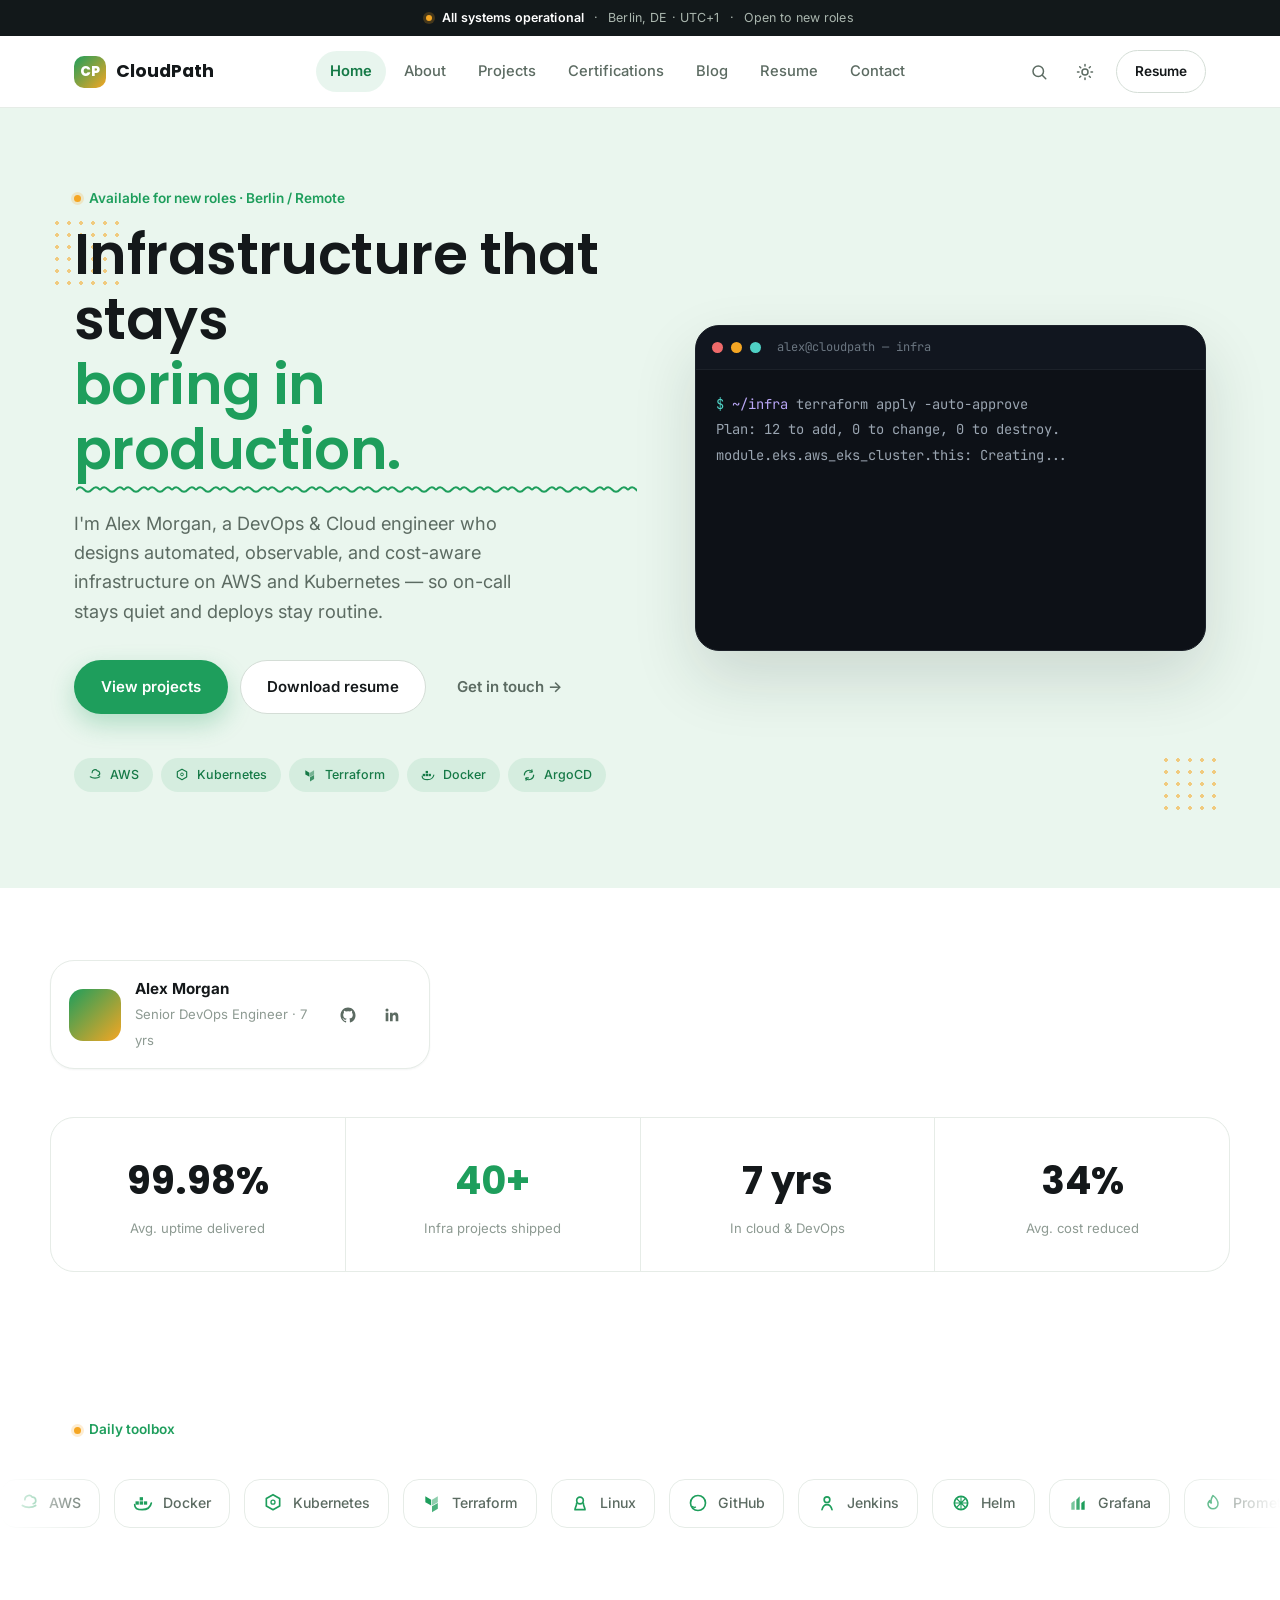
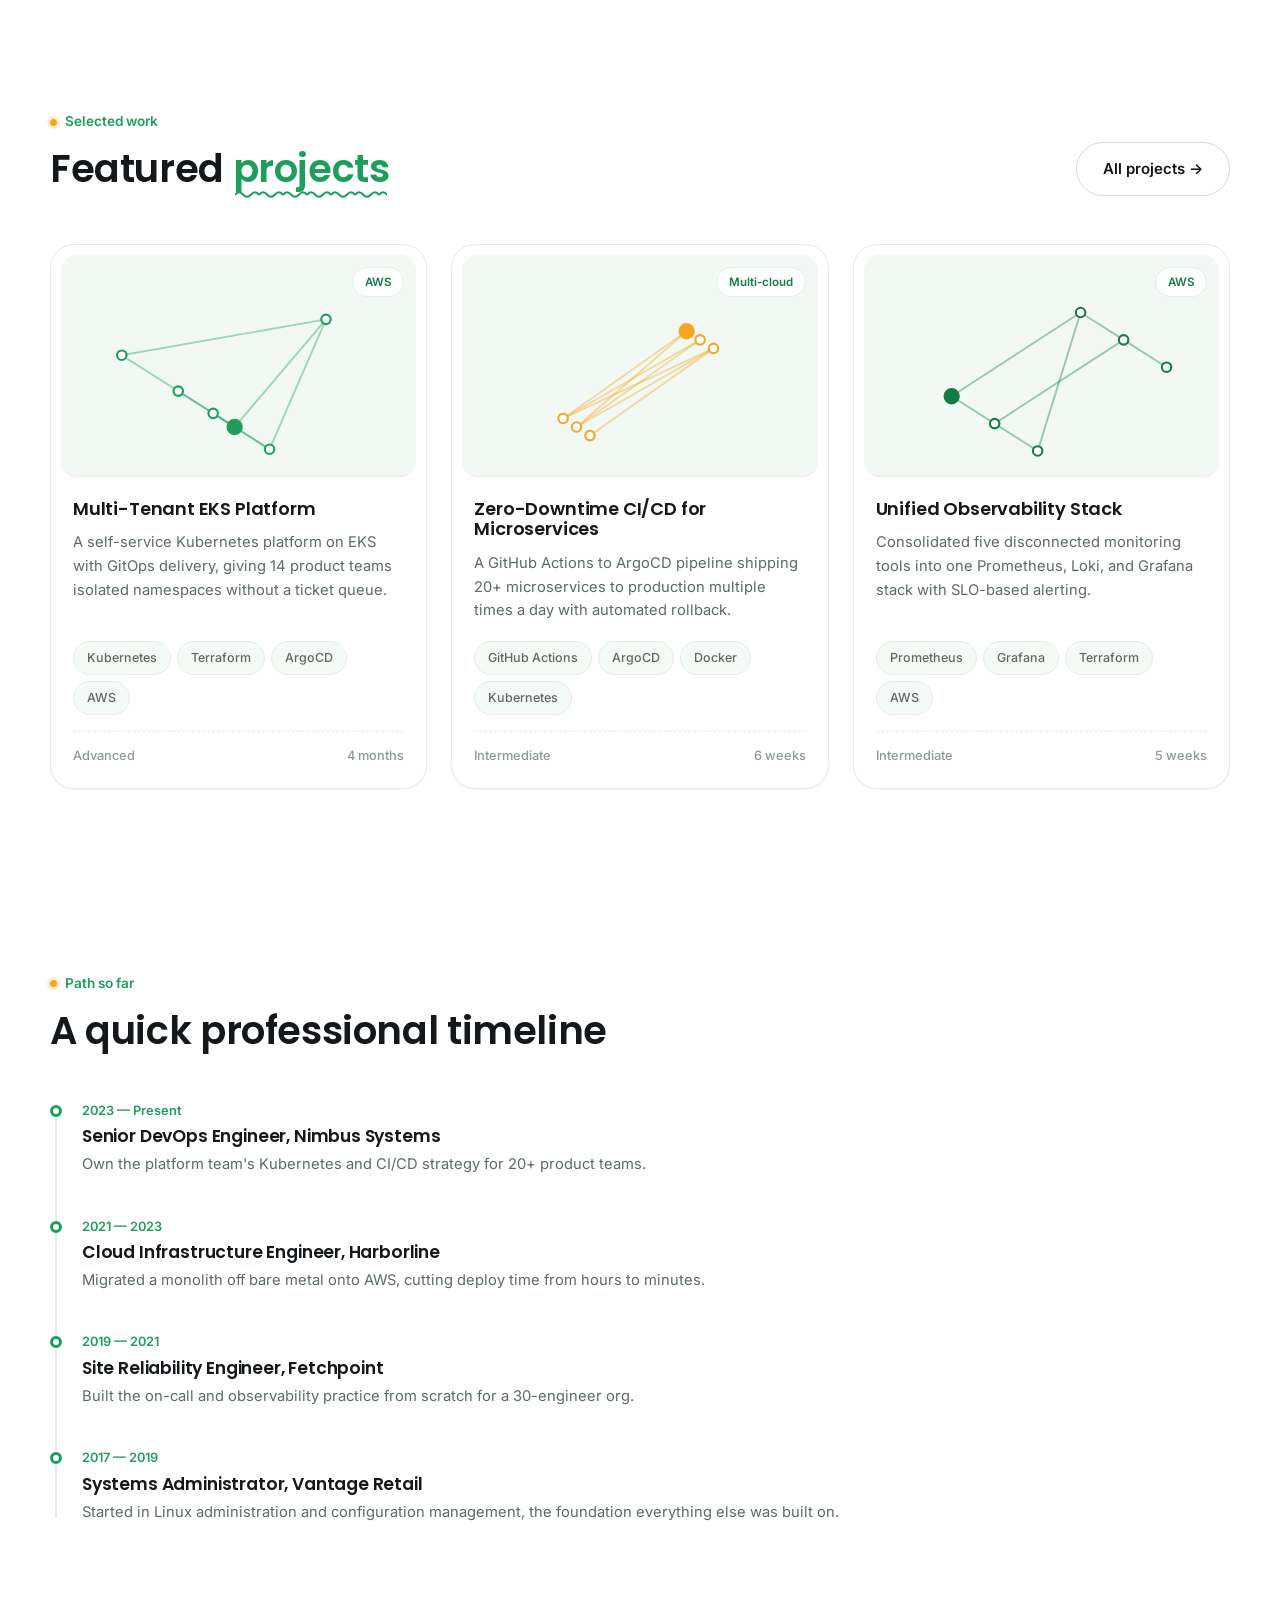
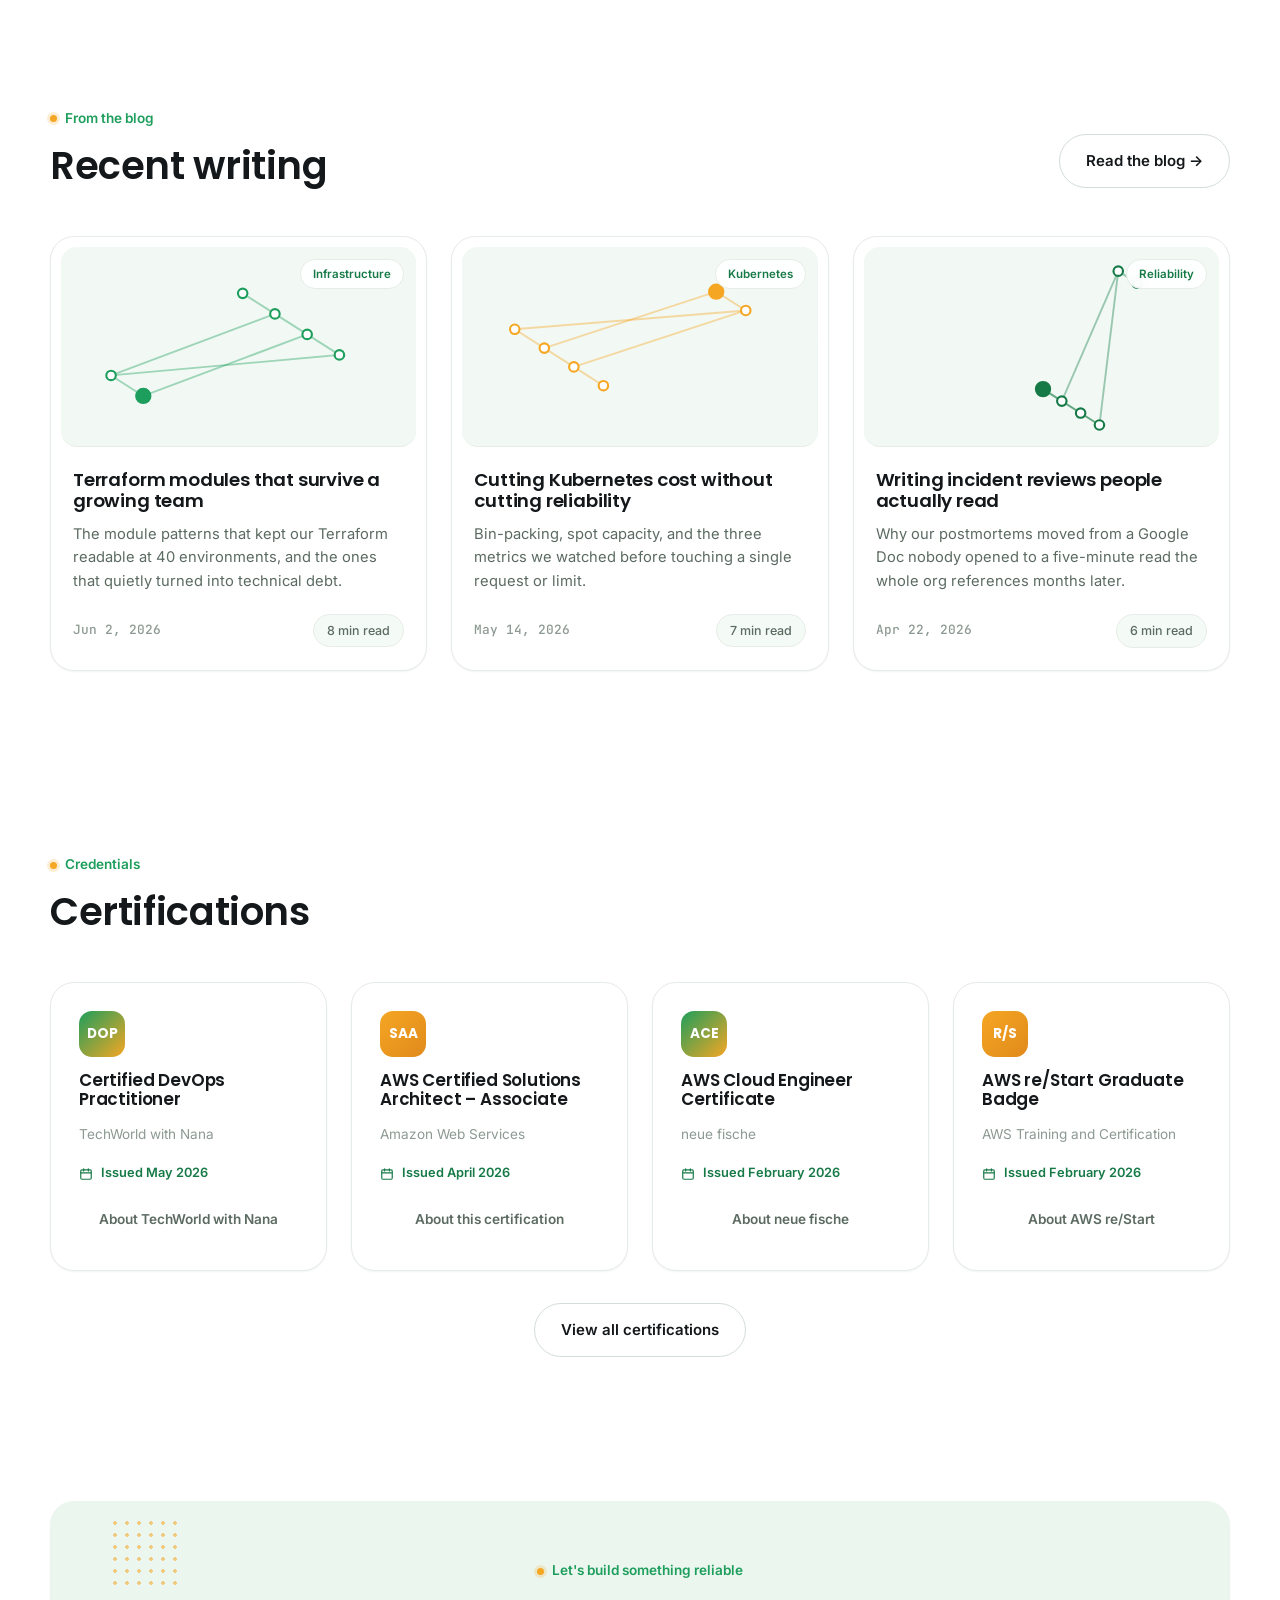
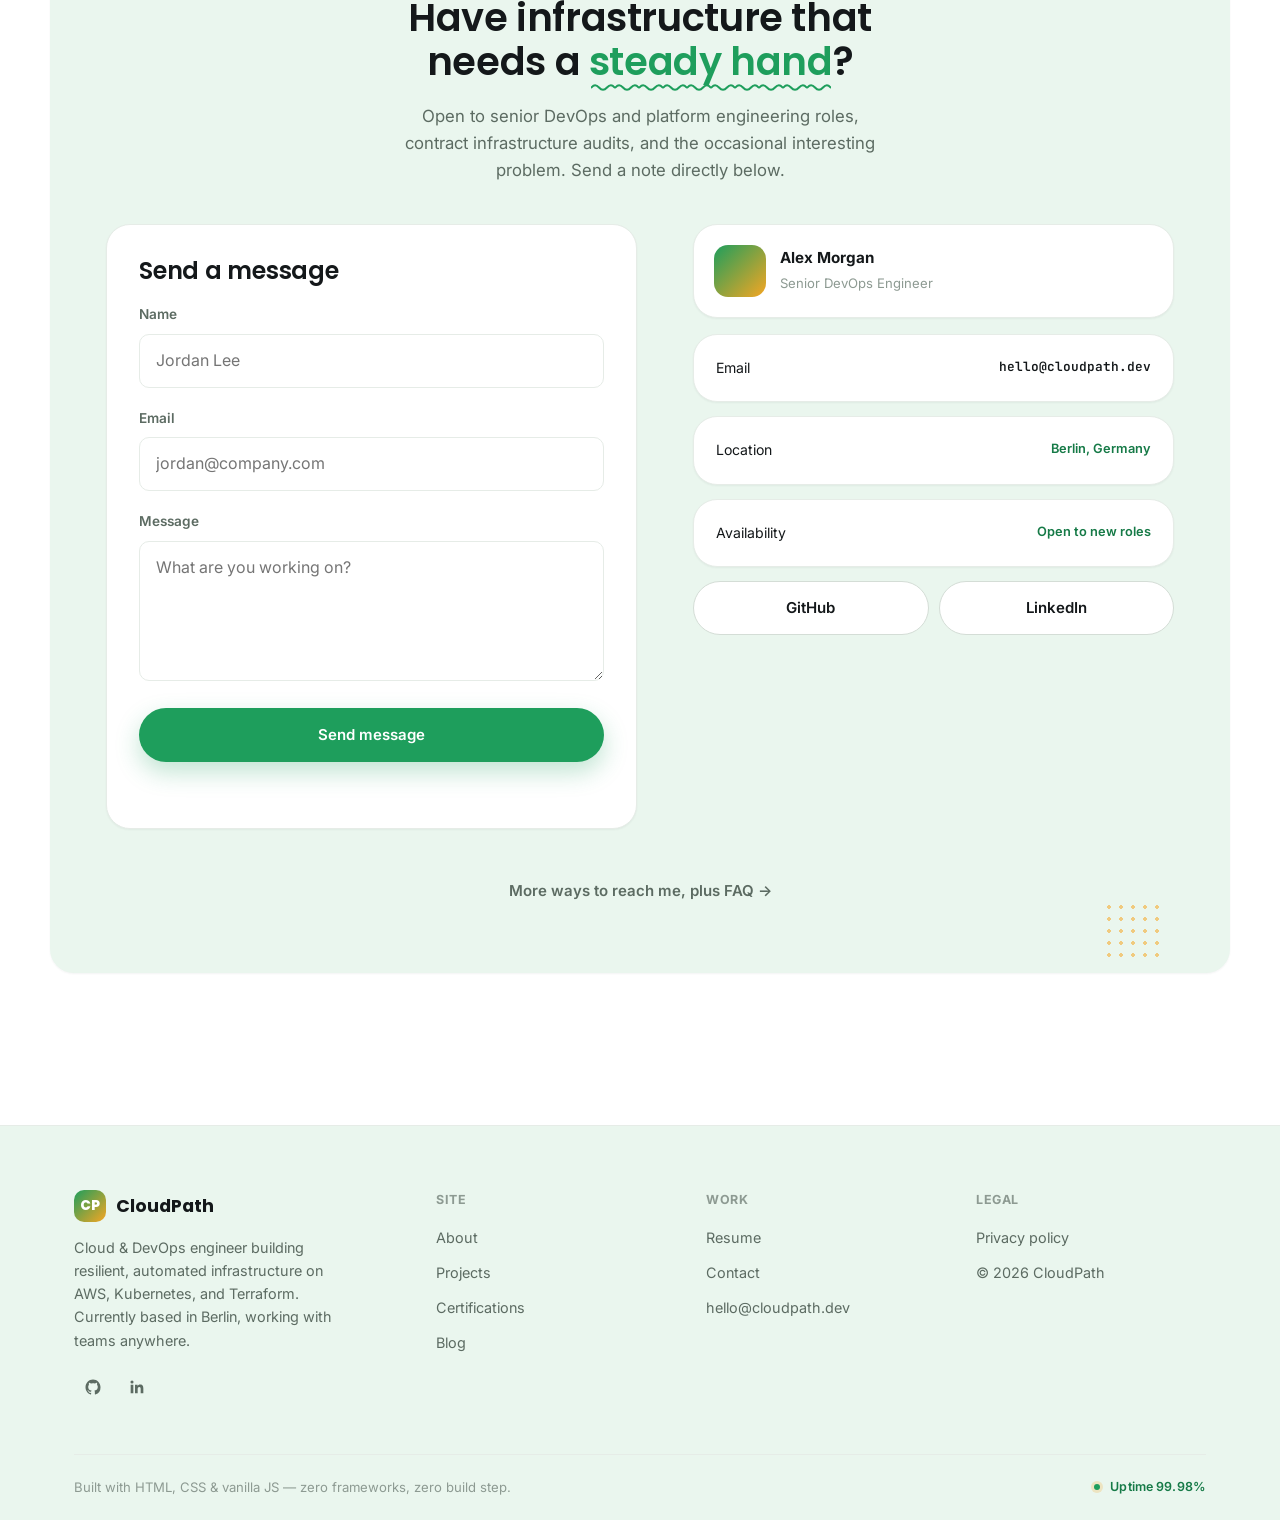
==== public/index.html @ 65059d85 "added terraform folders" ====
<!DOCTYPE html>
<html lang="en">
<head>
<meta charset="UTF-8">
<meta name="viewport" content="width=device-width, initial-scale=1.0">
<title>CloudPath — DevOps &amp; Cloud Engineer Portfolio</title>
<meta name="description" content="Cloud & DevOps engineer building resilient, automated infrastructure on AWS, Kubernetes, and Terraform. Explore projects, certifications, and writing on infrastructure as code.">
<link rel="canonical" href="https://example.com/index.html">
<meta name="robots" content="index, follow">

<meta property="og:type" content="website">
<meta property="og:title" content="CloudPath — DevOps & Cloud Engineer Portfolio">
<meta property="og:description" content="Cloud & DevOps engineer building resilient, automated infrastructure on AWS, Kubernetes, and Terraform.">
<meta property="og:image" content="assets/images/og-cover.svg">
<meta property="og:url" content="https://example.com/index.html">
<meta name="twitter:card" content="summary_large_image">
<meta name="twitter:title" content="CloudPath — DevOps & Cloud Engineer Portfolio">
<meta name="twitter:description" content="Cloud & DevOps engineer building resilient, automated infrastructure on AWS, Kubernetes, and Terraform.">
<meta name="twitter:image" content="assets/images/og-cover.svg">

<link rel="icon" type="image/svg+xml" href="assets/images/favicon.svg">
<link rel="preconnect" href="https://fonts.googleapis.com">
<link rel="preconnect" href="https://fonts.gstatic.com" crossorigin>
<link rel="stylesheet" href="https://fonts.googleapis.com/css2?family=Poppins:wght@500;600;700;800&family=Inter:wght@400;500;600;700&family=JetBrains+Mono:wght@400;500;600&display=swap">

<link rel="stylesheet" href="assets/css/style.css">
<link rel="stylesheet" href="assets/css/animations.css">
<link rel="stylesheet" href="assets/css/responsive.css">

<script>
  (function(){
    var saved = 'light';
    try { saved = localStorage.getItem('cp-theme') || 'light'; } catch(e) {}
    document.documentElement.setAttribute('data-theme', saved);
    window.__cpTheme = saved;
  })();
</script>

<script type="application/ld+json">
{
  "@context": "https://schema.org",
  "@type": "Person",
  "name": "Alex Morgan",
  "jobTitle": "DevOps & Cloud Engineer",
  "url": "https://example.com/index.html",
  "sameAs": ["https://github.com/", "https://linkedin.com/"]
}
</script>
</head>
<body data-page="home">

<div class="route-loader" id="routeLoader"><div class="loader-mark"></div></div>

<div id="site-header"></div>

<main class="page-enter">

  <!-- HERO -->
  <section class="hero band-soft">
    <div class="dot-cluster" style="top:14%; left:4%;"></div>
    <div class="dot-cluster" style="bottom:10%; right:5%; width:56px; height:56px;"></div>
    <div class="container">
    <div class="hero-grid">
      <div class="hero-copy">
        <span class="eyebrow">Available for new roles &middot; Berlin / Remote</span>
        <h1>Infrastructure that stays <span class="hl">boring in production.</span></h1>
        <p class="hero-lede">I'm Alex Morgan, a DevOps &amp; Cloud engineer who designs automated, observable, and cost-aware infrastructure on AWS and Kubernetes — so on-call stays quiet and deploys stay routine.</p>
        <div class="hero-actions">
          <a href="projects.html" class="btn btn-primary">View projects</a>
          <a href="resume.html" class="btn btn-secondary">Download resume</a>
          <a href="contact.html" class="btn btn-ghost">Get in touch &rarr;</a>
        </div>
        <div class="hero-badges" data-tech-badges="AWS, Kubernetes, Terraform, Docker, ArgoCD"></div>
      </div>

      <div class="terminal reveal-right">
        <div class="terminal-bar">
          <span class="terminal-dot r"></span><span class="terminal-dot y"></span><span class="terminal-dot g"></span>
          <span class="terminal-title">alex@cloudpath — infra</span>
        </div>
        <div class="terminal-body" id="heroTerminal"></div>
      </div>
    </div>
    </div>
  </section>

  <!-- PROFILE + STATS -->
  <section class="section-tight container">
    <div style="display:flex; flex-wrap:wrap; gap:24px; align-items:center; justify-content:space-between; margin-bottom:48px;">
      <div class="profile-card reveal-left">
        <div class="profile-avatar" aria-hidden="true"></div>
        <div class="profile-meta">
          <strong>Alex Morgan</strong>
          <span>Senior DevOps Engineer &middot; 7 yrs</span>
        </div>
        <div class="profile-social">
          <a href="https://github.com/" target="_blank" rel="noopener" class="icon-btn" aria-label="GitHub">
            <svg viewBox="0 0 24 24" fill="currentColor"><path d="M12 2C6.48 2 2 6.58 2 12.25c0 4.53 2.87 8.37 6.84 9.73.5.1.68-.22.68-.5 0-.24-.01-.87-.01-1.71-2.78.62-3.37-1.37-3.37-1.37-.46-1.2-1.11-1.52-1.11-1.52-.91-.64.07-.63.07-.63 1 .07 1.53 1.05 1.53 1.05.89 1.56 2.34 1.11 2.91.85.09-.66.35-1.11.63-1.37-2.22-.26-4.56-1.14-4.56-5.05 0-1.12.39-2.03 1.03-2.74-.1-.26-.45-1.31.1-2.73 0 0 .84-.27 2.75 1.05a9.32 9.32 0 0 1 2.5-.34c.85 0 1.7.11 2.5.34 1.9-1.32 2.75-1.05 2.75-1.05.55 1.42.2 2.47.1 2.73.64.71 1.03 1.62 1.03 2.74 0 3.92-2.35 4.78-4.58 5.04.36.32.68.94.68 1.9 0 1.37-.01 2.47-.01 2.81 0 .28.18.61.69.5A10.02 10.02 0 0 0 22 12.25C22 6.58 17.52 2 12 2z"/></svg>
          </a>
          <a href="https://linkedin.com/" target="_blank" rel="noopener" class="icon-btn" aria-label="LinkedIn">
            <svg viewBox="0 0 24 24" fill="currentColor"><path d="M20.45 20.45h-3.55v-5.57c0-1.33-.03-3.03-1.85-3.03-1.86 0-2.15 1.45-2.15 2.94v5.66H9.35V9h3.41v1.56h.05c.48-.9 1.64-1.85 3.37-1.85 3.6 0 4.27 2.37 4.27 5.45v6.29zM5.34 7.43a2.06 2.06 0 1 1 0-4.12 2.06 2.06 0 0 1 0 4.12zM7.12 20.45H3.56V9h3.56v11.45z"/></svg>
          </a>
        </div>
      </div>
    </div>

    <div class="stats-row reveal">
      <div class="stat-cell"><div class="stat-num"><span data-count="99.98" data-decimals="2" data-suffix="%">0%</span></div><div class="stat-label">Avg. uptime delivered</div></div>
      <div class="stat-cell"><div class="stat-num"><span class="accent" data-count="40" data-suffix="+">0</span></div><div class="stat-label">Infra projects shipped</div></div>
      <div class="stat-cell"><div class="stat-num"><span data-count="7" data-suffix=" yrs">0</span></div><div class="stat-label">In cloud &amp; DevOps</div></div>
      <div class="stat-cell"><div class="stat-num"><span data-count="34" data-suffix="%">0</span></div><div class="stat-label">Avg. cost reduced</div></div>
    </div>
  </section>

  <!-- TECH MARQUEE -->
  <section class="section-tight">
    <div class="container" style="margin-bottom:24px;">
      <span class="eyebrow">Daily toolbox</span>
    </div>
    <div data-tech-marquee></div>
  </section>

  <!-- FEATURED PROJECTS -->
  <section class="section container">
    <div class="section-head" style="display:flex;justify-content:space-between;align-items:flex-end;flex-wrap:wrap;gap:16px;max-width:100%;">
      <div>
        <span class="eyebrow">Selected work</span>
        <h2>Featured <span class="hl">projects</span></h2>
      </div>
      <a href="projects.html" class="btn btn-secondary">All projects &rarr;</a>
    </div>
    <div class="project-grid" id="featuredProjects"></div>
  </section>

  <!-- TIMELINE -->
  <section class="section-tight container">
    <div class="section-head">
      <span class="eyebrow">Path so far</span>
      <h2>A quick professional timeline</h2>
    </div>
    <div class="timeline">
      <div class="timeline-item reveal">
        <div class="timeline-date">2023 — Present</div>
        <h4>Senior DevOps Engineer, Nimbus Systems</h4>
        <p>Own the platform team's Kubernetes and CI/CD strategy for 20+ product teams.</p>
      </div>
      <div class="timeline-item reveal">
        <div class="timeline-date">2021 — 2023</div>
        <h4>Cloud Infrastructure Engineer, Harborline</h4>
        <p>Migrated a monolith off bare metal onto AWS, cutting deploy time from hours to minutes.</p>
      </div>
      <div class="timeline-item reveal">
        <div class="timeline-date">2019 — 2021</div>
        <h4>Site Reliability Engineer, Fetchpoint</h4>
        <p>Built the on-call and observability practice from scratch for a 30-engineer org.</p>
      </div>
      <div class="timeline-item reveal">
        <div class="timeline-date">2017 — 2019</div>
        <h4>Systems Administrator, Vantage Retail</h4>
        <p>Started in Linux administration and configuration management, the foundation everything else was built on.</p>
      </div>
    </div>
  </section>

  <!-- LATEST BLOG -->
  <section class="section container">
    <div class="section-head" style="display:flex;justify-content:space-between;align-items:flex-end;flex-wrap:wrap;gap:16px;max-width:100%;">
      <div>
        <span class="eyebrow">From the blog</span>
        <h2>Recent writing</h2>
      </div>
      <a href="blog.html" class="btn btn-secondary">Read the blog &rarr;</a>
    </div>
    <div class="project-grid" id="latestPosts"></div>
  </section>

  <!-- CERTIFICATIONS STRIP -->
  <section class="section-tight container">
    <div class="section-head">
      <span class="eyebrow">Credentials</span>
      <h2>Certifications</h2>
    </div>
    <div class="project-grid grid-cols-4">
      <div class="card cert-card reveal">
        <div class="cert-icon ">DOP</div>
        <h4>Certified DevOps Practitioner</h4>
        <span class="cert-issuer">TechWorld with Nana</span>
        <div class="cert-date-row"><svg viewBox="0 0 24 24" fill="none" stroke="currentColor" stroke-width="2" stroke-linecap="round" stroke-linejoin="round"><rect x="3" y="5" width="18" height="16" rx="2"/><path d="M16 3v4M8 3v4M3 10h18"/></svg><span>Issued May 2026</span></div>
        <a href="https://www.techworld-with-nana.com/" target="_blank" rel="noopener" class="btn btn-ghost btn-sm">About TechWorld with Nana</a>
      </div>
      <div class="card cert-card reveal">
        <div class="cert-icon amber">SAA</div>
        <h4>AWS Certified Solutions Architect – Associate</h4>
        <span class="cert-issuer">Amazon Web Services</span>
        <div class="cert-date-row"><svg viewBox="0 0 24 24" fill="none" stroke="currentColor" stroke-width="2" stroke-linecap="round" stroke-linejoin="round"><rect x="3" y="5" width="18" height="16" rx="2"/><path d="M16 3v4M8 3v4M3 10h18"/></svg><span>Issued April 2026</span></div>
        <a href="https://aws.amazon.com/certification/certified-solutions-architect-associate/" target="_blank" rel="noopener" class="btn btn-ghost btn-sm">About this certification</a>
      </div>
      <div class="card cert-card reveal">
        <div class="cert-icon ">ACE</div>
        <h4>AWS Cloud Engineer Certificate</h4>
        <span class="cert-issuer">neue fische</span>
        <div class="cert-date-row"><svg viewBox="0 0 24 24" fill="none" stroke="currentColor" stroke-width="2" stroke-linecap="round" stroke-linejoin="round"><rect x="3" y="5" width="18" height="16" rx="2"/><path d="M16 3v4M8 3v4M3 10h18"/></svg><span>Issued February 2026</span></div>
        <a href="https://www.neuefische.de/en" target="_blank" rel="noopener" class="btn btn-ghost btn-sm">About neue fische</a>
      </div>
      <div class="card cert-card reveal">
        <div class="cert-icon amber">R/S</div>
        <h4>AWS re/Start Graduate Badge</h4>
        <span class="cert-issuer">AWS Training and Certification</span>
        <div class="cert-date-row"><svg viewBox="0 0 24 24" fill="none" stroke="currentColor" stroke-width="2" stroke-linecap="round" stroke-linejoin="round"><rect x="3" y="5" width="18" height="16" rx="2"/><path d="M16 3v4M8 3v4M3 10h18"/></svg><span>Issued February 2026</span></div>
        <a href="https://aws.amazon.com/training/restart/" target="_blank" rel="noopener" class="btn btn-ghost btn-sm">About AWS re/Start</a>
      </div>
    </div>
    <div style="text-align:center;margin-top:32px;">
      <a href="certifications.html" class="btn btn-secondary">View all certifications</a>
    </div>
  </section>

  <!-- CONTACT -->
  <section class="section-tight container">
    <div class="card band-soft reveal-scale" style="padding:56px;position:relative;overflow:hidden;border:none;">
      <div class="dot-cluster" style="top:16px; left:5%;"></div>
      <div class="dot-cluster" style="bottom:16px; right:6%; width:56px; height:56px;"></div>

      <div class="section-head center" style="margin-bottom:40px;">
        <span class="eyebrow" style="justify-content:center;">Let's build something reliable</span>
        <h2 style="max-width:560px;margin:0 auto;">Have infrastructure that needs a <span class="hl">steady hand</span>?</h2>
        <p style="max-width:480px;margin:14px auto 0;">Open to senior DevOps and platform engineering roles, contract infrastructure audits, and the occasional interesting problem. Send a note directly below.</p>
      </div>

      <div class="hero-grid" style="align-items:start;">
        <div class="card reveal-left" style="padding:32px;background:var(--bg-elevated);">
          <h3 style="margin-bottom:20px;">Send a message</h3>
          <form id="contactForm" novalidate>
            <div class="form-group">
              <label for="name">Name</label>
              <input type="text" id="name" name="name" placeholder="Jordan Lee" required>
            </div>
            <div class="form-group">
              <label for="email">Email</label>
              <input type="email" id="email" name="email" placeholder="jordan@company.com" required>
            </div>
            <div class="form-group">
              <label for="message">Message</label>
              <textarea id="message" name="message" placeholder="What are you working on?" required></textarea>
            </div>
            <button type="submit" class="btn btn-primary btn-block">Send message</button>
            <p class="form-status" id="formStatus" role="status"></p>
          </form>
        </div>

        <div class="reveal-right">
          <div class="profile-card" style="max-width:100%;margin-bottom:16px;padding:20px;background:var(--bg-elevated);">
            <div class="profile-avatar" aria-hidden="true"></div>
            <div class="profile-meta">
              <strong>Alex Morgan</strong>
              <span>Senior DevOps Engineer</span>
            </div>
          </div>
          <div class="card" style="padding:22px;margin-bottom:14px;background:var(--bg-elevated);">
            <div class="skill-row-head" style="margin-bottom:0;"><span>Email</span><span class="mono" style="color:var(--text-primary);">hello@cloudpath.dev</span></div>
          </div>
          <div class="card" style="padding:22px;margin-bottom:14px;background:var(--bg-elevated);">
            <div class="skill-row-head" style="margin-bottom:0;"><span>Location</span><span>Berlin, Germany</span></div>
          </div>
          <div class="card" style="padding:22px;margin-bottom:14px;background:var(--bg-elevated);">
            <div class="skill-row-head" style="margin-bottom:0;"><span>Availability</span><span style="color:var(--accent-dim);font-weight:600;">Open to new roles</span></div>
          </div>
          <div style="display:flex;gap:10px;">
            <a href="https://github.com/" target="_blank" rel="noopener" class="btn btn-secondary btn-block">GitHub</a>
            <a href="https://linkedin.com/" target="_blank" rel="noopener" class="btn btn-secondary btn-block">LinkedIn</a>
          </div>
        </div>
      </div>

      <div style="text-align:center;margin-top:36px;">
        <a href="contact.html" class="btn btn-ghost">More ways to reach me, plus FAQ &rarr;</a>
      </div>
    </div>
  </section>

</main>

<div id="site-footer"></div>

<script src="assets/js/navigation.js"></script>
<script src="assets/js/main.js"></script>
<script src="assets/js/animations.js"></script>
<script src="assets/js/projects.js"></script>
<script src="assets/js/blog.js"></script>
<script src="assets/js/search.js"></script>
</body>
</html>
---- public/assets/css/style.css ----
/* ============================================================
   CloudPath — Design System (v2)
   Rebuilt on a light "learning-platform" system: warm white
   surfaces, soft mint section bands, forest-green primary,
   gold secondary, big rounded white cards. The dark terminal
   card is kept as a single deliberate contrast accent — the
   one place the site still "goes technical" — everywhere else
   follows the new light system.
   ============================================================ */

:root {
  /* ---- Color tokens ---- */
  --bg: #ffffff;
  --bg-elevated: #ffffff;
  --bg-soft: #eaf6ee;          /* mint section band (hero / CTA) */
  --surface: #ffffff;
  --surface-hover: #f4faf5;
  --border: #e6ece7;
  --border-strong: #d4ddd6;

  --text-primary: #14181a;
  --text-secondary: #5c6b62;
  --text-tertiary: #8d9a92;

  --accent: #1e9e5c;           /* forest green — primary */
  --accent-dim: #167a47;
  --accent-amber: #f5a623;     /* gold — secondary / decorative */
  --accent-rose: #e14f4f;
  --accent-violet: #f5a623;    /* alias kept for gradient pairs; see note above */

  --accent-rgb: 30, 158, 92;
  --amber-rgb: 245, 166, 35;

  --font-display: 'Poppins', 'Inter', sans-serif;
  --font-body: 'Inter', -apple-system, BlinkMacSystemFont, sans-serif;
  --font-mono: 'JetBrains Mono', 'SFMono-Regular', Consolas, monospace;

  --radius-sm: 10px;
  --radius-md: 16px;
  --radius-lg: 24px;
  --radius-full: 999px;

  --shadow-sm: 0 1px 2px rgba(20,40,30,0.05);
  --shadow-md: 0 12px 28px rgba(20,45,32,0.08);
  --shadow-lg: 0 28px 64px rgba(20,45,32,0.14);
  --shadow-glow: 0 0 0 1px rgba(var(--accent-rgb), 0.16), 0 10px 30px rgba(var(--accent-rgb), 0.14);

  --container: 1180px;
  --nav-h: 72px;
  --status-h: 36px;

  --ease: cubic-bezier(0.16, 1, 0.3, 1);
}

/* ---- Reset ---- */
*, *::before, *::after { box-sizing: border-box; margin: 0; padding: 0; }

html {
  scroll-behavior: smooth;
  -webkit-text-size-adjust: 100%;
}

@media (prefers-reduced-motion: reduce) {
  html { scroll-behavior: auto; }
  *, *::before, *::after {
    animation-duration: 0.01ms !important;
    animation-iteration-count: 1 !important;
    transition-duration: 0.01ms !important;
    scroll-behavior: auto !important;
  }
}

body {
  background: var(--bg);
  color: var(--text-primary);
  font-family: var(--font-body);
  font-size: 16px;
  line-height: 1.6;
  -webkit-font-smoothing: antialiased;
  overflow-x: hidden;
}

body.no-scroll { overflow: hidden; }

img, svg { display: block; max-width: 100%; }

a { color: inherit; text-decoration: none; }

ul, ol { list-style: none; }

button { font: inherit; color: inherit; background: none; border: none; cursor: pointer; }

input, textarea, select { font: inherit; color: inherit; }

:focus-visible {
  outline: 2px solid var(--accent);
  outline-offset: 3px;
  border-radius: 4px;
}

::selection { background: rgba(var(--accent-rgb), 0.22); color: var(--text-primary); }

/* ============================================================
   DECORATIVE MOTIFS
   Soft mint section bands + scattered dot clusters, in place of
   the old dark grid/glow texture. Used sparingly (hero, CTA).
   ============================================================ */
.band-soft { background: var(--bg-soft); }

.dot-cluster {
  position: absolute;
  width: 74px; height: 74px;
  background-image: radial-gradient(circle, rgba(var(--amber-rgb), 0.55) 1.6px, transparent 1.6px);
  background-size: 12px 12px;
  pointer-events: none;
  z-index: 0;
}

/* ---- Highlighted keyword + hand-drawn squiggle underline ---- */
.hl {
  color: var(--accent);
  position: relative;
  display: inline-block;
  padding-bottom: 0.12em;
}
.hl::after {
  content: "";
  position: absolute;
  left: 2px; right: 2px; bottom: -0.06em;
  height: 9px;
  background-image: url("data:image/svg+xml,%3Csvg xmlns='http://www.w3.org/2000/svg' width='24' height='9' viewBox='0 0 24 9'%3E%3Cpath d='M0.5 5.5 Q4 1 8 5.5 T16 5.5 T23.5 5.5' fill='none' stroke='%231e9e5c' stroke-width='2' stroke-linecap='round'/%3E%3C/svg%3E");
  background-repeat: repeat-x;
  background-size: 24px 9px;
}

/* ---- Typography ---- */
h1, h2, h3, h4 {
  font-family: var(--font-display);
  font-weight: 600;
  line-height: 1.15;
  letter-spacing: -0.01em;
  color: var(--text-primary);
}

h1 { font-size: clamp(2.3rem, 4.4vw, 3.9rem); }
h2 { font-size: clamp(1.85rem, 3vw, 2.5rem); }
h3 { font-size: clamp(1.25rem, 2vw, 1.5rem); }
h4 { font-size: 1.08rem; }

p { color: var(--text-secondary); }

.mono { font-family: var(--font-mono); }

.eyebrow {
  display: inline-flex;
  align-items: center;
  gap: 8px;
  font-family: var(--font-body);
  font-weight: 600;
  font-size: 0.85rem;
  color: var(--accent);
  margin-bottom: 14px;
}
.eyebrow::before {
  content: "";
  width: 7px; height: 7px;
  border-radius: 50%;
  background: var(--accent-amber);
  box-shadow: 0 0 0 3px rgba(var(--amber-rgb), 0.2);
}

.section-head { max-width: 640px; margin-bottom: 48px; }
.section-head p { margin-top: 14px; font-size: 1.05rem; }
.section-head.center { margin-left: auto; margin-right: auto; text-align: center; }

.gradient-text {
  background: linear-gradient(100deg, var(--accent) 20%, var(--accent-amber) 100%);
  -webkit-background-clip: text;
  background-clip: text;
  color: transparent;
}

/* ---- Layout helpers ---- */
.container {
  width: 100%;
  max-width: var(--container);
  margin: 0 auto;
  padding: 0 24px;
  position: relative;
}

.section { padding: 108px 0; position: relative; }
.section-tight { padding: 72px 0; }

main { display: block; }

/* ---- Buttons ---- */
.btn {
  display: inline-flex;
  align-items: center;
  justify-content: center;
  gap: 8px;
  padding: 14px 26px;
  border-radius: var(--radius-full);
  font-weight: 600;
  font-size: 0.94rem;
  white-space: nowrap;
  transition: transform 0.3s var(--ease), box-shadow 0.3s var(--ease), background 0.2s ease, border-color 0.2s ease;
  border: 1.5px solid transparent;
}
.btn svg { width: 16px; height: 16px; }

.btn-primary {
  background: var(--accent);
  color: #ffffff;
  box-shadow: 0 10px 24px rgba(var(--accent-rgb), 0.28);
}
.btn-primary:hover { transform: translateY(-2px); background: var(--accent-dim); box-shadow: 0 14px 32px rgba(var(--accent-rgb), 0.34); }

.btn-secondary {
  background: var(--surface);
  color: var(--text-primary);
  border-color: var(--border-strong);
}
.btn-secondary:hover { background: var(--surface-hover); border-color: var(--accent); color: var(--accent); transform: translateY(-2px); }

.btn-ghost {
  color: var(--text-secondary);
  padding: 13px 18px;
}
.btn-ghost:hover { color: var(--accent); }

.btn-block { width: 100%; }
.btn-sm { padding: 10px 18px; font-size: 0.85rem; }

/* ---- Badges / tags ---- */
.badge {
  display: inline-flex;
  align-items: center;
  gap: 6px;
  padding: 6px 13px;
  border-radius: var(--radius-full);
  background: var(--surface-hover);
  border: 1px solid var(--border);
  font-size: 0.78rem;
  font-family: var(--font-body);
  font-weight: 500;
  color: var(--text-secondary);
}
.badge.accent { color: var(--accent-dim); border-color: transparent; background: rgba(var(--accent-rgb), 0.1); }
.badge.amber { color: #9c6b0c; border-color: transparent; background: rgba(var(--amber-rgb), 0.14); }

/* ---- Cards ---- */
.card {
  background: var(--bg-elevated);
  border: 1px solid var(--border);
  border-radius: var(--radius-lg);
  box-shadow: var(--shadow-sm);
  transition: transform 0.4s var(--ease), border-color 0.4s var(--ease), box-shadow 0.4s var(--ease);
}
.card:hover {
  transform: translateY(-5px);
  border-color: var(--border-strong);
  box-shadow: var(--shadow-md);
}
.card.band-soft { background: var(--bg-soft); }

/* ============================================================
   NAVIGATION
   ============================================================ */
.status-strip {
  height: var(--status-h);
  display: flex;
  align-items: center;
  justify-content: center;
  background: #12181a;
  border-bottom: 1px solid #12181a;
  font-family: var(--font-body);
  font-size: 0.78rem;
  color: #aab6ae;
  letter-spacing: 0.01em;
  gap: 10px;
}
.status-strip .dot {
  width: 6px; height: 6px; border-radius: 50%;
  background: var(--accent-amber);
  box-shadow: 0 0 0 3px rgba(var(--amber-rgb), 0.22);
  animation: pulse-dot 2.4s ease-in-out infinite;
}
.status-strip strong { color: #ffffff; font-weight: 600; }

.site-nav {
  position: sticky;
  top: 0;
  z-index: 100;
  height: var(--nav-h);
  display: flex;
  align-items: center;
  background: rgba(255, 255, 255, 0.86);
  backdrop-filter: blur(14px) saturate(140%);
  -webkit-backdrop-filter: blur(14px) saturate(140%);
  border-bottom: 1px solid var(--border);
  transition: border-color 0.3s ease, background 0.3s ease, box-shadow 0.3s ease;
}
.site-nav.scrolled { background: rgba(255, 255, 255, 0.97); box-shadow: 0 4px 20px rgba(20,45,32,0.05); }

.nav-inner {
  width: 100%;
  max-width: var(--container);
  margin: 0 auto;
  padding: 0 24px;
  display: flex;
  align-items: center;
  justify-content: space-between;
  gap: 24px;
}

.nav-brand {
  display: flex;
  align-items: center;
  gap: 10px;
  font-family: var(--font-display);
  font-weight: 700;
  font-size: 1.1rem;
  color: var(--text-primary);
}
.nav-brand .brand-mark {
  width: 32px; height: 32px;
  border-radius: 10px;
  background: linear-gradient(135deg, var(--accent), var(--accent-amber));
  display: flex; align-items: center; justify-content: center;
  color: #ffffff;
  font-weight: 800;
  font-size: 0.85rem;
}

.nav-links {
  display: flex;
  align-items: center;
  gap: 4px;
}
.nav-links a {
  padding: 9px 14px;
  border-radius: var(--radius-full);
  font-size: 0.92rem;
  font-weight: 500;
  color: var(--text-secondary);
  transition: color 0.2s ease, background 0.2s ease;
}
.nav-links a:hover { color: var(--accent-dim); background: var(--surface-hover); }
.nav-links a.active { color: var(--accent-dim); background: rgba(var(--accent-rgb), 0.1); font-weight: 600; }

.nav-actions { display: flex; align-items: center; gap: 8px; }

.icon-btn {
  width: 38px; height: 38px;
  display: flex; align-items: center; justify-content: center;
  border-radius: 50%;
  color: var(--text-secondary);
  border: 1px solid transparent;
  transition: all 0.2s ease;
}
.icon-btn:hover { color: var(--accent-dim); background: var(--surface-hover); border-color: var(--border); }
.icon-btn svg { width: 18px; height: 18px; }

.nav-toggle { display: none; }

/* Hidden by default at every width; responsive.css gives it its mobile
   fixed-panel positioning and .open transition inside the breakpoint. */
.mobile-menu { display: none; }

/* ============================================================
   HERO
   ============================================================ */
.hero {
  padding: 76px 0 96px;
  position: relative;
  overflow: hidden;
}
.hero-grid {
  display: grid;
  grid-template-columns: 1.05fr 0.95fr;
  gap: 56px;
  align-items: center;
  position: relative;
  z-index: 1;
}
.hero h1 { margin-bottom: 20px; }
.hero-lede { font-size: 1.14rem; max-width: 480px; margin-bottom: 34px; }
.hero-actions { display: flex; gap: 12px; flex-wrap: wrap; margin-bottom: 44px; }

.hero-badges { display: flex; flex-wrap: wrap; gap: 8px; }

/* Terminal — the one deliberate dark accent card in an otherwise light system */
.terminal {
  background: #0d1117;
  border: 1px solid #1c2129;
  border-radius: var(--radius-lg);
  overflow: hidden;
  box-shadow: var(--shadow-lg);
}
.terminal-bar {
  display: flex;
  align-items: center;
  gap: 8px;
  padding: 12px 16px;
  background: #11161f;
  border-bottom: 1px solid #1c2129;
}
.terminal-dot { width: 11px; height: 11px; border-radius: 50%; }
.terminal-dot.r { background: #ef6a6a; }
.terminal-dot.y { background: #f5a623; }
.terminal-dot.g { background: #4fd1c5; }
.terminal-title { margin-left: 8px; font-family: var(--font-mono); font-size: 0.75rem; color: #6b7681; }
.terminal-body {
  padding: 22px 20px;
  font-family: var(--font-mono);
  font-size: 0.86rem;
  line-height: 1.85;
  min-height: 280px;
}
.terminal-body .prompt { color: #4fd1c5; }
.terminal-body .path { color: #b9a6f5; }
.terminal-line { color: #9aa5b1; white-space: pre-wrap; word-break: break-word; }
.terminal-line .ok { color: #4fd1c5; }
.terminal-line .warn { color: #f5a623; }
.terminal-cursor {
  display: inline-block;
  width: 8px; height: 16px;
  background: #4fd1c5;
  vertical-align: middle;
  animation: blink 1s steps(1) infinite;
}

/* ============================================================
   PROFILE CARD
   ============================================================ */
.profile-card {
  display: flex;
  align-items: center;
  gap: 14px;
  padding: 16px 18px;
  background: var(--bg-elevated);
  border: 1px solid var(--border);
  border-radius: var(--radius-lg);
  box-shadow: var(--shadow-sm);
  max-width: 380px;
}
.profile-avatar {
  width: 52px; height: 52px;
  border-radius: 14px;
  background: linear-gradient(135deg, var(--accent), var(--accent-amber));
  flex-shrink: 0;
}
.profile-meta { flex: 1; min-width: 0; }
.profile-meta strong { display: block; font-size: 0.95rem; color: var(--text-primary); }
.profile-meta span { font-size: 0.82rem; color: var(--text-tertiary); }
.profile-social { display: flex; gap: 6px; }

/* ============================================================
   STATS
   ============================================================ */
.stats-row {
  display: grid;
  grid-template-columns: repeat(4, 1fr);
  gap: 1px;
  background: var(--border);
  border: 1px solid var(--border);
  border-radius: var(--radius-lg);
  overflow: hidden;
}
.stat-cell {
  background: var(--bg-elevated);
  padding: 32px 24px;
  text-align: center;
}
.stat-num {
  font-family: var(--font-display);
  font-size: clamp(1.8rem, 3vw, 2.6rem);
  font-weight: 700;
  color: var(--text-primary);
}
.stat-num .accent { color: var(--accent); }
.stat-label { margin-top: 6px; font-size: 0.82rem; color: var(--text-tertiary); }

/* ============================================================
   TECH MARQUEE
   ============================================================ */
.marquee-wrap {
  overflow: hidden;
  position: relative;
  mask-image: linear-gradient(90deg, transparent, #000 8%, #000 92%, transparent);
}
.marquee-track {
  display: flex;
  gap: 14px;
  width: max-content;
  animation: marquee 32s linear infinite;
}
.marquee-wrap:hover .marquee-track { animation-play-state: paused; }
.tech-chip {
  display: flex;
  align-items: center;
  gap: 10px;
  padding: 12px 18px;
  background: var(--bg-elevated);
  border: 1px solid var(--border);
  border-radius: var(--radius-md);
  font-size: 0.88rem;
  font-weight: 500;
  color: var(--text-secondary);
  white-space: nowrap;
}
.tech-chip svg { width: 20px; height: 20px; color: var(--accent); }

/* ============================================================
   PROJECT / COURSE-STYLE CARDS
   ============================================================ */
.project-grid {
  display: grid;
  grid-template-columns: repeat(3, 1fr);
  gap: 24px;
}
/* Modifier classes for non-default column counts. Using a class instead of
   an inline style means responsive.css can actually override it — an inline
   style attribute beats any external stylesheet rule regardless of media
   query, which was silently breaking these grids on mobile. */
.grid-cols-2 { grid-template-columns: repeat(2, 1fr); }
.grid-cols-4 { grid-template-columns: repeat(4, 1fr); }
.project-card {
  display: flex;
  flex-direction: column;
  overflow: hidden;
}
.project-media {
  display: block;
  aspect-ratio: 16/10;
  background: linear-gradient(135deg, #f2f9f4, #eaf6ee);
  position: relative;
  overflow: hidden;
  border-bottom: 1px solid var(--border);
  margin: 10px 10px 0;
  border-radius: calc(var(--radius-lg) - 8px);
  width: calc(100% - 20px);
}
.project-media svg { width: 100%; height: 100%; }
.project-provider {
  position: absolute;
  top: 12px; right: 12px;
  padding: 5px 12px;
  border-radius: var(--radius-full);
  background: rgba(255,255,255,0.92);
  backdrop-filter: blur(6px);
  border: 1px solid var(--border);
  font-size: 0.72rem;
  font-weight: 600;
  color: var(--accent-dim);
}
.project-body { padding: 22px; display: flex; flex-direction: column; gap: 12px; flex: 1; }
.project-body h3 { font-size: 1.12rem; }
.project-body h3 a:hover { color: var(--accent); }
.project-desc { font-size: 0.92rem; }
.project-tags { display: flex; flex-wrap: wrap; gap: 6px; margin-top: auto; padding-top: 6px; }
.project-meta-row {
  display: flex;
  justify-content: space-between;
  align-items: center;
  font-size: 0.8rem;
  color: var(--text-tertiary);
  font-weight: 500;
  padding-top: 14px;
  margin-top: 4px;
  border-top: 1px dashed var(--border);
}

/* Filters / search bar for projects & blog */
.filter-bar {
  display: flex;
  flex-wrap: wrap;
  gap: 12px;
  align-items: center;
  justify-content: space-between;
  margin-bottom: 36px;
  padding-bottom: 24px;
  border-bottom: 1px solid var(--border);
}
.filter-chips { display: flex; flex-wrap: wrap; gap: 8px; }
.chip {
  padding: 9px 18px;
  border-radius: var(--radius-full);
  border: 1.5px solid var(--border-strong);
  background: var(--bg-elevated);
  font-size: 0.85rem;
  font-weight: 500;
  color: var(--text-primary);
  transition: all 0.2s ease;
}
.chip:hover { border-color: var(--accent); color: var(--accent-dim); }
.chip.active { background: var(--bg-elevated); color: var(--accent); border-color: var(--accent); font-weight: 600; }

.search-box {
  display: flex;
  align-items: center;
  gap: 8px;
  padding: 10px 8px 10px 18px;
  background: var(--bg-elevated);
  border: 1.5px solid var(--border-strong);
  border-radius: var(--radius-full);
  min-width: 240px;
}
.search-box svg { width: 16px; height: 16px; color: var(--accent); flex-shrink: 0; }
.search-box input { background: none; border: none; color: var(--text-primary); width: 100%; font-size: 0.9rem; }
.search-box input::placeholder { color: var(--text-tertiary); }

.sort-select {
  padding: 10px 14px;
  background: var(--bg-elevated);
  border: 1.5px solid var(--border-strong);
  border-radius: var(--radius-full);
  color: var(--text-secondary);
  font-size: 0.85rem;
}

.empty-state {
  text-align: center;
  padding: 80px 20px;
  color: var(--text-tertiary);
}
.empty-state svg { width: 48px; height: 48px; margin: 0 auto 16px; color: var(--text-tertiary); }

/* ============================================================
   TIMELINE
   ============================================================ */
.timeline { position: relative; padding-left: 32px; }
.timeline::before {
  content: "";
  position: absolute;
  left: 5px; top: 6px; bottom: 6px;
  width: 2px;
  background: var(--border);
}
.timeline-item { position: relative; padding-bottom: 40px; }
.timeline-item:last-child { padding-bottom: 0; }
.timeline-item::before {
  content: "";
  position: absolute;
  left: -32px; top: 4px;
  width: 12px; height: 12px;
  border-radius: 50%;
  background: var(--bg-elevated);
  border: 3px solid var(--accent);
}
.timeline-date { font-family: var(--font-body); font-weight: 600; font-size: 0.8rem; color: var(--accent); margin-bottom: 6px; }
.timeline-item h4 { margin-bottom: 6px; }
.timeline-item p { font-size: 0.92rem; }

/* ============================================================
   TABS
   ============================================================ */
.tabs { display: flex; gap: 4px; border-bottom: 1px solid var(--border); margin-bottom: 32px; flex-wrap: wrap; }
.tab-btn {
  padding: 12px 18px;
  color: var(--text-secondary);
  font-weight: 500;
  font-size: 0.92rem;
  border-bottom: 2px solid transparent;
  transform: translateY(1px);
  transition: color 0.2s ease, border-color 0.2s ease;
}
.tab-btn:hover { color: var(--accent-dim); }
.tab-btn.active { color: var(--accent); border-color: var(--accent); font-weight: 600; }
.tab-panel { display: none; }
.tab-panel.active { display: block; animation: fade-in 0.4s var(--ease); }

/* ============================================================
   ACCORDION
   ============================================================ */
.accordion-item { border-bottom: 1px solid var(--border); }
.accordion-trigger {
  width: 100%;
  display: flex;
  align-items: center;
  justify-content: space-between;
  padding: 20px 4px;
  text-align: left;
  font-family: var(--font-display);
  font-size: 1rem;
  color: var(--text-primary);
}
.accordion-trigger svg { width: 18px; height: 18px; color: var(--accent); transition: transform 0.3s var(--ease); flex-shrink: 0; margin-left: 16px; }
.accordion-item.open .accordion-trigger svg { transform: rotate(45deg); }
.accordion-panel {
  max-height: 0;
  overflow: hidden;
  transition: max-height 0.4s var(--ease);
}
.accordion-panel-inner { padding: 0 4px 22px; }
.accordion-panel-inner p { font-size: 0.94rem; }

/* ============================================================
   SKILL BARS / PROGRESS
   ============================================================ */
.skill-row { margin-bottom: 18px; }
.skill-row-head { display: flex; justify-content: space-between; margin-bottom: 8px; font-size: 0.88rem; }
.skill-row-head span:last-child { color: var(--accent-dim); font-weight: 600; font-size: 0.8rem; }
.progress-track { height: 7px; background: var(--surface-hover); border: 1px solid var(--border); border-radius: var(--radius-full); overflow: hidden; }
.progress-fill { height: 100%; border-radius: var(--radius-full); background: linear-gradient(90deg, var(--accent-dim), var(--accent)); width: 0%; transition: width 1.2s var(--ease); }

/* ============================================================
   FOOTER
   ============================================================ */
.site-footer { border-top: 1px solid var(--border); padding: 64px 0 0; margin-top: 80px; background: var(--bg-soft); }
.footer-grid {
  display: grid;
  grid-template-columns: 1.4fr repeat(3, 1fr);
  gap: 40px;
  padding-bottom: 48px;
}
.footer-brand p { margin-top: 14px; max-width: 280px; font-size: 0.9rem; }
.footer-col h5 { font-family: var(--font-body); font-weight: 700; font-size: 0.78rem; text-transform: uppercase; letter-spacing: 0.05em; color: var(--text-tertiary); margin-bottom: 16px; }
.footer-col a, .footer-col span { display: block; color: var(--text-secondary); font-size: 0.9rem; margin-bottom: 12px; transition: color 0.2s ease; }
.footer-col a:hover { color: var(--accent-dim); }
.footer-bottom {
  border-top: 1px solid var(--border);
  padding: 22px 0;
  display: flex;
  justify-content: space-between;
  align-items: center;
  flex-wrap: wrap;
  gap: 12px;
  font-size: 0.82rem;
  color: var(--text-tertiary);
}
.footer-bottom .status-strip { border: none; height: auto; padding: 0; background: none; }
.footer-bottom .status-strip strong { color: var(--accent-dim); }
.footer-bottom .status-strip .dot { background: var(--accent); }

/* ============================================================
   BACK TO TOP
   ============================================================ */
.back-to-top {
  position: fixed;
  bottom: 28px; right: 28px;
  width: 46px; height: 46px;
  border-radius: 50%;
  background: var(--bg-elevated);
  border: 1px solid var(--border-strong);
  color: var(--text-primary);
  display: flex; align-items: center; justify-content: center;
  opacity: 0; visibility: hidden;
  transform: translateY(10px);
  transition: all 0.3s var(--ease);
  z-index: 90;
  box-shadow: var(--shadow-md);
}
.back-to-top.visible { opacity: 1; visibility: visible; transform: translateY(0); }
.back-to-top:hover { background: var(--accent); color: #ffffff; border-color: var(--accent); }
.back-to-top svg { width: 18px; height: 18px; }

/* ============================================================
   SEARCH MODAL
   ============================================================ */
.modal-overlay {
  position: fixed; inset: 0;
  background: rgba(20,30,24,0.45);
  backdrop-filter: blur(4px);
  z-index: 200;
  display: flex;
  align-items: flex-start;
  justify-content: center;
  padding: 12vh 20px 20px;
  opacity: 0; visibility: hidden;
  transition: opacity 0.25s ease, visibility 0.25s ease;
}
.modal-overlay.open { opacity: 1; visibility: visible; }
.search-modal {
  width: 100%; max-width: 560px;
  background: var(--bg-elevated);
  border: 1px solid var(--border-strong);
  border-radius: var(--radius-lg);
  box-shadow: var(--shadow-lg);
  overflow: hidden;
  transform: translateY(-16px);
  transition: transform 0.3s var(--ease);
}
.modal-overlay.open .search-modal { transform: translateY(0); }
.search-modal-input {
  display: flex; align-items: center; gap: 12px;
  padding: 18px 20px;
  border-bottom: 1px solid var(--border);
}
.search-modal-input svg { width: 18px; height: 18px; color: var(--accent); }
.search-modal-input input { flex: 1; background: none; border: none; color: var(--text-primary); font-size: 1rem; }
.search-modal-input kbd {
  font-family: var(--font-mono);
  font-size: 0.72rem;
  color: var(--text-tertiary);
  border: 1px solid var(--border-strong);
  padding: 3px 6px;
  border-radius: 5px;
}
.search-results { max-height: 360px; overflow-y: auto; padding: 8px; }
.search-result-item {
  display: block;
  padding: 12px 14px;
  border-radius: var(--radius-sm);
  transition: background 0.15s ease;
}
.search-result-item:hover, .search-result-item.active { background: var(--surface-hover); }
.search-result-item strong { display: block; font-size: 0.92rem; color: var(--text-primary); }
.search-result-item span { font-size: 0.8rem; color: var(--text-tertiary); }
.search-empty { padding: 40px 20px; text-align: center; color: var(--text-tertiary); font-size: 0.9rem; }

/* ============================================================
   BREADCRUMBS
   ============================================================ */
.breadcrumbs { display: flex; align-items: center; gap: 8px; font-size: 0.85rem; color: var(--text-tertiary); margin-bottom: 28px; flex-wrap: wrap; }
.breadcrumbs a:hover { color: var(--accent-dim); }
.breadcrumbs svg { width: 12px; height: 12px; }

/* ============================================================
   TOOLTIP
   ============================================================ */
[data-tooltip] { position: relative; }
[data-tooltip]::after {
  content: attr(data-tooltip);
  position: absolute;
  bottom: calc(100% + 8px);
  left: 50%;
  transform: translateX(-50%) translateY(4px);
  background: var(--text-primary);
  color: #ffffff;
  font-size: 0.72rem;
  padding: 6px 10px;
  border-radius: 6px;
  white-space: nowrap;
  opacity: 0; visibility: hidden;
  transition: all 0.2s ease;
  pointer-events: none;
  z-index: 50;
}
[data-tooltip]:hover::after { opacity: 1; visibility: visible; transform: translateX(-50%) translateY(0); }

/* ============================================================
   PAGE HERO (inner pages)
   ============================================================ */
.page-hero { padding: 60px 0 52px; }

/* ============================================================
   BLOG POST
   ============================================================ */
.blog-post-layout {
  display: grid;
  grid-template-columns: 220px 1fr;
  gap: 56px;
  padding-bottom: 90px;
}
.toc-aside { position: sticky; top: calc(var(--nav-h) + var(--status-h) + 24px); align-self: start; }
.toc-link { display: block; font-size: 0.85rem; color: var(--text-tertiary); padding: 7px 0; border-left: 2px solid var(--border); padding-left: 14px; transition: all 0.2s ease; }
.toc-link:hover { color: var(--accent); border-color: var(--accent); }

.blog-post-body { max-width: 680px; font-size: 1.02rem; }
.blog-post-body h2 { margin: 44px 0 16px; scroll-margin-top: 120px; }
.blog-post-body p { margin-bottom: 18px; font-size: 1.02rem; line-height: 1.75; color: var(--text-secondary); }
.code-block {
  background: #0d1117;
  border: 1px solid #1c2129;
  border-radius: var(--radius-md);
  padding: 20px 22px;
  overflow-x: auto;
  margin: 8px 0 26px;
}
.code-block code { font-family: var(--font-mono); font-size: 0.86rem; color: #a6e3d8; line-height: 1.7; }

/* ============================================================
   CONTACT FORM
   ============================================================ */
.form-group { margin-bottom: 20px; }
.form-group label { display: block; font-size: 0.85rem; font-weight: 600; color: var(--text-secondary); margin-bottom: 8px; }
.form-group input, .form-group textarea {
  width: 100%;
  padding: 13px 16px;
  background: var(--bg-elevated);
  border: 1.5px solid var(--border);
  border-radius: var(--radius-sm);
  color: var(--text-primary);
  transition: border-color 0.2s ease;
}
.form-group input:focus, .form-group textarea:focus { border-color: var(--accent); }
.form-group textarea { resize: vertical; min-height: 140px; }
.form-status { margin-top: 14px; font-size: 0.88rem; min-height: 20px; }
.form-status.success { color: var(--accent-dim); }
.form-status.error { color: var(--accent-rose); }

/* ============================================================
   CERTIFICATION CARDS
   ============================================================ */
.cert-card { padding: 28px; display: flex; flex-direction: column; gap: 14px; }
.cert-icon { width: 46px; height: 46px; border-radius: 13px; background: linear-gradient(135deg, var(--accent), var(--accent-amber)); display: flex; align-items: center; justify-content: center; color: #ffffff; font-family: var(--font-display); font-weight: 700; font-size: 0.85rem; }
.cert-icon.amber { background: linear-gradient(135deg, var(--accent-amber), #e08a1c); }
.cert-card h4 { font-size: 1.05rem; }
.cert-issuer { font-size: 0.85rem; color: var(--text-tertiary); }
.cert-date-row { display: flex; align-items: center; gap: 8px; font-size: 0.8rem; color: var(--accent-dim); font-weight: 600; margin-top: 4px; }
.cert-date-row svg { width: 14px; height: 14px; }

/* ============================================================
   RESUME
   ============================================================ */
.resume-sheet { background: var(--bg-elevated); border: 1px solid var(--border); border-radius: var(--radius-lg); box-shadow: var(--shadow-sm); padding: 56px; }
.resume-header { display: flex; justify-content: space-between; align-items: flex-start; gap: 24px; margin-bottom: 40px; padding-bottom: 32px; border-bottom: 1px solid var(--border); flex-wrap: wrap; }
.resume-section { margin-bottom: 36px; }
.resume-section h3 { font-size: 0.85rem; text-transform: uppercase; letter-spacing: 0.06em; color: var(--accent); font-family: var(--font-body); font-weight: 700; margin-bottom: 20px; }
.resume-entry { display: grid; grid-template-columns: 160px 1fr; gap: 20px; margin-bottom: 22px; }
.resume-entry-date { font-weight: 600; font-size: 0.8rem; color: var(--text-tertiary); }
.resume-entry h4 { font-size: 1rem; margin-bottom: 4px; }
.resume-entry .org { font-size: 0.88rem; color: var(--text-tertiary); margin-bottom: 8px; }
.resume-entry ul { padding-left: 18px; list-style: disc; }
.resume-entry li { font-size: 0.9rem; color: var(--text-secondary); margin-bottom: 6px; }

/* ============================================================
   404
   ============================================================ */
.error-page { min-height: 60vh; display: flex; flex-direction: column; align-items: center; justify-content: center; text-align: center; padding: 80px 20px; }
.error-code { font-family: var(--font-display); font-size: clamp(5rem, 16vw, 9rem); font-weight: 700; line-height: 1; background: linear-gradient(100deg, var(--accent), var(--accent-amber)); -webkit-background-clip: text; background-clip: text; color: transparent; }

/* ============================================================
   THEME: DARK MODE (secondary / opt-in via toggle)
   Same brand accents (forest green + gold), inverted surfaces.
   ============================================================ */
html[data-theme="dark"] {
  --bg: #0e1512;
  --bg-elevated: #141d18;
  --bg-soft: #101a15;
  --surface: #141d18;
  --surface-hover: #1a251f;
  --border: #223028;
  --border-strong: #2c3d33;
  --text-primary: #eef4f0;
  --text-secondary: #a3b3ab;
  --text-tertiary: #6d7d75;
  --shadow-sm: 0 1px 2px rgba(0,0,0,0.3);
  --shadow-md: 0 12px 28px rgba(0,0,0,0.35);
  --shadow-lg: 0 28px 64px rgba(0,0,0,0.5);
}
html[data-theme="dark"] .site-nav { background: rgba(14,21,18,0.82); }
html[data-theme="dark"] .site-nav.scrolled { background: rgba(14,21,18,0.96); }
html[data-theme="dark"] .project-media { background: linear-gradient(135deg, #141d18, #101a15); }
html[data-theme="dark"] .project-provider { background: rgba(14,21,18,0.85); color: var(--accent); }
html[data-theme="dark"] [data-tooltip]::after { background: #ffffff; color: #0e1512; }
---- public/assets/css/animations.css ----
/* ============================================================
   ANIMATIONS
   ============================================================ */

@keyframes pulse-dot {
  0%, 100% { box-shadow: 0 0 0 3px rgba(var(--accent-rgb), 0.18); }
  50% { box-shadow: 0 0 0 6px rgba(var(--accent-rgb), 0.06); }
}

@keyframes blink {
  0%, 49% { opacity: 1; }
  50%, 100% { opacity: 0; }
}

@keyframes marquee {
  from { transform: translateX(0); }
  to { transform: translateX(-50%); }
}

@keyframes fade-in {
  from { opacity: 0; }
  to { opacity: 1; }
}

@keyframes float-y {
  0%, 100% { transform: translateY(0px); }
  50% { transform: translateY(-10px); }
}

@keyframes spin-slow {
  from { transform: rotate(0deg); }
  to { transform: rotate(360deg); }
}

@keyframes gradient-shift {
  0% { background-position: 0% 50%; }
  50% { background-position: 100% 50%; }
  100% { background-position: 0% 50%; }
}

@keyframes skeleton-sheen {
  0% { background-position: -200% 0; }
  100% { background-position: 200% 0; }
}

/* ---- Scroll reveal ----
   Fail-safe by design: elements are visible by default. JS adds
   `.pre` only to the elements it is about to observe, right before
   handing them to IntersectionObserver. If JS never runs (blocked,
   errors, no-JS), nothing ever gets hidden in the first place. */
.reveal, .reveal-scale, .reveal-left, .reveal-right { opacity: 1; transform: none; }

.reveal.pre { opacity: 0; transform: translateY(24px); transition: opacity 0.7s var(--ease), transform 0.7s var(--ease); }
.reveal.pre.in-view { opacity: 1; transform: translateY(0); }

.reveal-scale.pre { opacity: 0; transform: scale(0.94); transition: opacity 0.6s var(--ease), transform 0.6s var(--ease); }
.reveal-scale.pre.in-view { opacity: 1; transform: scale(1); }

.reveal-left.pre { opacity: 0; transform: translateX(-28px); transition: opacity 0.7s var(--ease), transform 0.7s var(--ease); }
.reveal-left.pre.in-view { opacity: 1; transform: translateX(0); }

.reveal-right.pre { opacity: 0; transform: translateX(28px); transition: opacity 0.7s var(--ease), transform 0.7s var(--ease); }
.reveal-right.pre.in-view { opacity: 1; transform: translateX(0); }

.stagger > * { transition-delay: calc(var(--i, 0) * 70ms); }

@media (prefers-reduced-motion: reduce) {
  .reveal, .reveal-scale, .reveal-left, .reveal-right {
    opacity: 1 !important; transform: none !important;
  }
}

/* ---- Floating decorative icons (hero) ---- */
.float-icon { animation: float-y 5s ease-in-out infinite; }
.float-icon.d2 { animation-delay: 1.1s; }
.float-icon.d3 { animation-delay: 2.2s; }

/* ---- Page load ---- */
.page-enter { animation: fade-in 0.5s var(--ease); }

/* ---- Loading skeleton (used while cards mount) ---- */
.skeleton {
  background: linear-gradient(90deg, var(--surface) 25%, var(--surface-hover) 50%, var(--surface) 75%);
  background-size: 200% 100%;
  animation: skeleton-sheen 1.4s ease-in-out infinite;
  border-radius: var(--radius-md);
}

/* ---- Loader (initial page paint) ---- */
.route-loader {
  position: fixed; inset: 0; z-index: 300;
  background: var(--bg);
  display: flex; align-items: center; justify-content: center;
  transition: opacity 0.4s ease, visibility 0.4s ease;
}
.route-loader.hidden { opacity: 0; visibility: hidden; }
.route-loader .loader-mark {
  width: 36px; height: 36px;
  border-radius: 10px;
  border: 2px solid var(--border-strong);
  border-top-color: var(--accent);
  animation: spin-slow 0.8s linear infinite;
}
---- public/assets/css/responsive.css ----
/* ============================================================
   RESPONSIVE
   Breakpoints: 1180 (container) / 1024 laptop / 860 tablet / 600 mobile
   ============================================================ */

/* ---- Laptop ---- */
@media (max-width: 1024px) {
  .project-grid, .grid-cols-3, .grid-cols-4 { grid-template-columns: repeat(2, 1fr); }
  .stats-row { grid-template-columns: repeat(2, 1fr); }
  .footer-grid { grid-template-columns: 1fr 1fr; }
  .hero-grid { gap: 40px; }
  .blog-post-layout { grid-template-columns: 180px 1fr; gap: 36px; }
  .resume-sheet { padding: 40px; }
}

/* ---- Tablet ---- */
@media (max-width: 860px) {
  .section { padding: 76px 0; }

  .hero { padding: 52px 0 64px; }
  .hero-grid { grid-template-columns: 1fr; }
  .hero-lede { max-width: 100%; }
  .terminal { order: -1; }
  .terminal-body { min-height: 220px; }

  .nav-links { display: none; }
  .nav-toggle {
    display: flex;
    width: 40px; height: 40px;
    align-items: center; justify-content: center;
    border-radius: 10px;
    border: 1px solid var(--border);
  }
  .nav-toggle svg { width: 20px; height: 20px; }

  .mobile-menu {
    display: block;
    position: fixed;
    inset: calc(var(--nav-h) + var(--status-h)) 0 0 0;
    background: var(--bg);
    z-index: 99;
    padding: 24px;
    transform: translateY(-12px);
    opacity: 0;
    visibility: hidden;
    transition: all 0.3s var(--ease);
    overflow-y: auto;
  }
  .mobile-menu.open { transform: translateY(0); opacity: 1; visibility: visible; }
  .mobile-menu a {
    display: block;
    padding: 16px 4px;
    font-family: var(--font-display);
    font-size: 1.3rem;
    border-bottom: 1px solid var(--border);
    color: var(--text-primary);
  }
  .mobile-menu .mobile-actions { display: flex; gap: 10px; margin-top: 28px; }

  .project-grid, .grid-cols-2, .grid-cols-3, .grid-cols-4 { grid-template-columns: 1fr; }
  .stats-row { grid-template-columns: repeat(2, 1fr); }
  .footer-grid { grid-template-columns: 1fr 1fr; gap: 32px; }

  .filter-bar { flex-direction: column; align-items: stretch; }
  .search-box { min-width: 0; }

  .blog-post-layout { grid-template-columns: 1fr; }
  .toc-aside { position: static; order: 2; border-top: 1px solid var(--border); padding-top: 24px; margin-top: 12px; }
  .blog-post-body { order: 1; max-width: 100%; }

  .resume-entry { grid-template-columns: 1fr; gap: 6px; }
  .resume-header { flex-direction: column; }
}

/* ---- Mobile ---- */
@media (max-width: 600px) {
  .container { padding: 0 18px; }
  h1 { font-size: clamp(2rem, 8vw, 2.6rem); }
  .section { padding: 60px 0; }
  .hero { padding: 40px 0 48px; }

  .hero-actions { flex-direction: column; align-items: stretch; }
  .hero-actions .btn { width: 100%; }

  .stats-row { grid-template-columns: 1fr 1fr; }
  .stat-cell { padding: 22px 14px; }

  .nav-actions > a.btn { display: none; }

  .footer-grid { grid-template-columns: 1fr; gap: 28px; }
  .footer-bottom { flex-direction: column; align-items: flex-start; }

  .tabs { overflow-x: auto; flex-wrap: nowrap; }
  .tab-btn { flex-shrink: 0; }

  .back-to-top { right: 16px; bottom: 16px; width: 42px; height: 42px; }

  .profile-card { max-width: 100%; }

  table { display: block; overflow-x: auto; white-space: nowrap; }
}

/* ---- Print (resume page) ---- */
@media print {
  .site-nav, .status-strip, .site-footer, .back-to-top, .no-print { display: none !important; }
  body { background: #fff; color: #111; }
  .page-hero { background: none !important; border-radius: 0 !important; }
  .dot-cluster { display: none !important; }
  a { color: #111; text-decoration: underline; }
  .section { padding: 12px 0; }
}
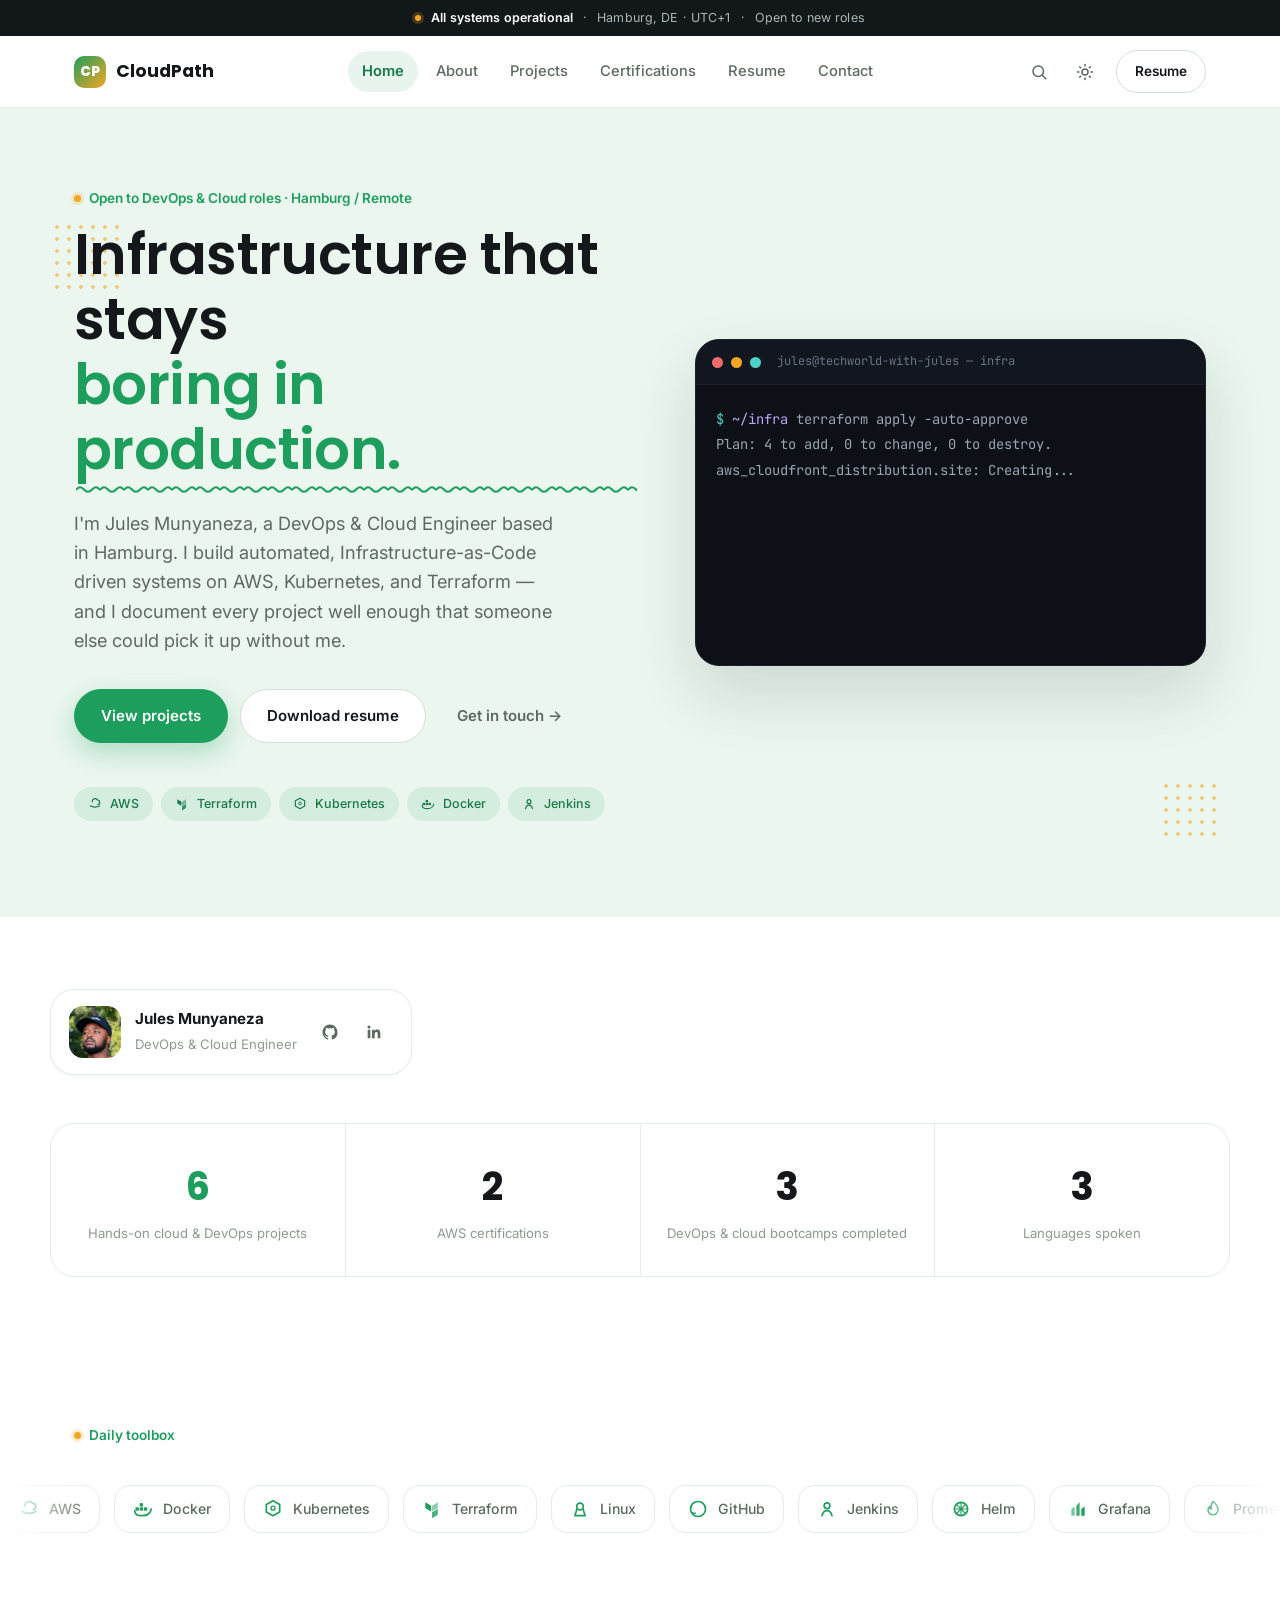
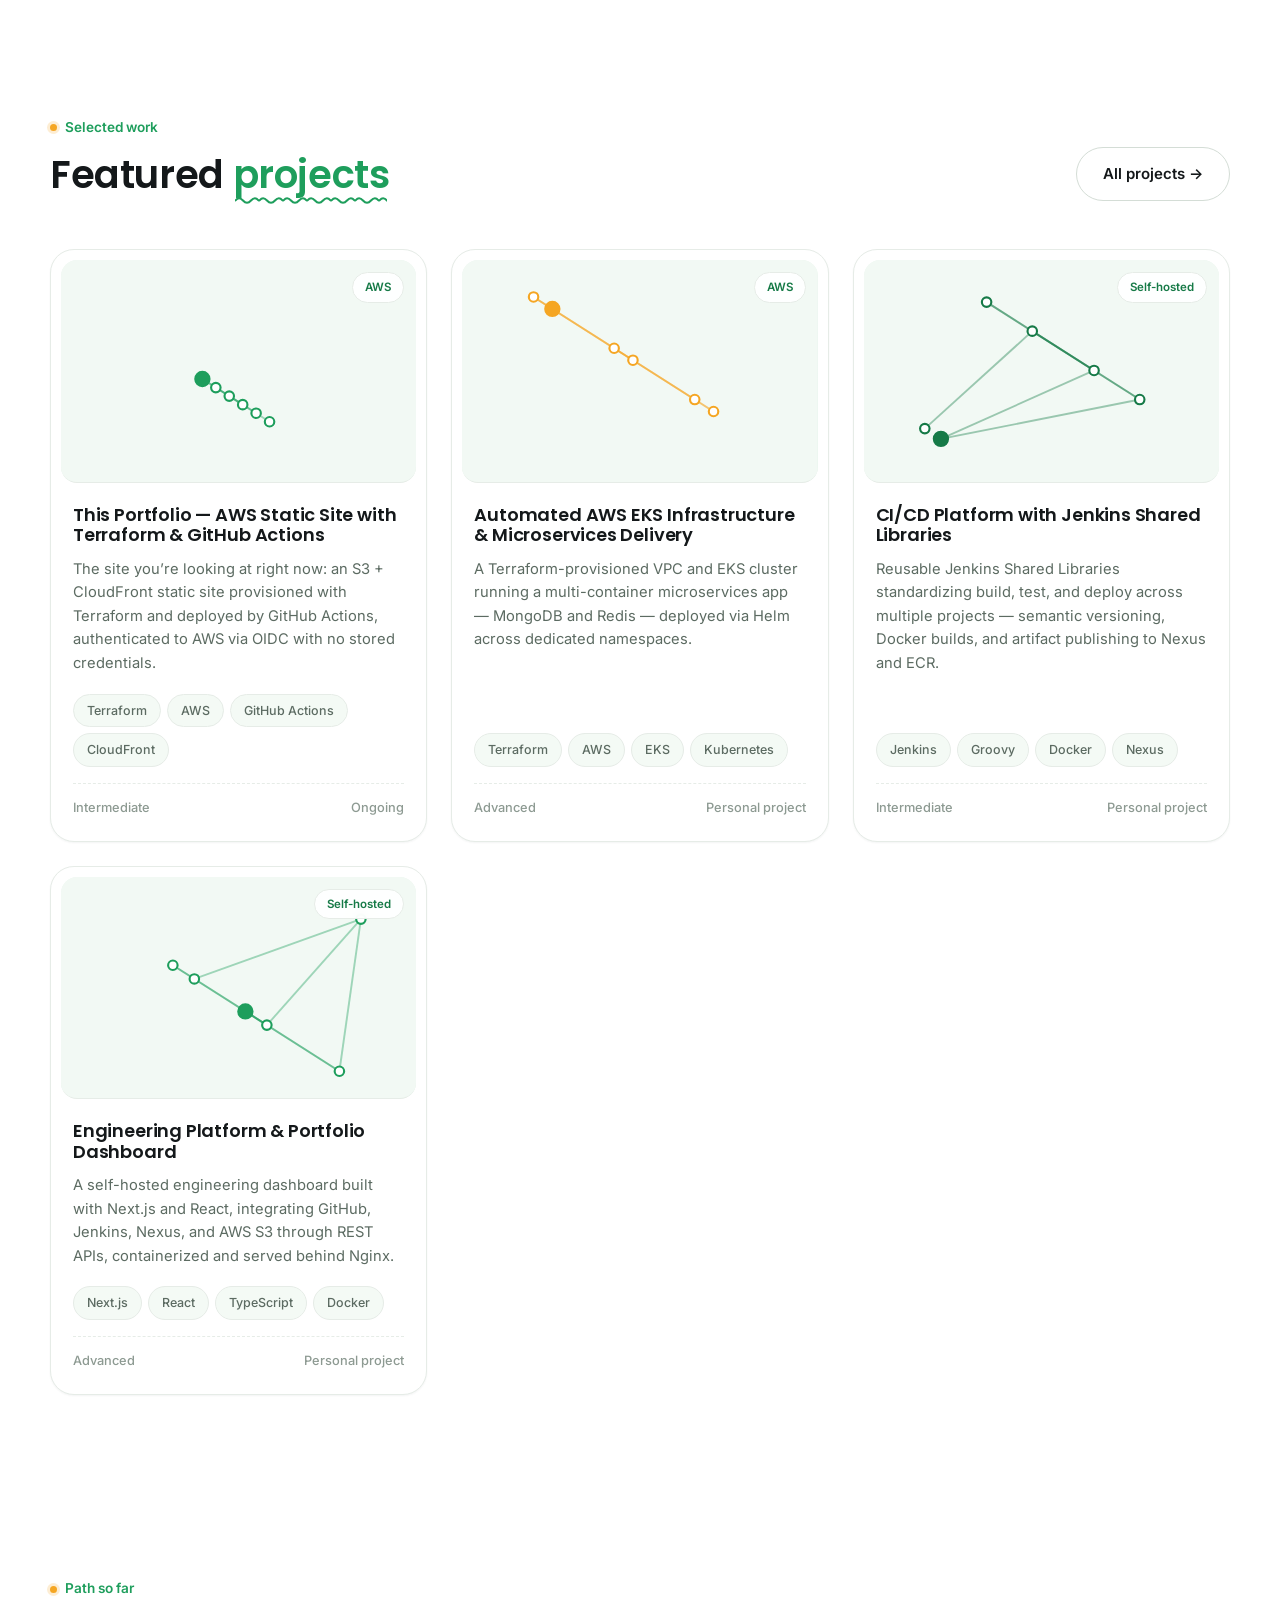
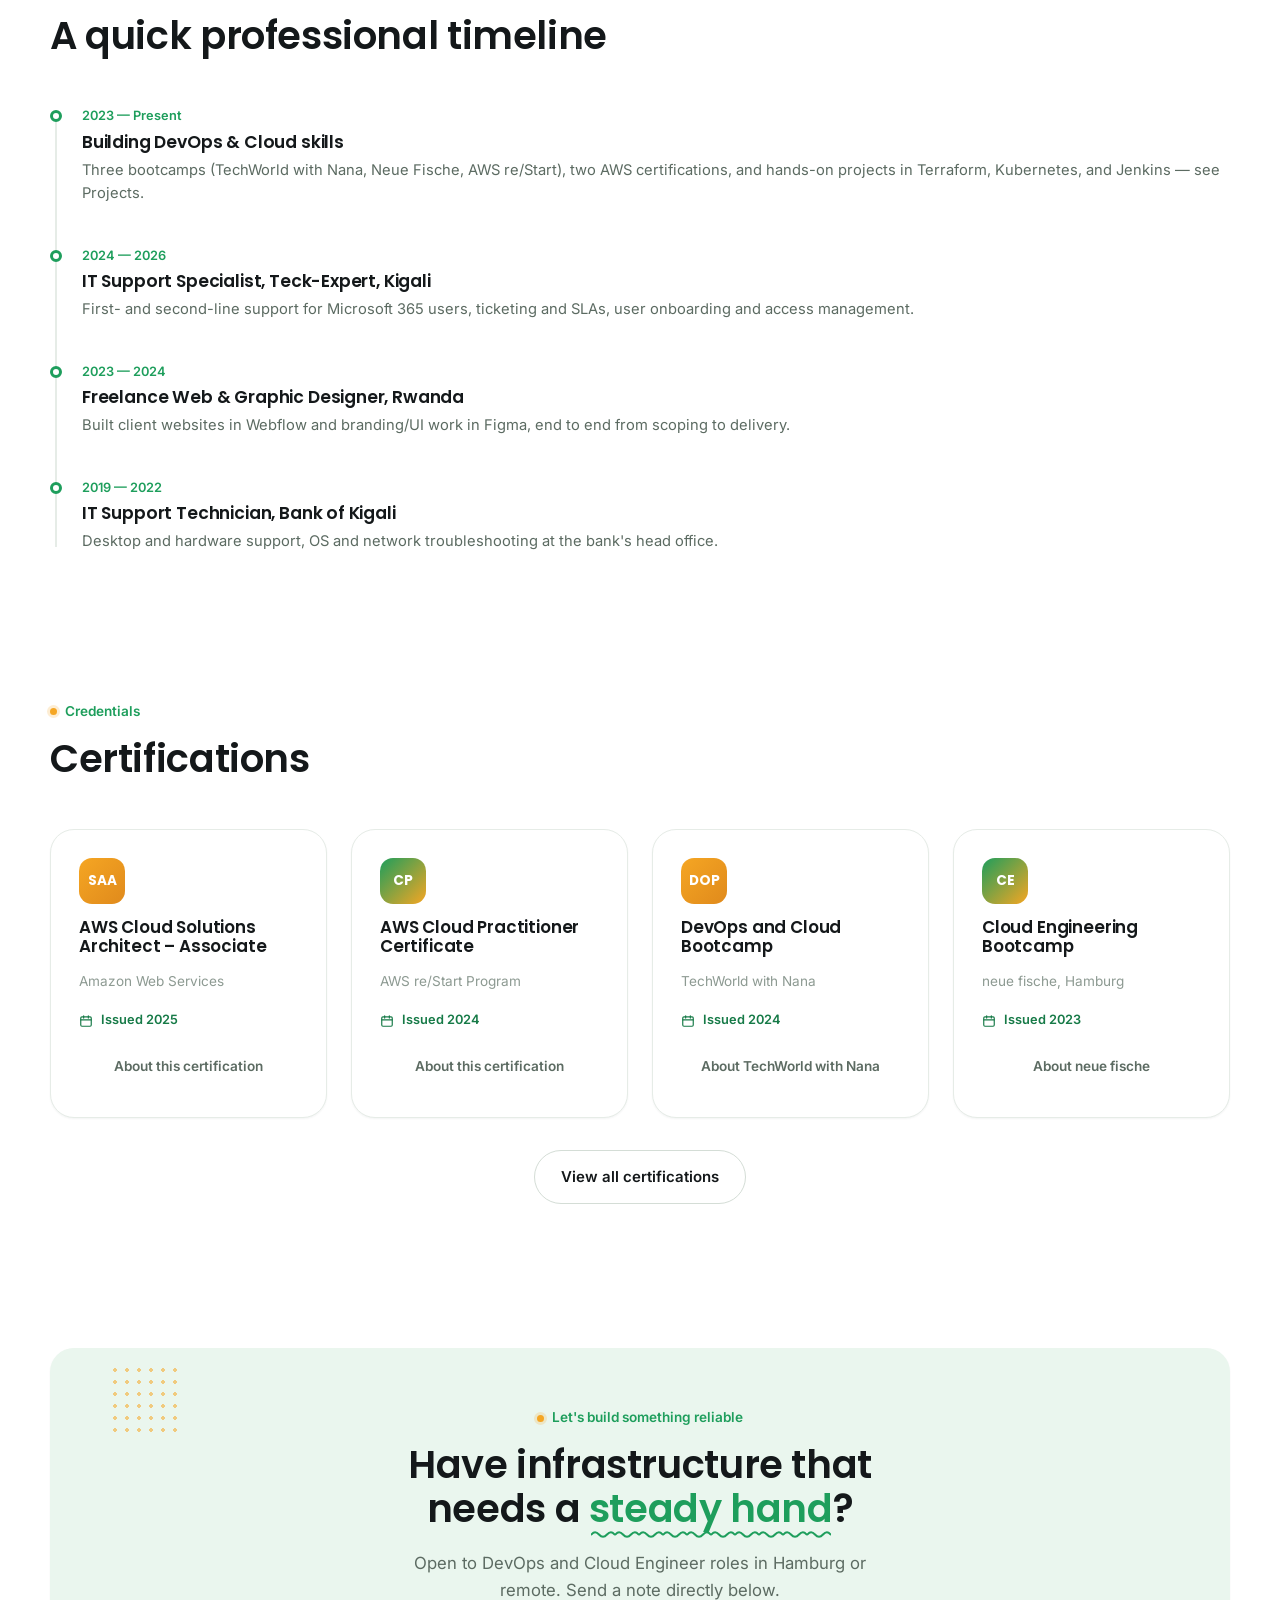
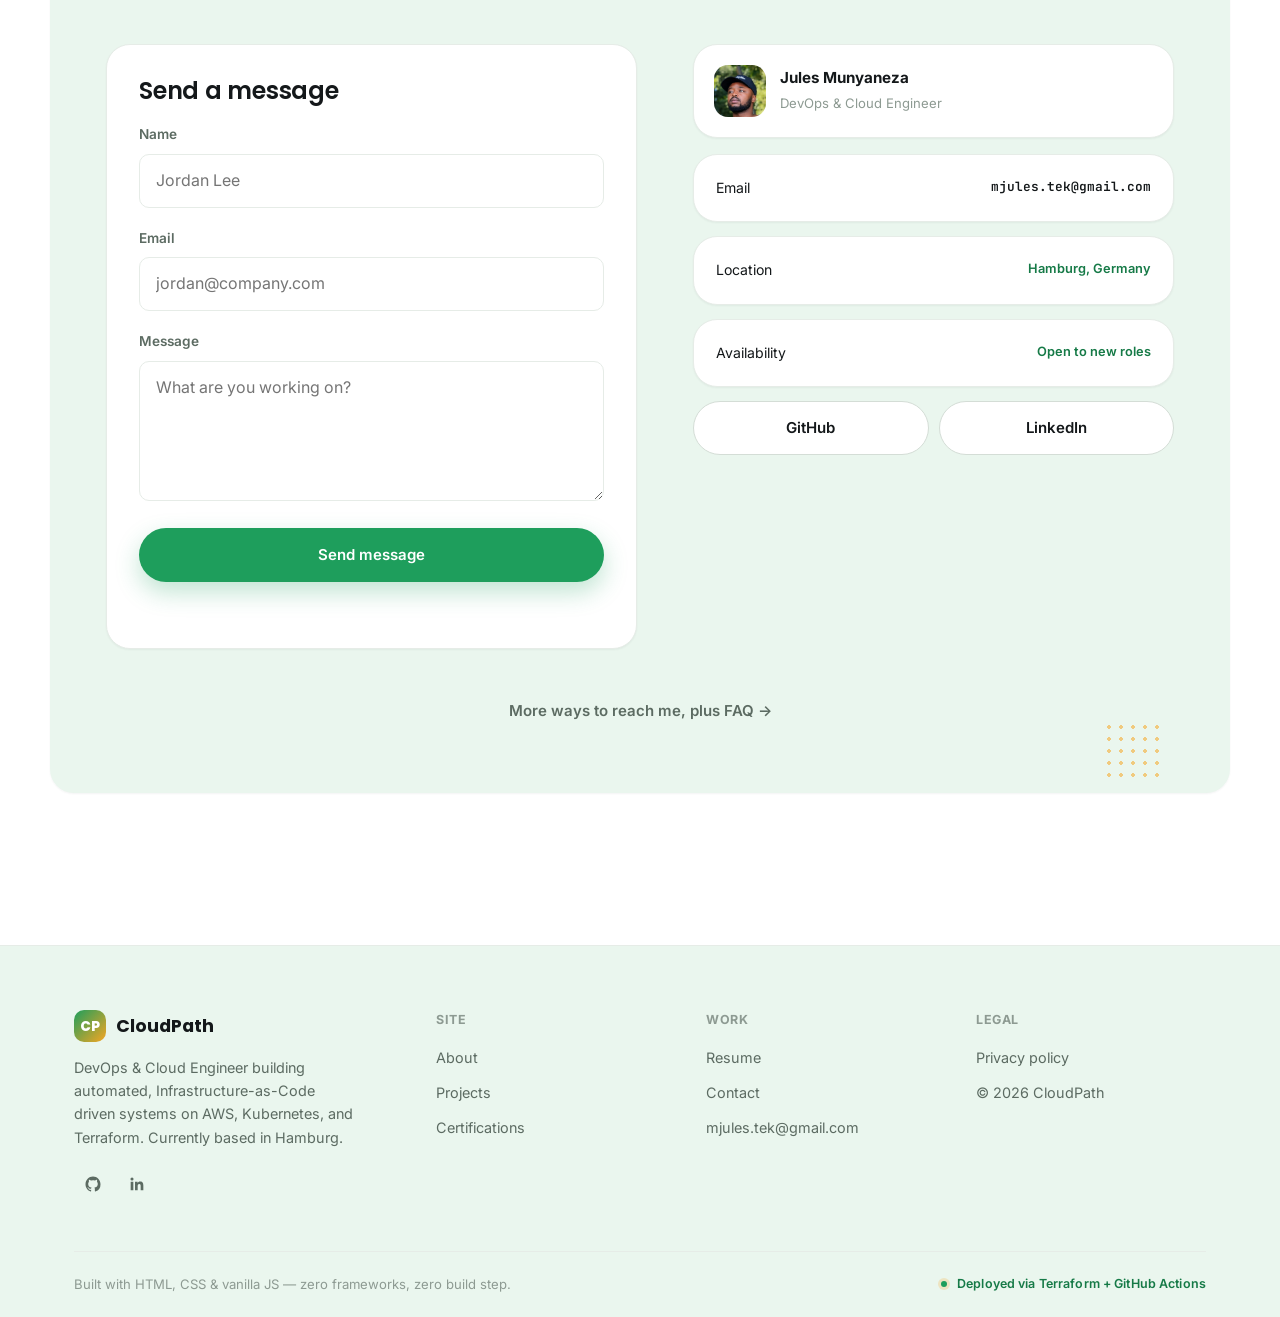
==== commit 448f9f15: "updated frontend content" ====
--- a/public/index.html
+++ b/public/index.html
@@ -3,20 +3,20 @@
 <head>
 <meta charset="UTF-8">
 <meta name="viewport" content="width=device-width, initial-scale=1.0">
-<title>CloudPath — DevOps &amp; Cloud Engineer Portfolio</title>
-<meta name="description" content="Cloud & DevOps engineer building resilient, automated infrastructure on AWS, Kubernetes, and Terraform. Explore projects, certifications, and writing on infrastructure as code.">
-<link rel="canonical" href="https://example.com/index.html">
+<title>Jules Munyaneza — DevOps &amp; Cloud Engineer Portfolio</title>
+<meta name="description" content="DevOps & Cloud Engineer based in Hamburg, Germany. AWS, Terraform, Kubernetes, and Jenkins — hands-on projects, certifications, and a straightforward path into cloud engineering.">
+<link rel="canonical" href="https://__SITE_DOMAIN__/index.html">
 <meta name="robots" content="index, follow">
 
 <meta property="og:type" content="website">
-<meta property="og:title" content="CloudPath — DevOps & Cloud Engineer Portfolio">
-<meta property="og:description" content="Cloud & DevOps engineer building resilient, automated infrastructure on AWS, Kubernetes, and Terraform.">
-<meta property="og:image" content="assets/images/og-cover.svg">
-<meta property="og:url" content="https://example.com/index.html">
+<meta property="og:title" content="Jules Munyaneza — DevOps & Cloud Engineer Portfolio">
+<meta property="og:description" content="DevOps & Cloud Engineer based in Hamburg, Germany. AWS, Terraform, Kubernetes, and Jenkins.">
+<meta property="og:image" content="https://__SITE_DOMAIN__/assets/images/og-cover.svg">
+<meta property="og:url" content="https://__SITE_DOMAIN__/index.html">
 <meta name="twitter:card" content="summary_large_image">
-<meta name="twitter:title" content="CloudPath — DevOps & Cloud Engineer Portfolio">
-<meta name="twitter:description" content="Cloud & DevOps engineer building resilient, automated infrastructure on AWS, Kubernetes, and Terraform.">
-<meta name="twitter:image" content="assets/images/og-cover.svg">
+<meta name="twitter:title" content="Jules Munyaneza — DevOps & Cloud Engineer Portfolio">
+<meta name="twitter:description" content="DevOps & Cloud Engineer based in Hamburg, Germany. AWS, Terraform, Kubernetes, and Jenkins.">
+<meta name="twitter:image" content="https://__SITE_DOMAIN__/assets/images/og-cover.svg">
 
 <link rel="icon" type="image/svg+xml" href="assets/images/favicon.svg">
 <link rel="preconnect" href="https://fonts.googleapis.com">
@@ -40,10 +40,10 @@
 {
   "@context": "https://schema.org",
   "@type": "Person",
-  "name": "Alex Morgan",
+  "name": "Jules Munyaneza",
   "jobTitle": "DevOps & Cloud Engineer",
-  "url": "https://example.com/index.html",
-  "sameAs": ["https://github.com/", "https://linkedin.com/"]
+  "url": "https://__SITE_DOMAIN__/index.html",
+  "sameAs": ["https://github.com/mjulestek", "https://www.linkedin.com/in/jules-munyaneza-40418a364/"]
 }
 </script>
 </head>
@@ -62,21 +62,21 @@
     <div class="container">
     <div class="hero-grid">
       <div class="hero-copy">
-        <span class="eyebrow">Available for new roles &middot; Berlin / Remote</span>
+        <span class="eyebrow">Open to DevOps &amp; Cloud roles &middot; Hamburg / Remote</span>
         <h1>Infrastructure that stays <span class="hl">boring in production.</span></h1>
-        <p class="hero-lede">I'm Alex Morgan, a DevOps &amp; Cloud engineer who designs automated, observable, and cost-aware infrastructure on AWS and Kubernetes — so on-call stays quiet and deploys stay routine.</p>
+        <p class="hero-lede">I'm Jules Munyaneza, a DevOps &amp; Cloud Engineer based in Hamburg. I build automated, Infrastructure-as-Code driven systems on AWS, Kubernetes, and Terraform — and I document every project well enough that someone else could pick it up without me.</p>
         <div class="hero-actions">
           <a href="projects.html" class="btn btn-primary">View projects</a>
           <a href="resume.html" class="btn btn-secondary">Download resume</a>
           <a href="contact.html" class="btn btn-ghost">Get in touch &rarr;</a>
         </div>
-        <div class="hero-badges" data-tech-badges="AWS, Kubernetes, Terraform, Docker, ArgoCD"></div>
+        <div class="hero-badges" data-tech-badges="AWS, Terraform, Kubernetes, Docker, Jenkins"></div>
       </div>
 
       <div class="terminal reveal-right">
         <div class="terminal-bar">
           <span class="terminal-dot r"></span><span class="terminal-dot y"></span><span class="terminal-dot g"></span>
-          <span class="terminal-title">alex@cloudpath — infra</span>
+          <span class="terminal-title">jules@techworld-with-jules — infra</span>
         </div>
         <div class="terminal-body" id="heroTerminal"></div>
       </div>
@@ -90,14 +90,14 @@
       <div class="profile-card reveal-left">
         <div class="profile-avatar" aria-hidden="true"></div>
         <div class="profile-meta">
-          <strong>Alex Morgan</strong>
-          <span>Senior DevOps Engineer &middot; 7 yrs</span>
+          <strong>Jules Munyaneza</strong>
+          <span>DevOps &amp; Cloud Engineer</span>
         </div>
         <div class="profile-social">
-          <a href="https://github.com/" target="_blank" rel="noopener" class="icon-btn" aria-label="GitHub">
+          <a href="https://github.com/mjulestek" target="_blank" rel="noopener" class="icon-btn" aria-label="GitHub">
             <svg viewBox="0 0 24 24" fill="currentColor"><path d="M12 2C6.48 2 2 6.58 2 12.25c0 4.53 2.87 8.37 6.84 9.73.5.1.68-.22.68-.5 0-.24-.01-.87-.01-1.71-2.78.62-3.37-1.37-3.37-1.37-.46-1.2-1.11-1.52-1.11-1.52-.91-.64.07-.63.07-.63 1 .07 1.53 1.05 1.53 1.05.89 1.56 2.34 1.11 2.91.85.09-.66.35-1.11.63-1.37-2.22-.26-4.56-1.14-4.56-5.05 0-1.12.39-2.03 1.03-2.74-.1-.26-.45-1.31.1-2.73 0 0 .84-.27 2.75 1.05a9.32 9.32 0 0 1 2.5-.34c.85 0 1.7.11 2.5.34 1.9-1.32 2.75-1.05 2.75-1.05.55 1.42.2 2.47.1 2.73.64.71 1.03 1.62 1.03 2.74 0 3.92-2.35 4.78-4.58 5.04.36.32.68.94.68 1.9 0 1.37-.01 2.47-.01 2.81 0 .28.18.61.69.5A10.02 10.02 0 0 0 22 12.25C22 6.58 17.52 2 12 2z"/></svg>
           </a>
-          <a href="https://linkedin.com/" target="_blank" rel="noopener" class="icon-btn" aria-label="LinkedIn">
+          <a href="https://www.linkedin.com/in/jules-munyaneza-40418a364/" target="_blank" rel="noopener" class="icon-btn" aria-label="LinkedIn">
             <svg viewBox="0 0 24 24" fill="currentColor"><path d="M20.45 20.45h-3.55v-5.57c0-1.33-.03-3.03-1.85-3.03-1.86 0-2.15 1.45-2.15 2.94v5.66H9.35V9h3.41v1.56h.05c.48-.9 1.64-1.85 3.37-1.85 3.6 0 4.27 2.37 4.27 5.45v6.29zM5.34 7.43a2.06 2.06 0 1 1 0-4.12 2.06 2.06 0 0 1 0 4.12zM7.12 20.45H3.56V9h3.56v11.45z"/></svg>
           </a>
         </div>
@@ -105,10 +105,10 @@
     </div>
 
     <div class="stats-row reveal">
-      <div class="stat-cell"><div class="stat-num"><span data-count="99.98" data-decimals="2" data-suffix="%">0%</span></div><div class="stat-label">Avg. uptime delivered</div></div>
-      <div class="stat-cell"><div class="stat-num"><span class="accent" data-count="40" data-suffix="+">0</span></div><div class="stat-label">Infra projects shipped</div></div>
-      <div class="stat-cell"><div class="stat-num"><span data-count="7" data-suffix=" yrs">0</span></div><div class="stat-label">In cloud &amp; DevOps</div></div>
-      <div class="stat-cell"><div class="stat-num"><span data-count="34" data-suffix="%">0</span></div><div class="stat-label">Avg. cost reduced</div></div>
+      <div class="stat-cell"><div class="stat-num"><span class="accent" data-count="6" data-suffix="">0</span></div><div class="stat-label">Hands-on cloud &amp; DevOps projects</div></div>
+      <div class="stat-cell"><div class="stat-num"><span data-count="2" data-suffix="">0</span></div><div class="stat-label">AWS certifications</div></div>
+      <div class="stat-cell"><div class="stat-num"><span data-count="3" data-suffix="">0</span></div><div class="stat-label">DevOps &amp; cloud bootcamps completed</div></div>
+      <div class="stat-cell"><div class="stat-num"><span data-count="3" data-suffix="">0</span></div><div class="stat-label">Languages spoken</div></div>
     </div>
   </section>
 
@@ -141,37 +141,25 @@
     <div class="timeline">
       <div class="timeline-item reveal">
         <div class="timeline-date">2023 — Present</div>
-        <h4>Senior DevOps Engineer, Nimbus Systems</h4>
-        <p>Own the platform team's Kubernetes and CI/CD strategy for 20+ product teams.</p>
-      </div>
-      <div class="timeline-item reveal">
-        <div class="timeline-date">2021 — 2023</div>
-        <h4>Cloud Infrastructure Engineer, Harborline</h4>
-        <p>Migrated a monolith off bare metal onto AWS, cutting deploy time from hours to minutes.</p>
-      </div>
-      <div class="timeline-item reveal">
-        <div class="timeline-date">2019 — 2021</div>
-        <h4>Site Reliability Engineer, Fetchpoint</h4>
-        <p>Built the on-call and observability practice from scratch for a 30-engineer org.</p>
-      </div>
-      <div class="timeline-item reveal">
-        <div class="timeline-date">2017 — 2019</div>
-        <h4>Systems Administrator, Vantage Retail</h4>
-        <p>Started in Linux administration and configuration management, the foundation everything else was built on.</p>
-      </div>
-    </div>
-  </section>
-
-  <!-- LATEST BLOG -->
-  <section class="section container">
-    <div class="section-head" style="display:flex;justify-content:space-between;align-items:flex-end;flex-wrap:wrap;gap:16px;max-width:100%;">
-      <div>
-        <span class="eyebrow">From the blog</span>
-        <h2>Recent writing</h2>
-      </div>
-      <a href="blog.html" class="btn btn-secondary">Read the blog &rarr;</a>
-    </div>
-    <div class="project-grid" id="latestPosts"></div>
+        <h4>Building DevOps &amp; Cloud skills</h4>
+        <p>Three bootcamps (TechWorld with Nana, Neue Fische, AWS re/Start), two AWS certifications, and hands-on projects in Terraform, Kubernetes, and Jenkins — see Projects.</p>
+      </div>
+      <div class="timeline-item reveal">
+        <div class="timeline-date">2024 — 2026</div>
+        <h4>IT Support Specialist, Teck-Expert, Kigali</h4>
+        <p>First- and second-line support for Microsoft 365 users, ticketing and SLAs, user onboarding and access management.</p>
+      </div>
+      <div class="timeline-item reveal">
+        <div class="timeline-date">2023 — 2024</div>
+        <h4>Freelance Web &amp; Graphic Designer, Rwanda</h4>
+        <p>Built client websites in Webflow and branding/UI work in Figma, end to end from scoping to delivery.</p>
+      </div>
+      <div class="timeline-item reveal">
+        <div class="timeline-date">2019 — 2022</div>
+        <h4>IT Support Technician, Bank of Kigali</h4>
+        <p>Desktop and hardware support, OS and network troubleshooting at the bank's head office.</p>
+      </div>
+    </div>
   </section>
 
   <!-- CERTIFICATIONS STRIP -->
@@ -182,32 +170,32 @@
     </div>
     <div class="project-grid grid-cols-4">
       <div class="card cert-card reveal">
-        <div class="cert-icon ">DOP</div>
-        <h4>Certified DevOps Practitioner</h4>
+        <div class="cert-icon amber">SAA</div>
+        <h4>AWS Cloud Solutions Architect – Associate</h4>
+        <span class="cert-issuer">Amazon Web Services</span>
+        <div class="cert-date-row"><svg viewBox="0 0 24 24" fill="none" stroke="currentColor" stroke-width="2" stroke-linecap="round" stroke-linejoin="round"><rect x="3" y="5" width="18" height="16" rx="2"/><path d="M16 3v4M8 3v4M3 10h18"/></svg><span>Issued 2025</span></div>
+        <a href="https://aws.amazon.com/certification/certified-solutions-architect-associate/" target="_blank" rel="noopener" class="btn btn-ghost btn-sm">About this certification</a>
+      </div>
+      <div class="card cert-card reveal">
+        <div class="cert-icon ">CP</div>
+        <h4>AWS Cloud Practitioner Certificate</h4>
+        <span class="cert-issuer">AWS re/Start Program</span>
+        <div class="cert-date-row"><svg viewBox="0 0 24 24" fill="none" stroke="currentColor" stroke-width="2" stroke-linecap="round" stroke-linejoin="round"><rect x="3" y="5" width="18" height="16" rx="2"/><path d="M16 3v4M8 3v4M3 10h18"/></svg><span>Issued 2024</span></div>
+        <a href="https://aws.amazon.com/certification/certified-cloud-practitioner/" target="_blank" rel="noopener" class="btn btn-ghost btn-sm">About this certification</a>
+      </div>
+      <div class="card cert-card reveal">
+        <div class="cert-icon amber">DOP</div>
+        <h4>DevOps and Cloud Bootcamp</h4>
         <span class="cert-issuer">TechWorld with Nana</span>
-        <div class="cert-date-row"><svg viewBox="0 0 24 24" fill="none" stroke="currentColor" stroke-width="2" stroke-linecap="round" stroke-linejoin="round"><rect x="3" y="5" width="18" height="16" rx="2"/><path d="M16 3v4M8 3v4M3 10h18"/></svg><span>Issued May 2026</span></div>
+        <div class="cert-date-row"><svg viewBox="0 0 24 24" fill="none" stroke="currentColor" stroke-width="2" stroke-linecap="round" stroke-linejoin="round"><rect x="3" y="5" width="18" height="16" rx="2"/><path d="M16 3v4M8 3v4M3 10h18"/></svg><span>Issued 2024</span></div>
         <a href="https://www.techworld-with-nana.com/" target="_blank" rel="noopener" class="btn btn-ghost btn-sm">About TechWorld with Nana</a>
       </div>
       <div class="card cert-card reveal">
-        <div class="cert-icon amber">SAA</div>
-        <h4>AWS Certified Solutions Architect – Associate</h4>
-        <span class="cert-issuer">Amazon Web Services</span>
-        <div class="cert-date-row"><svg viewBox="0 0 24 24" fill="none" stroke="currentColor" stroke-width="2" stroke-linecap="round" stroke-linejoin="round"><rect x="3" y="5" width="18" height="16" rx="2"/><path d="M16 3v4M8 3v4M3 10h18"/></svg><span>Issued April 2026</span></div>
-        <a href="https://aws.amazon.com/certification/certified-solutions-architect-associate/" target="_blank" rel="noopener" class="btn btn-ghost btn-sm">About this certification</a>
-      </div>
-      <div class="card cert-card reveal">
-        <div class="cert-icon ">ACE</div>
-        <h4>AWS Cloud Engineer Certificate</h4>
-        <span class="cert-issuer">neue fische</span>
-        <div class="cert-date-row"><svg viewBox="0 0 24 24" fill="none" stroke="currentColor" stroke-width="2" stroke-linecap="round" stroke-linejoin="round"><rect x="3" y="5" width="18" height="16" rx="2"/><path d="M16 3v4M8 3v4M3 10h18"/></svg><span>Issued February 2026</span></div>
+        <div class="cert-icon ">CE</div>
+        <h4>Cloud Engineering Bootcamp</h4>
+        <span class="cert-issuer">neue fische, Hamburg</span>
+        <div class="cert-date-row"><svg viewBox="0 0 24 24" fill="none" stroke="currentColor" stroke-width="2" stroke-linecap="round" stroke-linejoin="round"><rect x="3" y="5" width="18" height="16" rx="2"/><path d="M16 3v4M8 3v4M3 10h18"/></svg><span>Issued 2023</span></div>
         <a href="https://www.neuefische.de/en" target="_blank" rel="noopener" class="btn btn-ghost btn-sm">About neue fische</a>
-      </div>
-      <div class="card cert-card reveal">
-        <div class="cert-icon amber">R/S</div>
-        <h4>AWS re/Start Graduate Badge</h4>
-        <span class="cert-issuer">AWS Training and Certification</span>
-        <div class="cert-date-row"><svg viewBox="0 0 24 24" fill="none" stroke="currentColor" stroke-width="2" stroke-linecap="round" stroke-linejoin="round"><rect x="3" y="5" width="18" height="16" rx="2"/><path d="M16 3v4M8 3v4M3 10h18"/></svg><span>Issued February 2026</span></div>
-        <a href="https://aws.amazon.com/training/restart/" target="_blank" rel="noopener" class="btn btn-ghost btn-sm">About AWS re/Start</a>
       </div>
     </div>
     <div style="text-align:center;margin-top:32px;">
@@ -224,7 +212,7 @@
       <div class="section-head center" style="margin-bottom:40px;">
         <span class="eyebrow" style="justify-content:center;">Let's build something reliable</span>
         <h2 style="max-width:560px;margin:0 auto;">Have infrastructure that needs a <span class="hl">steady hand</span>?</h2>
-        <p style="max-width:480px;margin:14px auto 0;">Open to senior DevOps and platform engineering roles, contract infrastructure audits, and the occasional interesting problem. Send a note directly below.</p>
+        <p style="max-width:480px;margin:14px auto 0;">Open to DevOps and Cloud Engineer roles in Hamburg or remote. Send a note directly below.</p>
       </div>
 
       <div class="hero-grid" style="align-items:start;">
@@ -252,22 +240,22 @@
           <div class="profile-card" style="max-width:100%;margin-bottom:16px;padding:20px;background:var(--bg-elevated);">
             <div class="profile-avatar" aria-hidden="true"></div>
             <div class="profile-meta">
-              <strong>Alex Morgan</strong>
-              <span>Senior DevOps Engineer</span>
+              <strong>Jules Munyaneza</strong>
+              <span>DevOps & Cloud Engineer</span>
             </div>
           </div>
           <div class="card" style="padding:22px;margin-bottom:14px;background:var(--bg-elevated);">
-            <div class="skill-row-head" style="margin-bottom:0;"><span>Email</span><span class="mono" style="color:var(--text-primary);">hello@cloudpath.dev</span></div>
+            <div class="skill-row-head" style="margin-bottom:0;"><span>Email</span><span class="mono" style="color:var(--text-primary);">mjules.tek@gmail.com</span></div>
           </div>
           <div class="card" style="padding:22px;margin-bottom:14px;background:var(--bg-elevated);">
-            <div class="skill-row-head" style="margin-bottom:0;"><span>Location</span><span>Berlin, Germany</span></div>
+            <div class="skill-row-head" style="margin-bottom:0;"><span>Location</span><span>Hamburg, Germany</span></div>
           </div>
           <div class="card" style="padding:22px;margin-bottom:14px;background:var(--bg-elevated);">
             <div class="skill-row-head" style="margin-bottom:0;"><span>Availability</span><span style="color:var(--accent-dim);font-weight:600;">Open to new roles</span></div>
           </div>
           <div style="display:flex;gap:10px;">
-            <a href="https://github.com/" target="_blank" rel="noopener" class="btn btn-secondary btn-block">GitHub</a>
-            <a href="https://linkedin.com/" target="_blank" rel="noopener" class="btn btn-secondary btn-block">LinkedIn</a>
+            <a href="https://github.com/mjulestek" target="_blank" rel="noopener" class="btn btn-secondary btn-block">GitHub</a>
+            <a href="https://www.linkedin.com/in/jules-munyaneza-40418a364/" target="_blank" rel="noopener" class="btn btn-secondary btn-block">LinkedIn</a>
           </div>
         </div>
       </div>
@@ -286,7 +274,6 @@
 <script src="assets/js/main.js"></script>
 <script src="assets/js/animations.js"></script>
 <script src="assets/js/projects.js"></script>
-<script src="assets/js/blog.js"></script>
 <script src="assets/js/search.js"></script>
 </body>
 </html>
--- a/public/assets/css/style.css
+++ b/public/assets/css/style.css
@@ -449,7 +449,7 @@
 .profile-avatar {
   width: 52px; height: 52px;
   border-radius: 14px;
-  background: linear-gradient(135deg, var(--accent), var(--accent-amber));
+  background: url('../images/avatar.jpg') center/cover no-repeat;
   flex-shrink: 0;
 }
 .profile-meta { flex: 1; min-width: 0; }
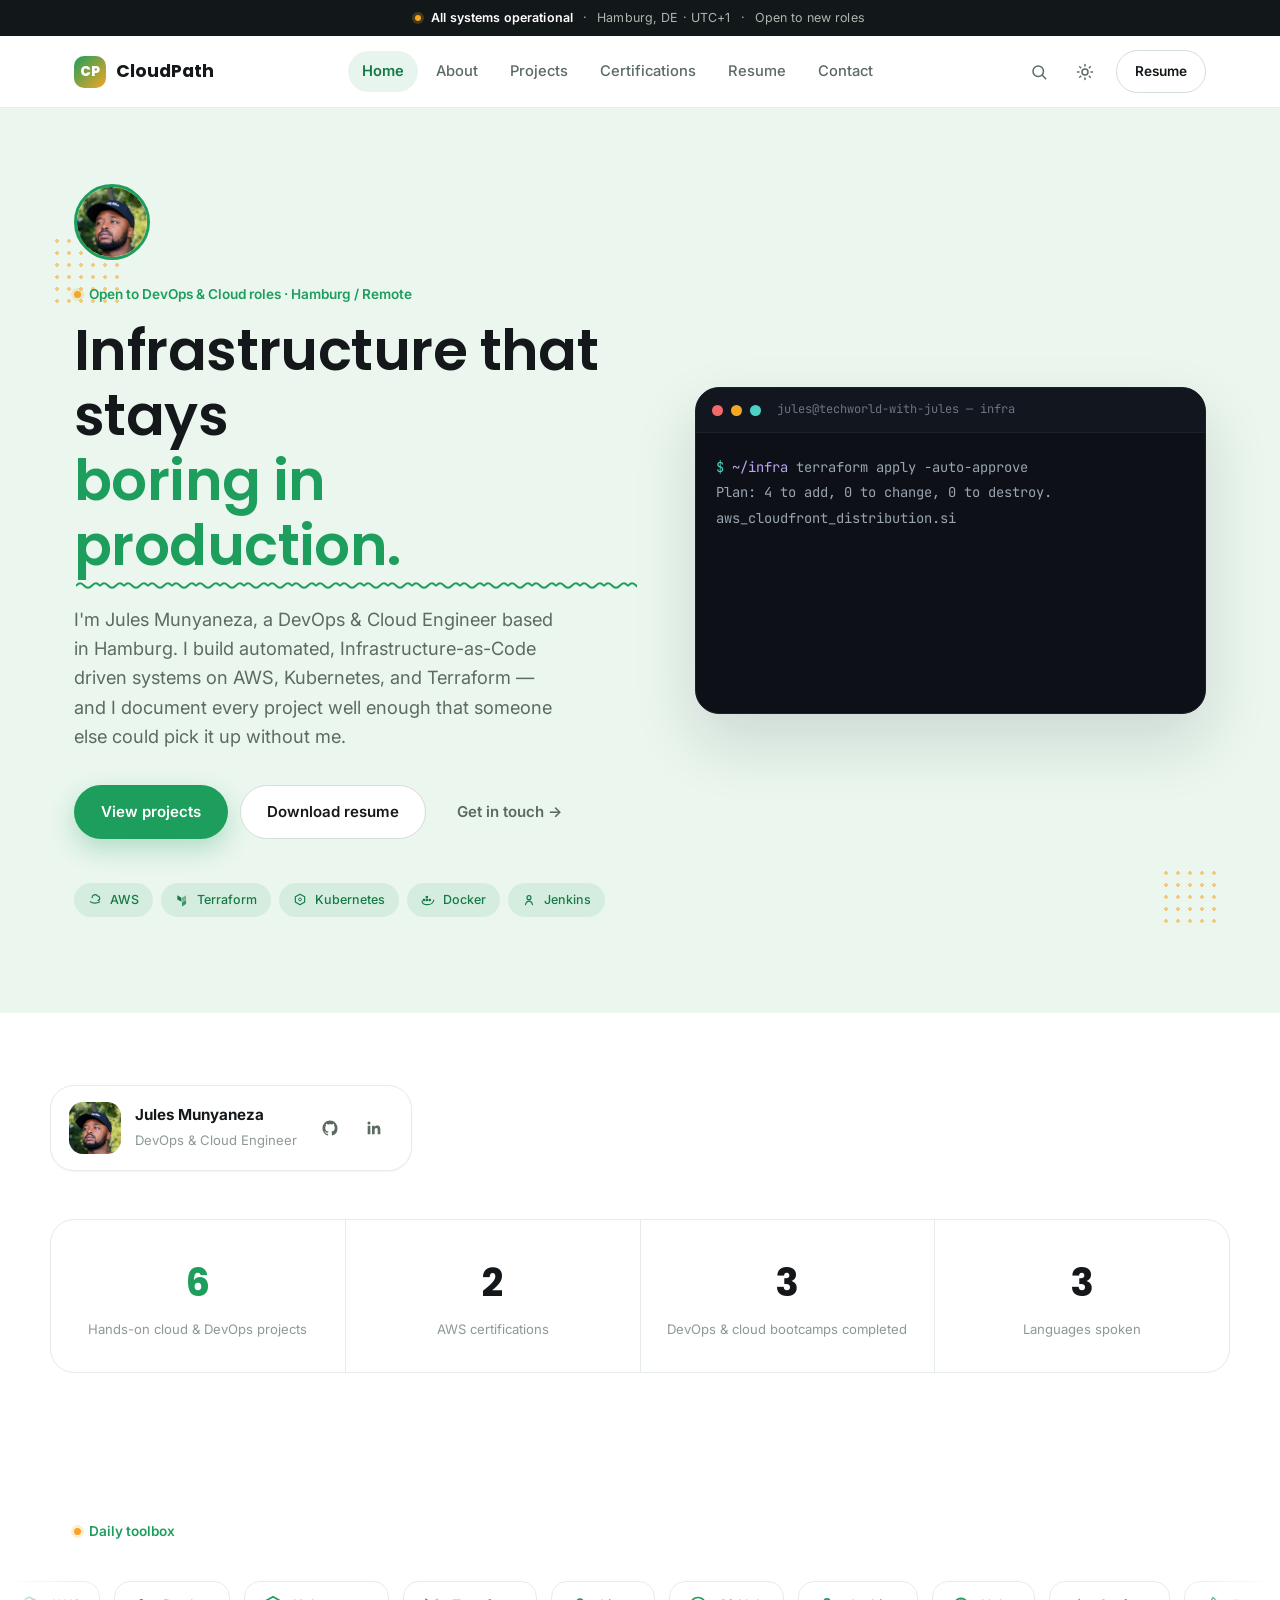
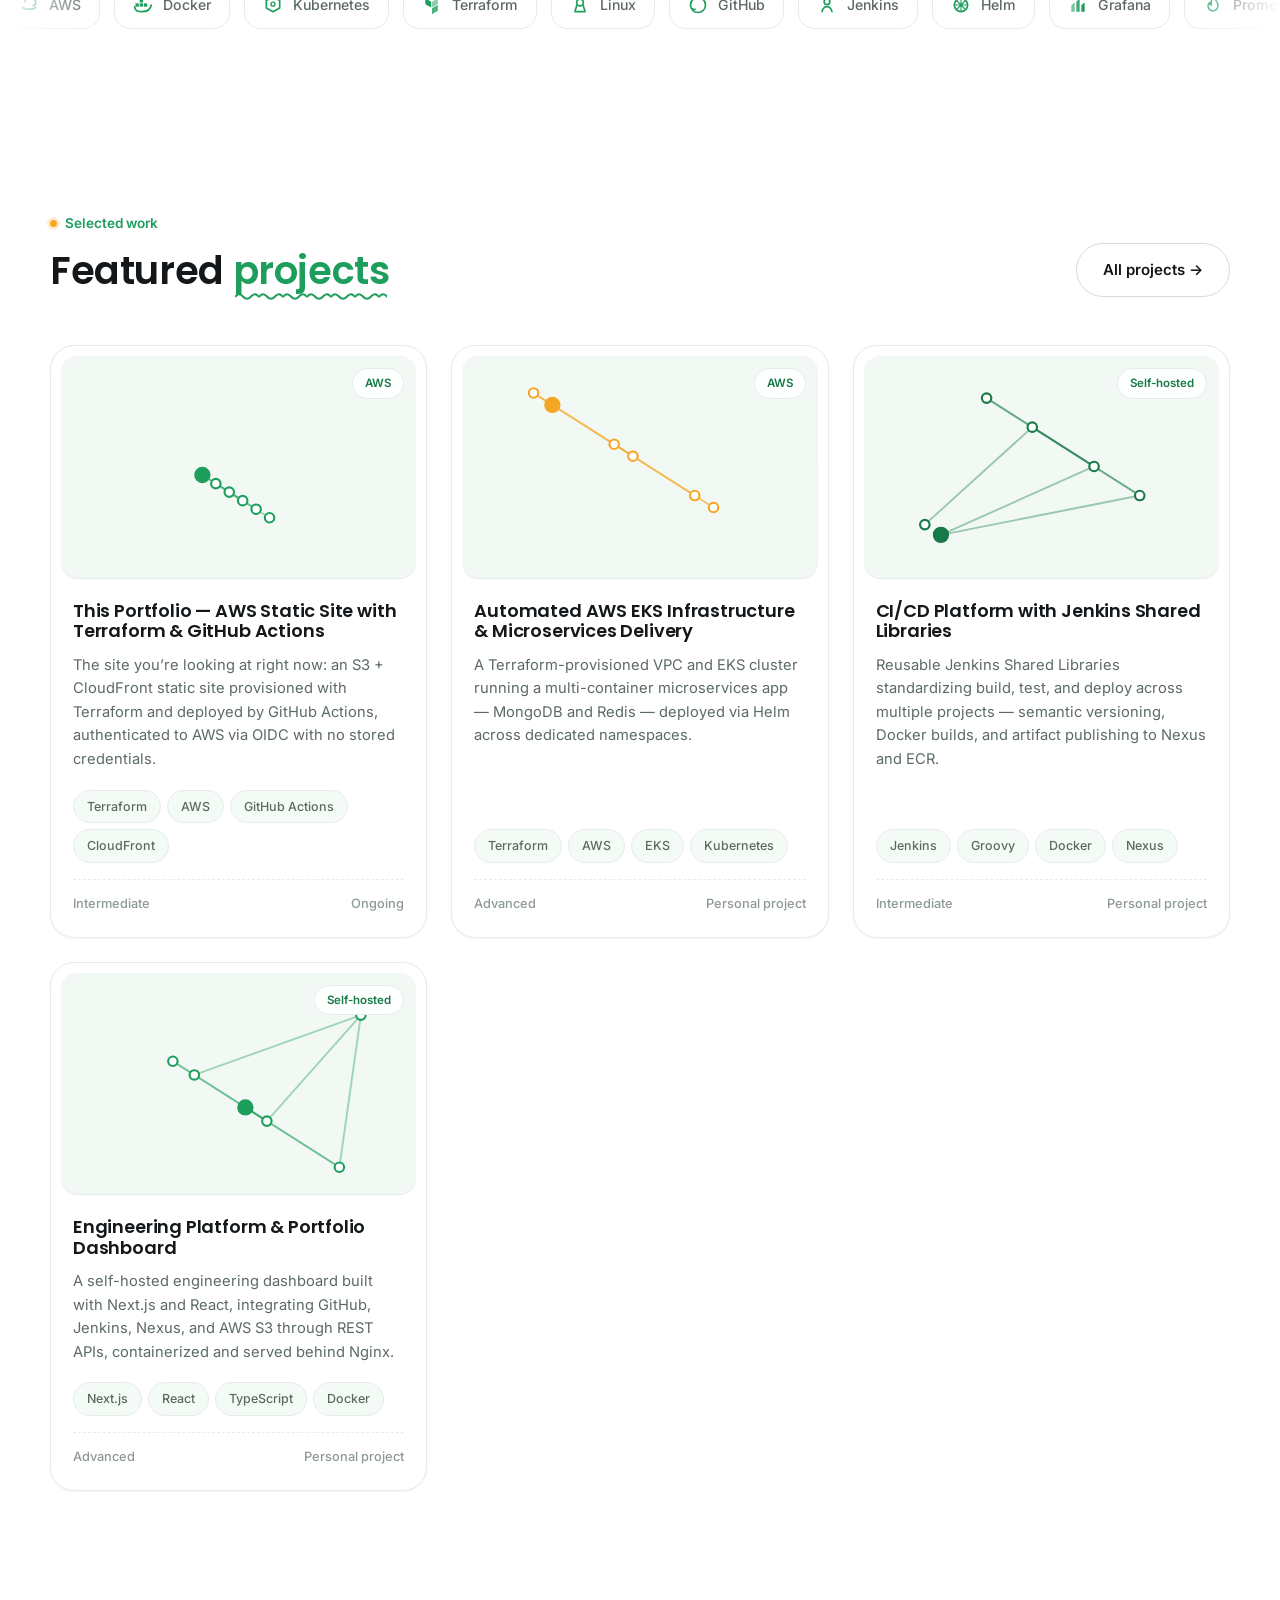
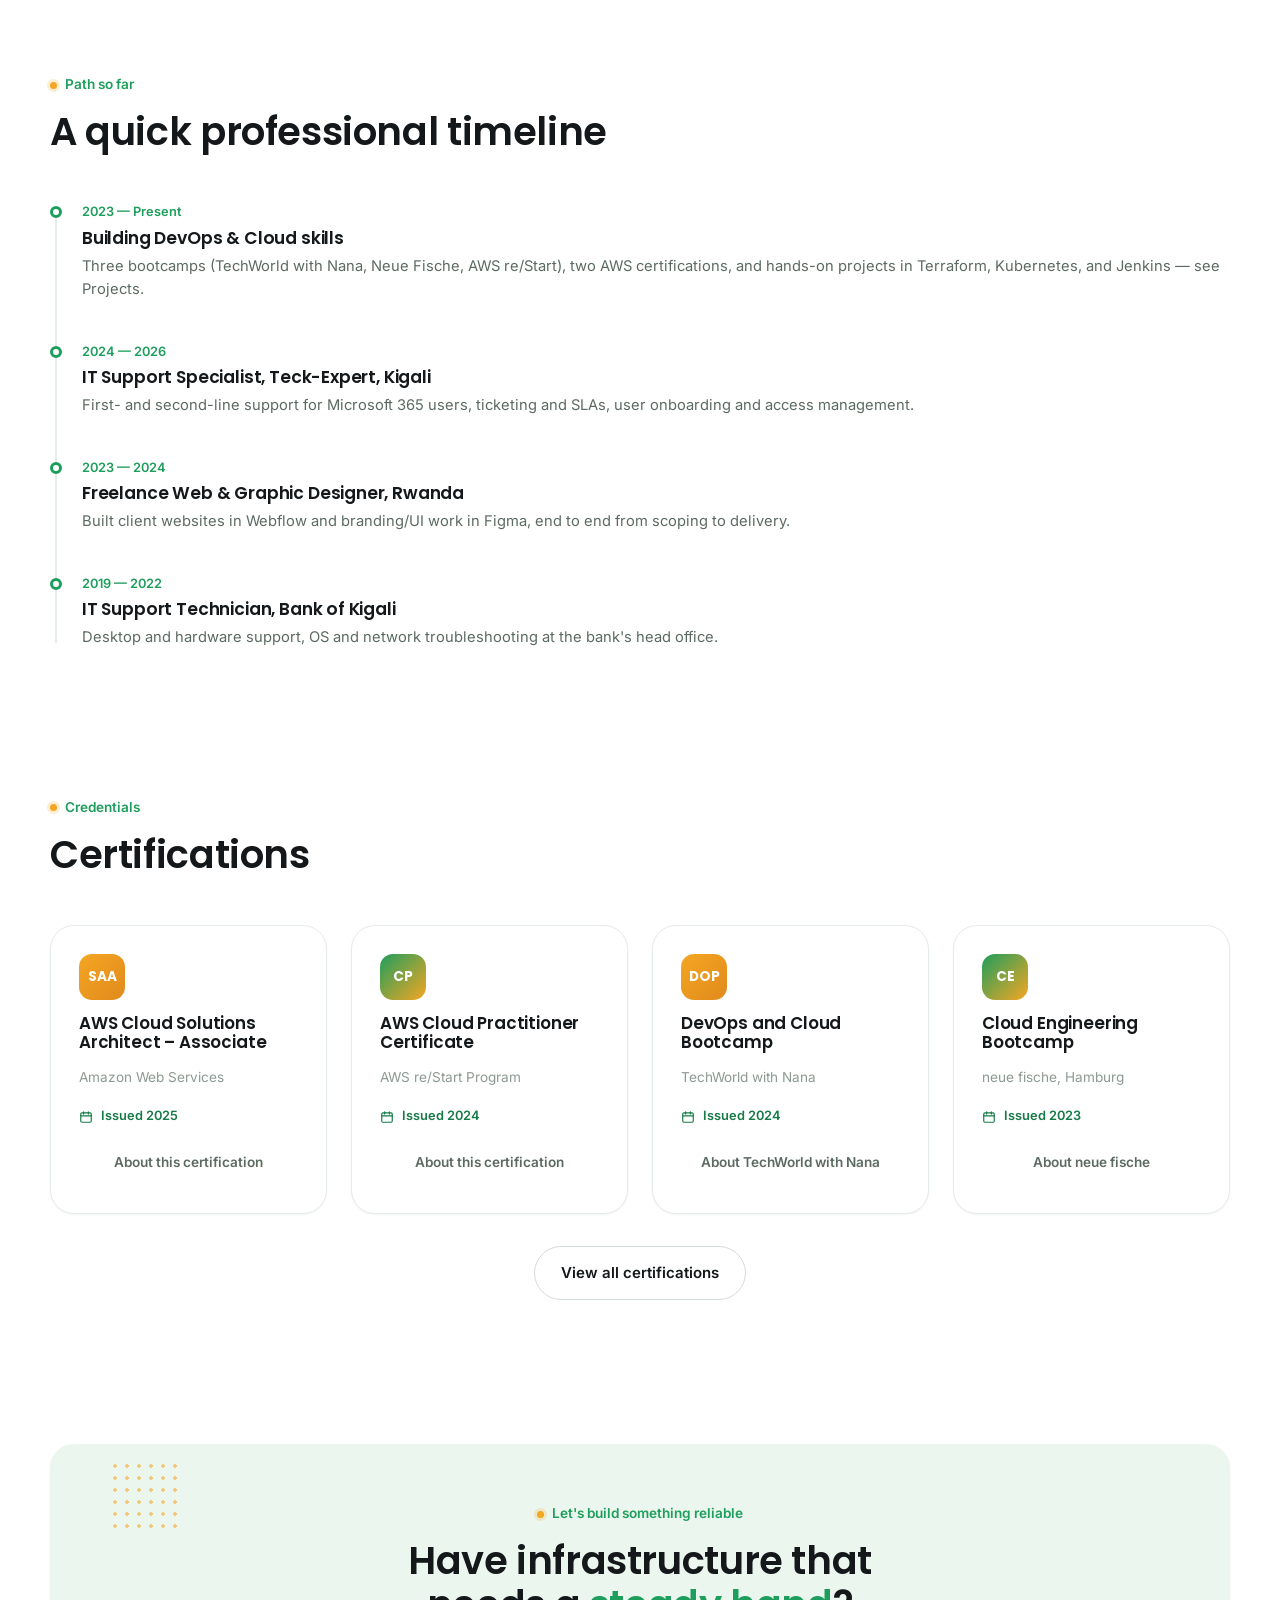
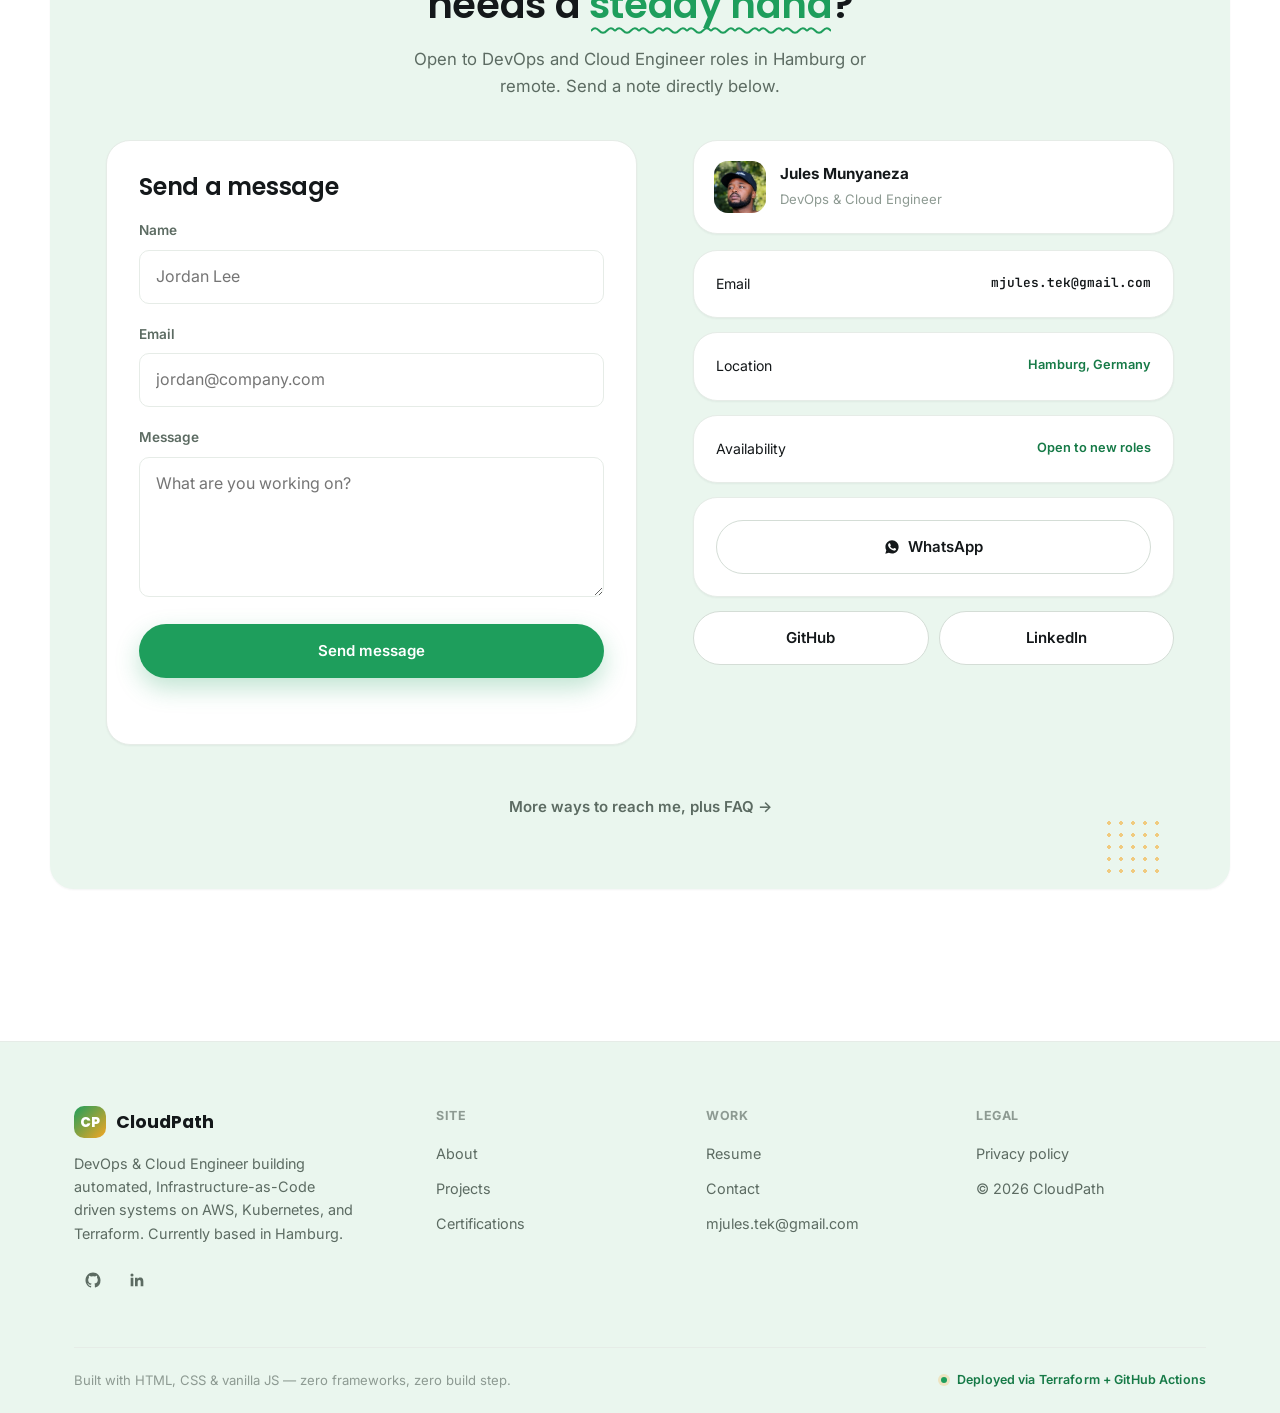
==== commit 6e25bb67: "updated frontend content 12" ====
--- a/public/index.html
+++ b/public/index.html
@@ -62,6 +62,7 @@
     <div class="container">
     <div class="hero-grid">
       <div class="hero-copy">
+        <img src="assets/images/avatar.jpg" alt="Jules Munyaneza" width="76" height="76" style="width:76px;height:76px;border-radius:50%;object-fit:cover;border:3px solid var(--accent);margin-bottom:20px;display:block;">
         <span class="eyebrow">Open to DevOps &amp; Cloud roles &middot; Hamburg / Remote</span>
         <h1>Infrastructure that stays <span class="hl">boring in production.</span></h1>
         <p class="hero-lede">I'm Jules Munyaneza, a DevOps &amp; Cloud Engineer based in Hamburg. I build automated, Infrastructure-as-Code driven systems on AWS, Kubernetes, and Terraform — and I document every project well enough that someone else could pick it up without me.</p>
@@ -231,6 +232,7 @@
               <label for="message">Message</label>
               <textarea id="message" name="message" placeholder="What are you working on?" required></textarea>
             </div>
+            <input type="checkbox" name="botcheck" id="botcheck" style="display:none" tabindex="-1" autocomplete="off">
             <button type="submit" class="btn btn-primary btn-block">Send message</button>
             <p class="form-status" id="formStatus" role="status"></p>
           </form>
@@ -252,6 +254,12 @@
           </div>
           <div class="card" style="padding:22px;margin-bottom:14px;background:var(--bg-elevated);">
             <div class="skill-row-head" style="margin-bottom:0;"><span>Availability</span><span style="color:var(--accent-dim);font-weight:600;">Open to new roles</span></div>
+          </div>
+          <div class="card" style="padding:22px;margin-bottom:14px;background:var(--bg-elevated);">
+            <a href="https://wa.me/4915213764888?text=Hi%20Jules%2C%20I%20saw%20your%20portfolio%20and%20wanted%20to%20reach%20out." target="_blank" rel="noopener" class="btn btn-secondary btn-block" style="display:flex;align-items:center;justify-content:center;gap:8px;">
+              <svg viewBox="0 0 24 24" width="16" height="16" fill="currentColor"><path d="M12.04 2C6.58 2 2.13 6.45 2.13 11.91c0 1.75.46 3.45 1.32 4.95L2 22l5.29-1.39a9.9 9.9 0 0 0 4.75 1.21h.01c5.46 0 9.9-4.45 9.9-9.91C21.96 6.45 17.5 2 12.04 2zm5.8 14.03c-.24.68-1.4 1.3-1.93 1.36-.5.06-1.03.25-3.5-.73-2.96-1.18-4.85-4.13-5-4.32-.14-.19-1.2-1.59-1.2-3.04 0-1.44.76-2.15 1.03-2.44.27-.29.6-.36.8-.36.2 0 .4 0 .57.01.19.01.43-.07.67.51.24.58.83 2.02.9 2.17.07.14.12.31.02.5-.1.19-.15.31-.3.48-.15.17-.31.37-.44.5-.15.14-.3.3-.13.58.17.29.76 1.25 1.63 2.03 1.12 1 2.06 1.31 2.35 1.46.29.14.46.12.63-.07.17-.19.72-.84.92-1.13.19-.29.38-.24.64-.14.26.1 1.65.78 1.94.92.29.14.48.22.55.34.07.12.07.68-.17 1.36z"/></svg>
+              WhatsApp
+            </a>
           </div>
           <div style="display:flex;gap:10px;">
             <a href="https://github.com/mjulestek" target="_blank" rel="noopener" class="btn btn-secondary btn-block">GitHub</a>
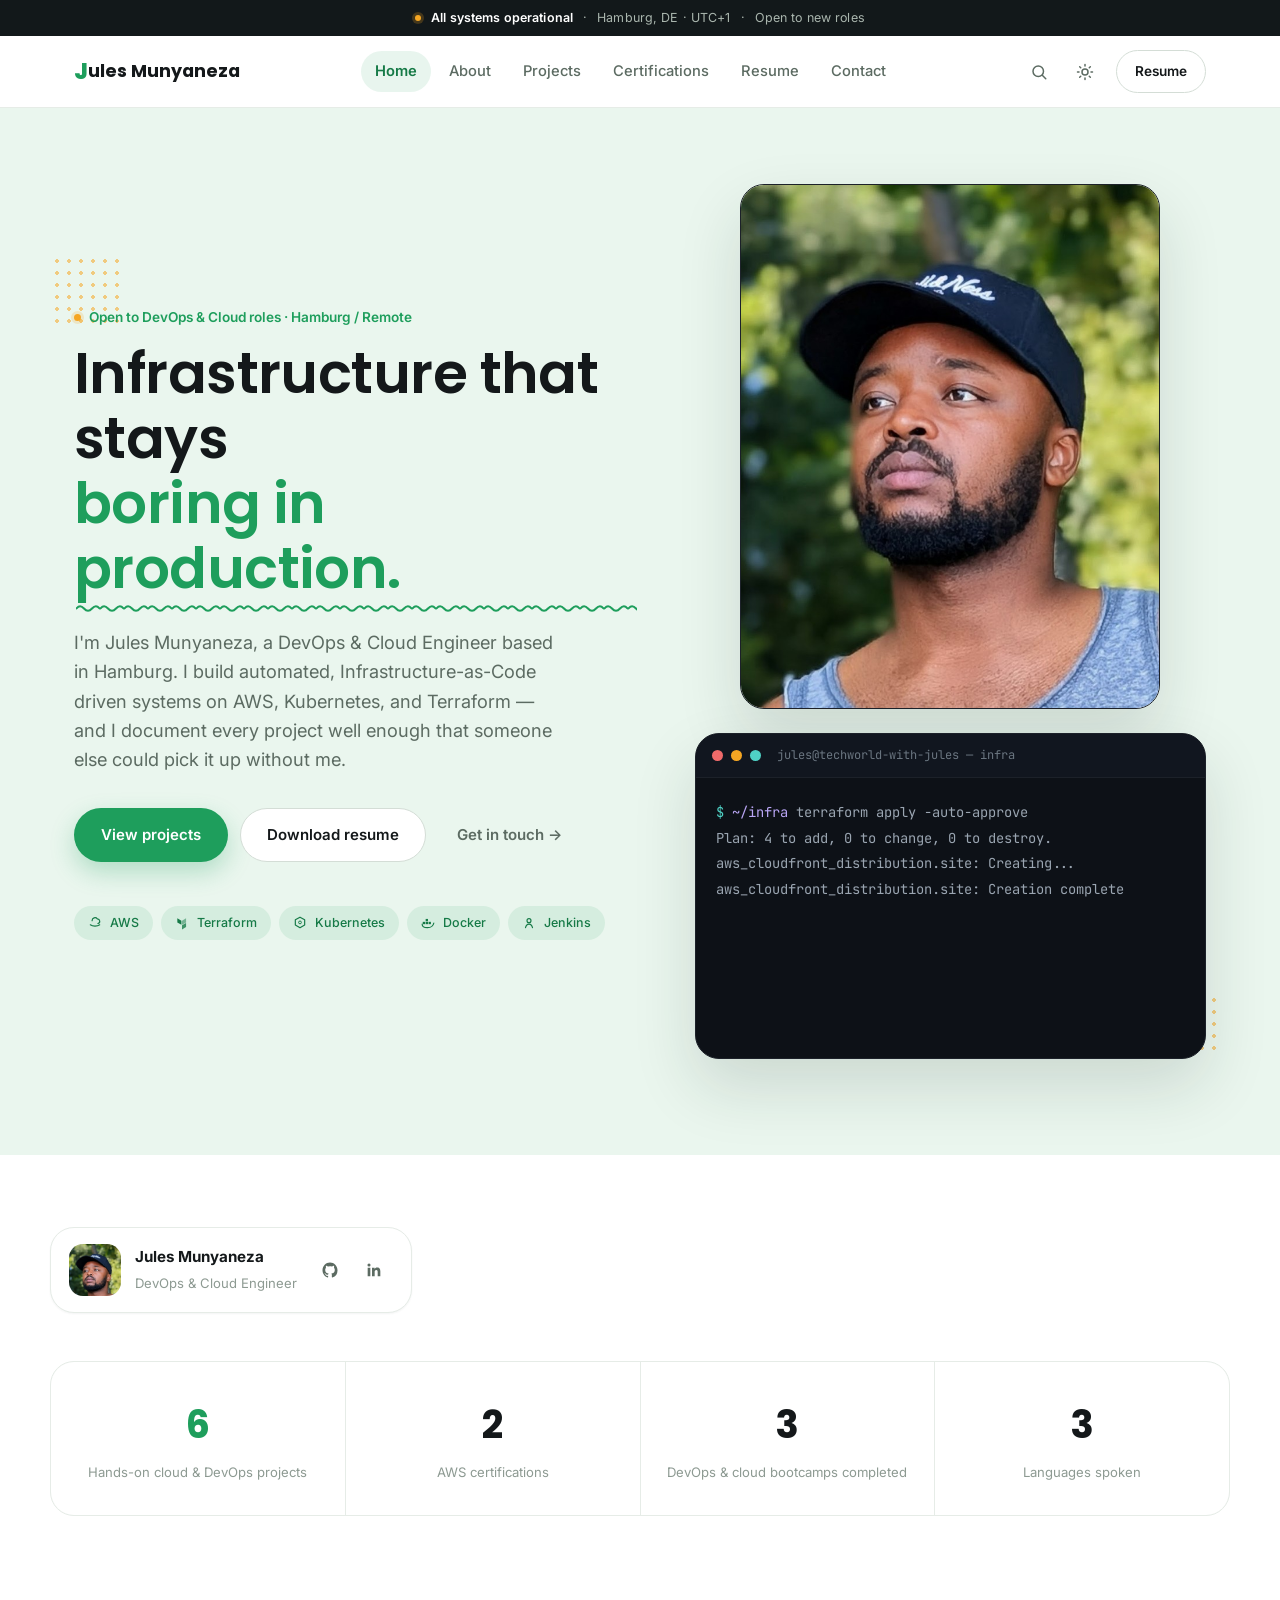
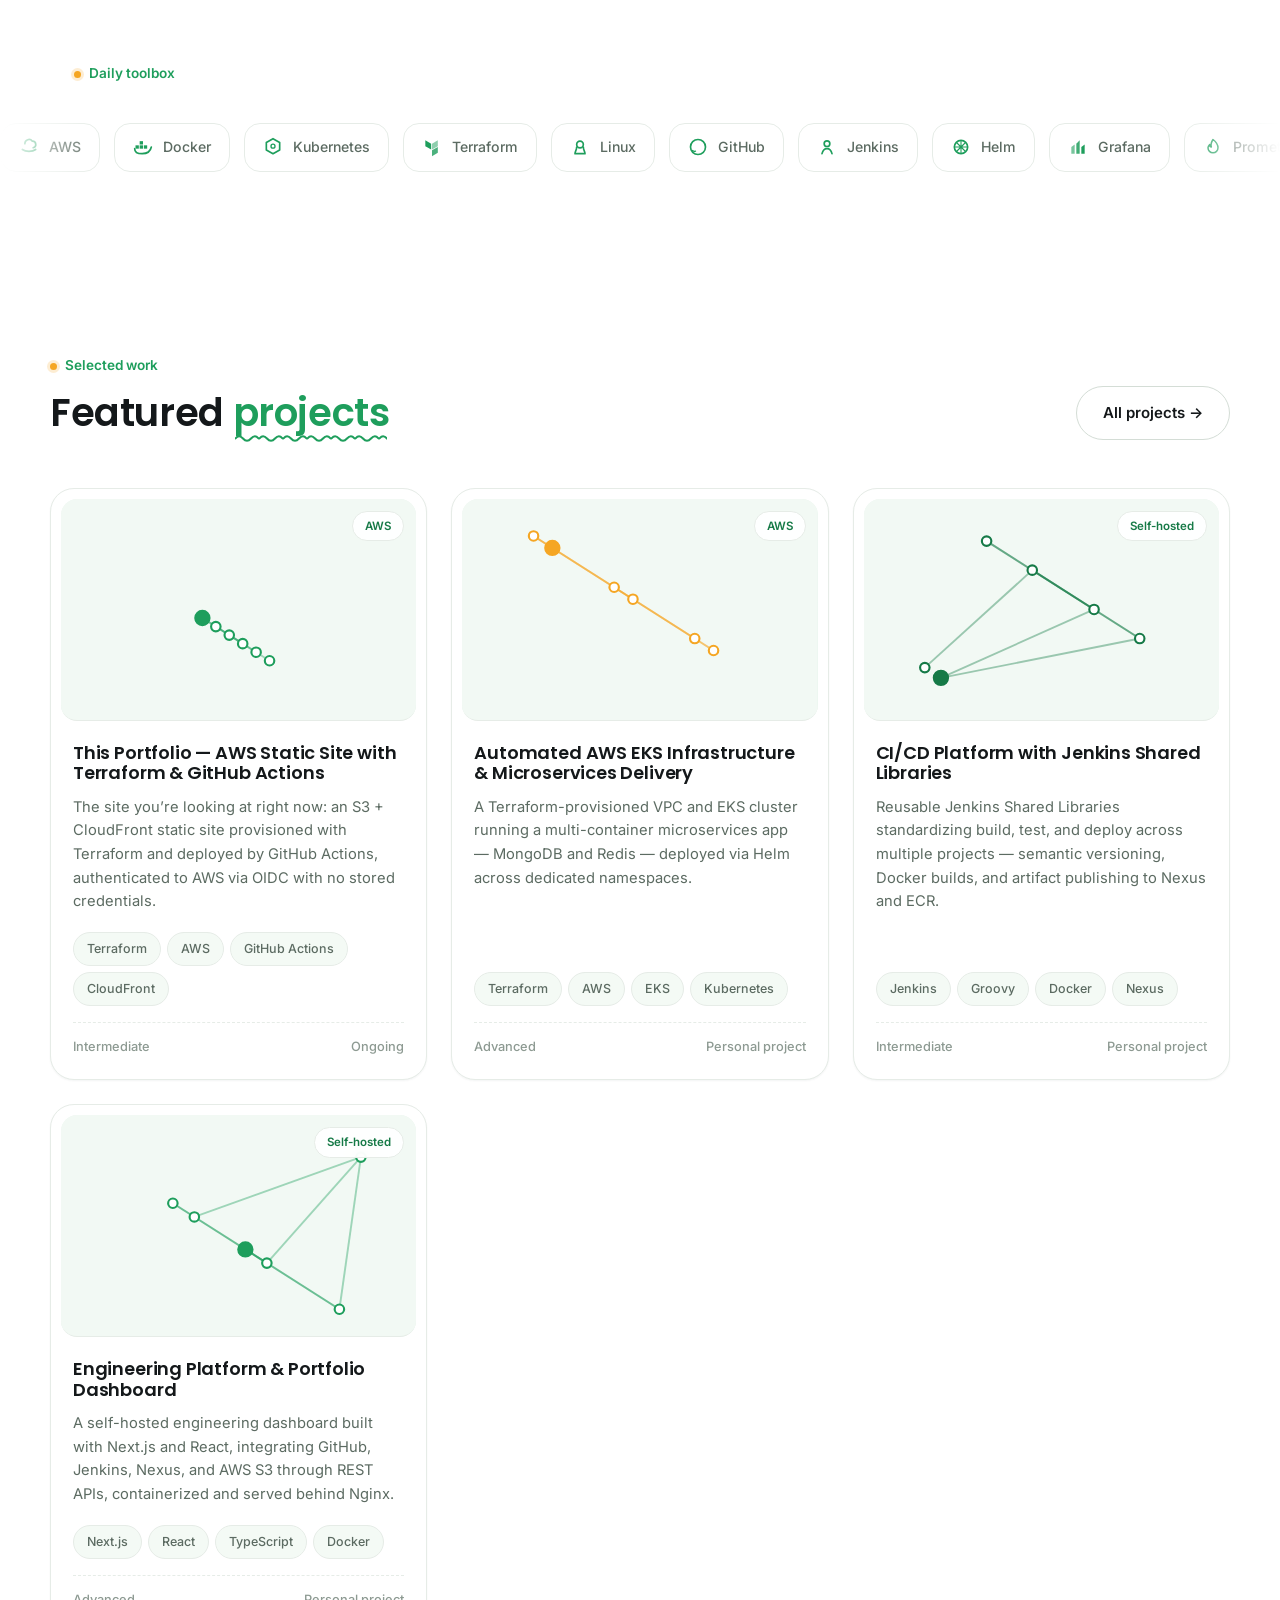
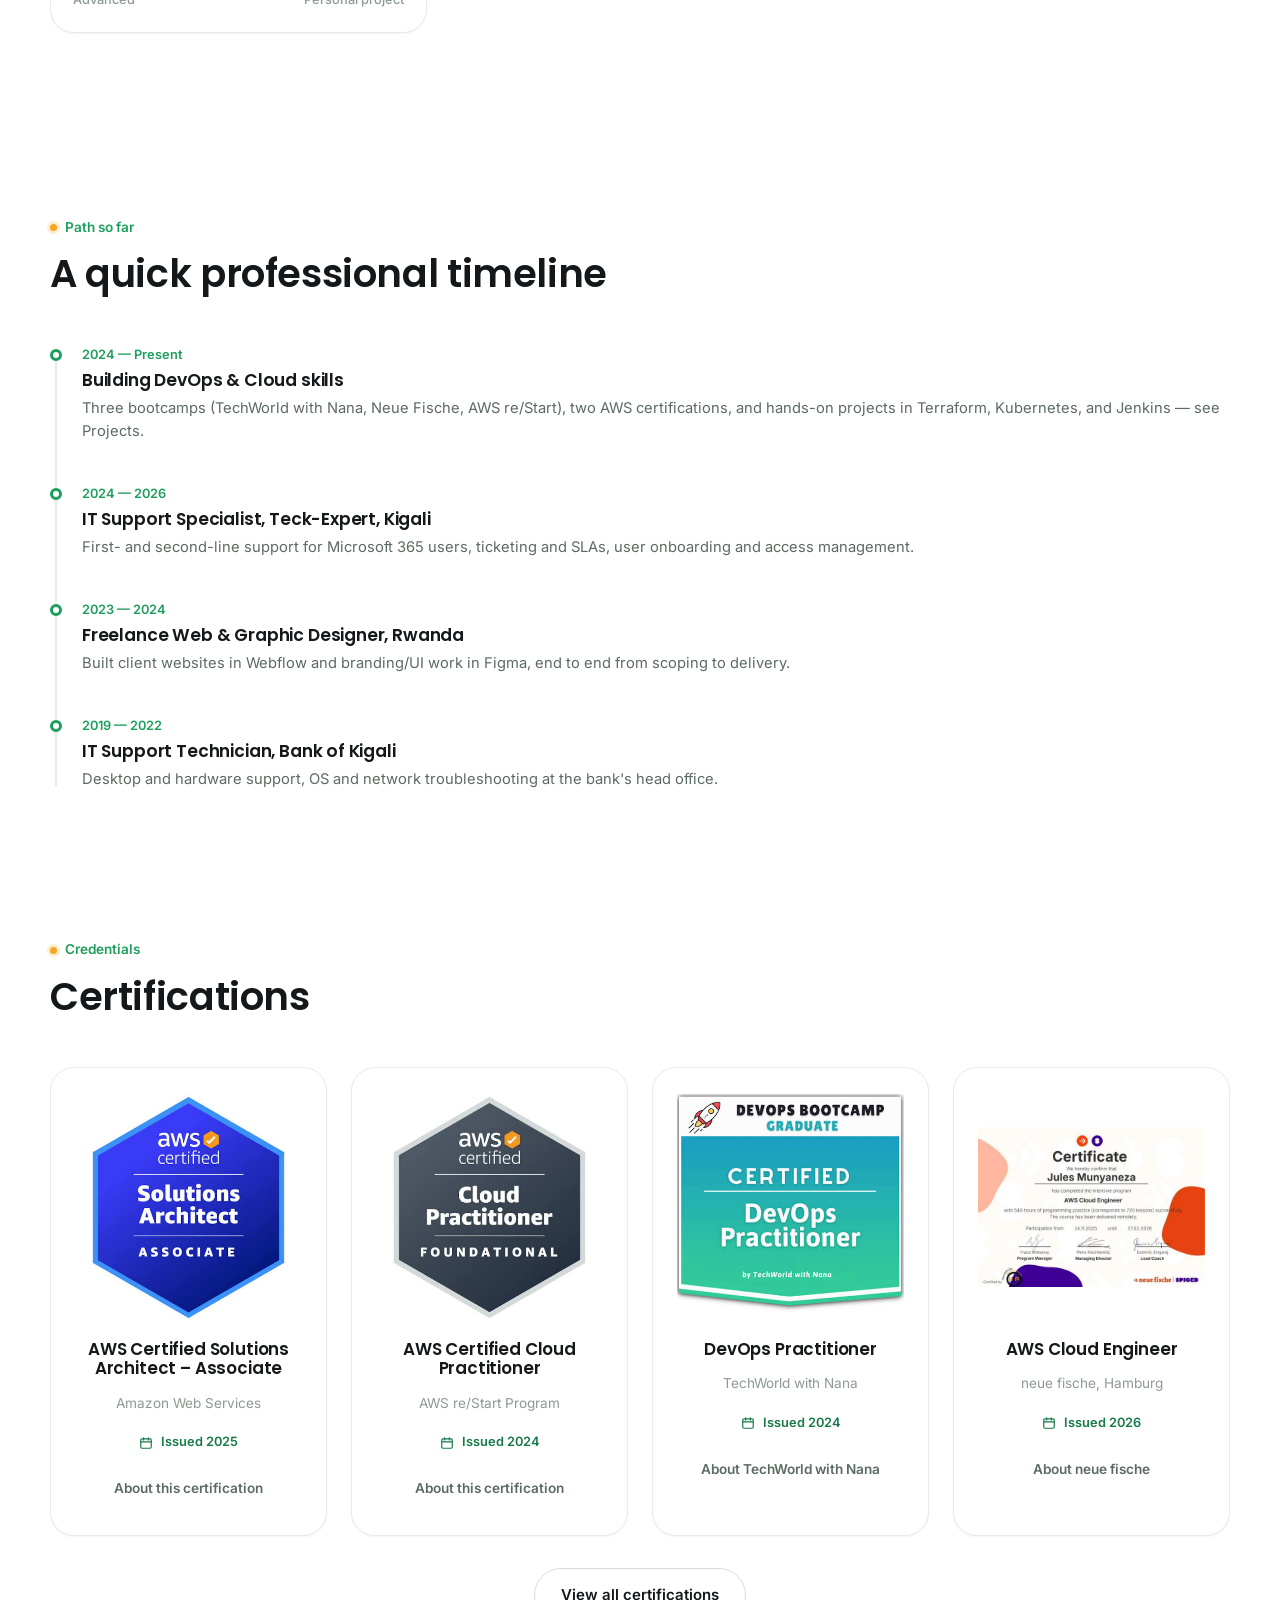
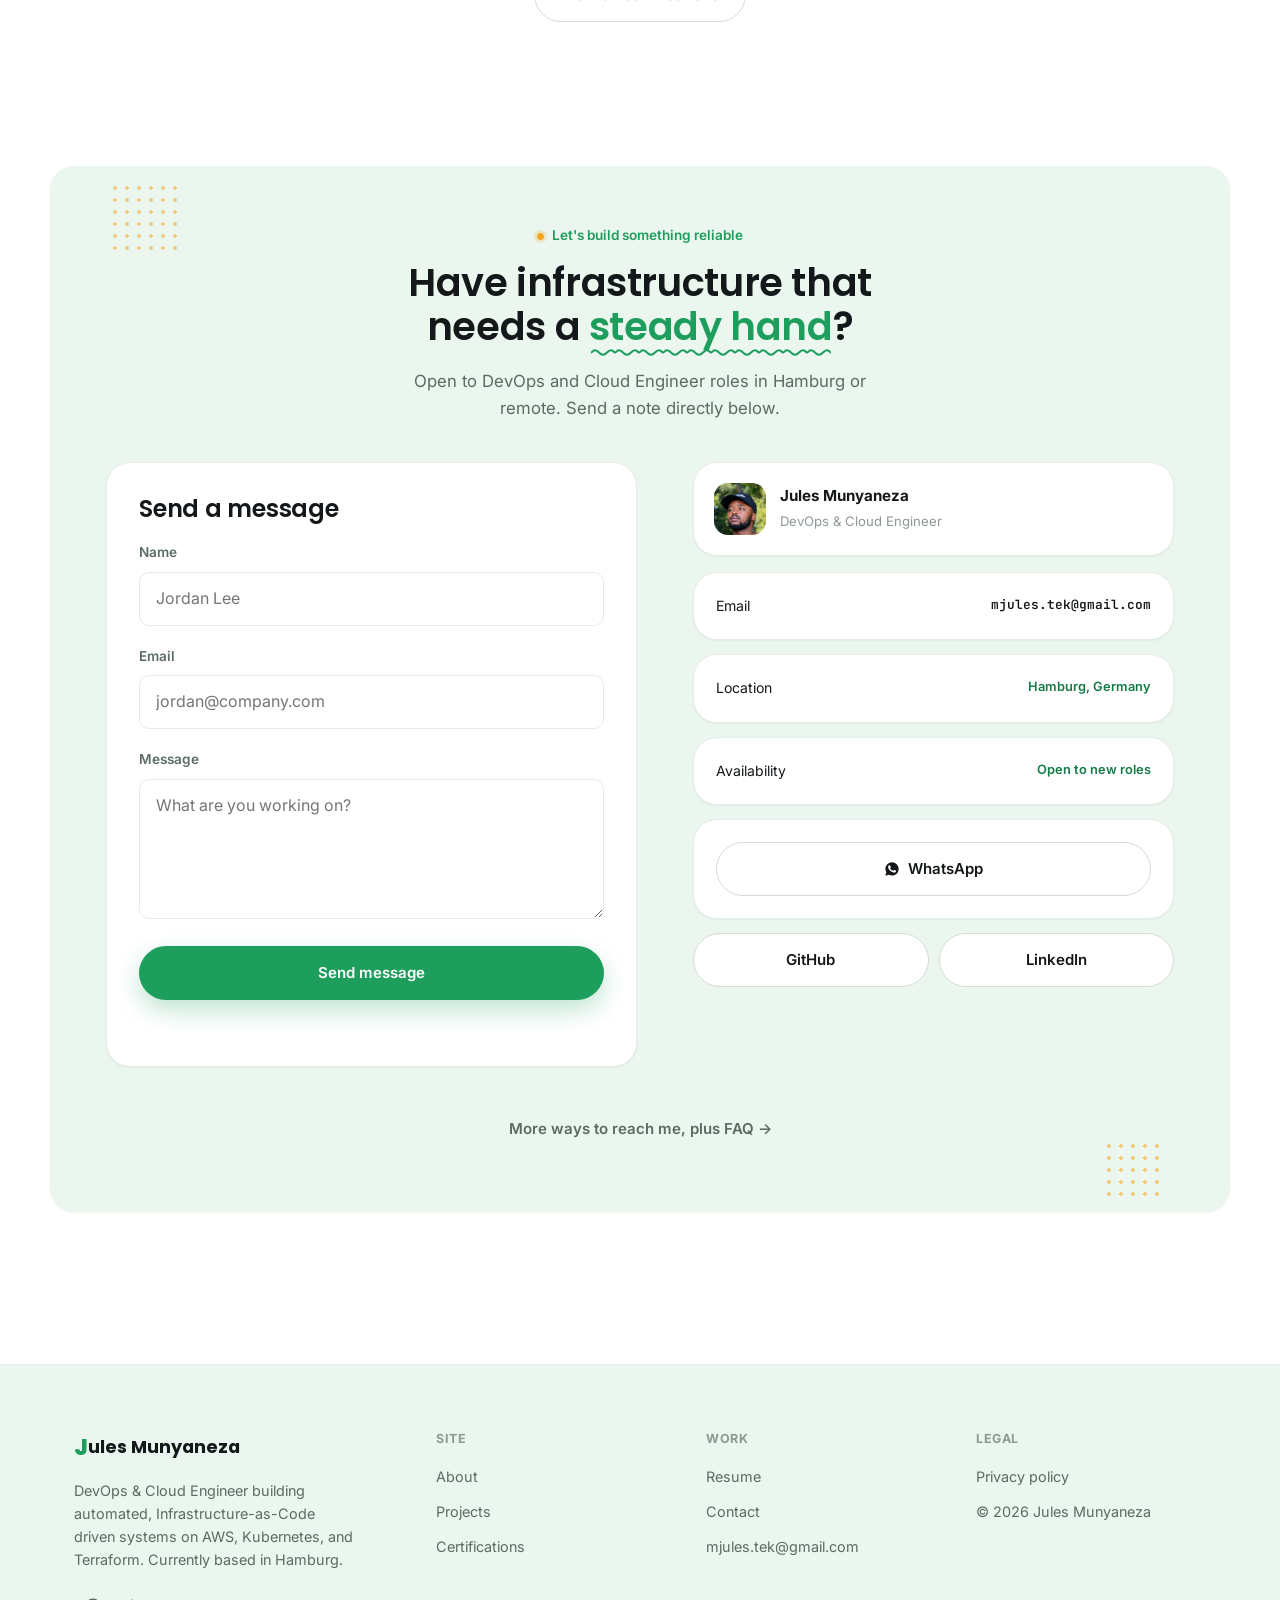
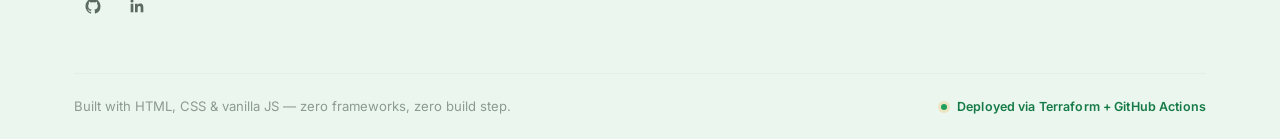
==== commit e1d802a7: "enhanced sections UI/UX" ====
--- a/public/index.html
+++ b/public/index.html
@@ -62,7 +62,6 @@
     <div class="container">
     <div class="hero-grid">
       <div class="hero-copy">
-        <img src="assets/images/avatar.jpg" alt="Jules Munyaneza" width="76" height="76" style="width:76px;height:76px;border-radius:50%;object-fit:cover;border:3px solid var(--accent);margin-bottom:20px;display:block;">
         <span class="eyebrow">Open to DevOps &amp; Cloud roles &middot; Hamburg / Remote</span>
         <h1>Infrastructure that stays <span class="hl">boring in production.</span></h1>
         <p class="hero-lede">I'm Jules Munyaneza, a DevOps &amp; Cloud Engineer based in Hamburg. I build automated, Infrastructure-as-Code driven systems on AWS, Kubernetes, and Terraform — and I document every project well enough that someone else could pick it up without me.</p>
@@ -74,12 +73,16 @@
         <div class="hero-badges" data-tech-badges="AWS, Terraform, Kubernetes, Docker, Jenkins"></div>
       </div>
 
-      <div class="terminal reveal-right">
-        <div class="terminal-bar">
-          <span class="terminal-dot r"></span><span class="terminal-dot y"></span><span class="terminal-dot g"></span>
-          <span class="terminal-title">jules@techworld-with-jules — infra</span>
-        </div>
-        <div class="terminal-body" id="heroTerminal"></div>
+      <div class="reveal-right">
+        <img src="assets/images/hero-photo.jpg" alt="Jules Munyaneza" style="width:100%;max-width:420px;aspect-ratio:4/5;object-fit:cover;border-radius:var(--radius-lg);border:1px solid #1c2129;box-shadow:var(--shadow-lg);display:block;margin:0 auto 24px;">
+
+        <div class="terminal">
+          <div class="terminal-bar">
+            <span class="terminal-dot r"></span><span class="terminal-dot y"></span><span class="terminal-dot g"></span>
+            <span class="terminal-title">jules@techworld-with-jules — infra</span>
+          </div>
+          <div class="terminal-body" id="heroTerminal"></div>
+        </div>
       </div>
     </div>
     </div>
@@ -141,7 +144,7 @@
     </div>
     <div class="timeline">
       <div class="timeline-item reveal">
-        <div class="timeline-date">2023 — Present</div>
+        <div class="timeline-date">2024 — Present</div>
         <h4>Building DevOps &amp; Cloud skills</h4>
         <p>Three bootcamps (TechWorld with Nana, Neue Fische, AWS re/Start), two AWS certifications, and hands-on projects in Terraform, Kubernetes, and Jenkins — see Projects.</p>
       </div>
@@ -171,31 +174,31 @@
     </div>
     <div class="project-grid grid-cols-4">
       <div class="card cert-card reveal">
-        <div class="cert-icon amber">SAA</div>
-        <h4>AWS Cloud Solutions Architect – Associate</h4>
+        <img src="assets/images/certifications/aws-solutions-architect-associate.png" alt="AWS Certified Solutions Architect – Associate badge" class="cert-badge-img">
+        <h4>AWS Certified Solutions Architect – Associate</h4>
         <span class="cert-issuer">Amazon Web Services</span>
         <div class="cert-date-row"><svg viewBox="0 0 24 24" fill="none" stroke="currentColor" stroke-width="2" stroke-linecap="round" stroke-linejoin="round"><rect x="3" y="5" width="18" height="16" rx="2"/><path d="M16 3v4M8 3v4M3 10h18"/></svg><span>Issued 2025</span></div>
         <a href="https://aws.amazon.com/certification/certified-solutions-architect-associate/" target="_blank" rel="noopener" class="btn btn-ghost btn-sm">About this certification</a>
       </div>
       <div class="card cert-card reveal">
-        <div class="cert-icon ">CP</div>
-        <h4>AWS Cloud Practitioner Certificate</h4>
+        <img src="assets/images/certifications/aws-cloud-practitioner.png" alt="AWS Certified Cloud Practitioner badge" class="cert-badge-img">
+        <h4>AWS Certified Cloud Practitioner</h4>
         <span class="cert-issuer">AWS re/Start Program</span>
         <div class="cert-date-row"><svg viewBox="0 0 24 24" fill="none" stroke="currentColor" stroke-width="2" stroke-linecap="round" stroke-linejoin="round"><rect x="3" y="5" width="18" height="16" rx="2"/><path d="M16 3v4M8 3v4M3 10h18"/></svg><span>Issued 2024</span></div>
         <a href="https://aws.amazon.com/certification/certified-cloud-practitioner/" target="_blank" rel="noopener" class="btn btn-ghost btn-sm">About this certification</a>
       </div>
       <div class="card cert-card reveal">
-        <div class="cert-icon amber">DOP</div>
-        <h4>DevOps and Cloud Bootcamp</h4>
+        <img src="assets/images/certifications/devops-practitioner-techworld-nana.png" alt="DevOps Bootcamp Graduate badge, TechWorld with Nana" class="cert-badge-img">
+        <h4>DevOps Practitioner</h4>
         <span class="cert-issuer">TechWorld with Nana</span>
         <div class="cert-date-row"><svg viewBox="0 0 24 24" fill="none" stroke="currentColor" stroke-width="2" stroke-linecap="round" stroke-linejoin="round"><rect x="3" y="5" width="18" height="16" rx="2"/><path d="M16 3v4M8 3v4M3 10h18"/></svg><span>Issued 2024</span></div>
         <a href="https://www.techworld-with-nana.com/" target="_blank" rel="noopener" class="btn btn-ghost btn-sm">About TechWorld with Nana</a>
       </div>
       <div class="card cert-card reveal">
-        <div class="cert-icon ">CE</div>
-        <h4>Cloud Engineering Bootcamp</h4>
+        <img src="assets/images/certifications/neuefische-cloud-engineer.jpg" alt="neue fische AWS Cloud Engineer certificate for Jules Munyaneza" class="cert-badge-img" style="border-radius:8px;">
+        <h4>AWS Cloud Engineer</h4>
         <span class="cert-issuer">neue fische, Hamburg</span>
-        <div class="cert-date-row"><svg viewBox="0 0 24 24" fill="none" stroke="currentColor" stroke-width="2" stroke-linecap="round" stroke-linejoin="round"><rect x="3" y="5" width="18" height="16" rx="2"/><path d="M16 3v4M8 3v4M3 10h18"/></svg><span>Issued 2023</span></div>
+        <div class="cert-date-row"><svg viewBox="0 0 24 24" fill="none" stroke="currentColor" stroke-width="2" stroke-linecap="round" stroke-linejoin="round"><rect x="3" y="5" width="18" height="16" rx="2"/><path d="M16 3v4M8 3v4M3 10h18"/></svg><span>Issued 2026</span></div>
         <a href="https://www.neuefische.de/en" target="_blank" rel="noopener" class="btn btn-ghost btn-sm">About neue fische</a>
       </div>
     </div>
--- a/public/assets/css/style.css
+++ b/public/assets/css/style.css
@@ -1,5 +1,5 @@
 /* ============================================================
-   CloudPath — Design System (v2)
+   Design System (v2)
    Rebuilt on a light "learning-platform" system: warm white
    surfaces, soft mint section bands, forest-green primary,
    gold secondary, big rounded white cards. The dark terminal
@@ -318,20 +318,16 @@
 .nav-brand {
   display: flex;
   align-items: center;
-  gap: 10px;
+  gap: 0;
   font-family: var(--font-display);
   font-weight: 700;
   font-size: 1.1rem;
   color: var(--text-primary);
 }
 .nav-brand .brand-mark {
-  width: 32px; height: 32px;
-  border-radius: 10px;
-  background: linear-gradient(135deg, var(--accent), var(--accent-amber));
-  display: flex; align-items: center; justify-content: center;
-  color: #ffffff;
+  color: var(--accent);
   font-weight: 800;
-  font-size: 0.85rem;
+  font-size: 1.3em;
 }
 
 .nav-links {
@@ -895,7 +891,8 @@
 /* ============================================================
    CERTIFICATION CARDS
    ============================================================ */
-.cert-card { padding: 28px; display: flex; flex-direction: column; gap: 14px; }
+.cert-card { padding: 24px; display: flex; flex-direction: column; gap: 14px; align-items: center; text-align: center; }
+.cert-badge-img { width: 100%; max-width: 230px; height: 230px; object-fit: contain; margin: 0 auto 4px; display: block; }
 .cert-icon { width: 46px; height: 46px; border-radius: 13px; background: linear-gradient(135deg, var(--accent), var(--accent-amber)); display: flex; align-items: center; justify-content: center; color: #ffffff; font-family: var(--font-display); font-weight: 700; font-size: 0.85rem; }
 .cert-icon.amber { background: linear-gradient(135deg, var(--accent-amber), #e08a1c); }
 .cert-card h4 { font-size: 1.05rem; }
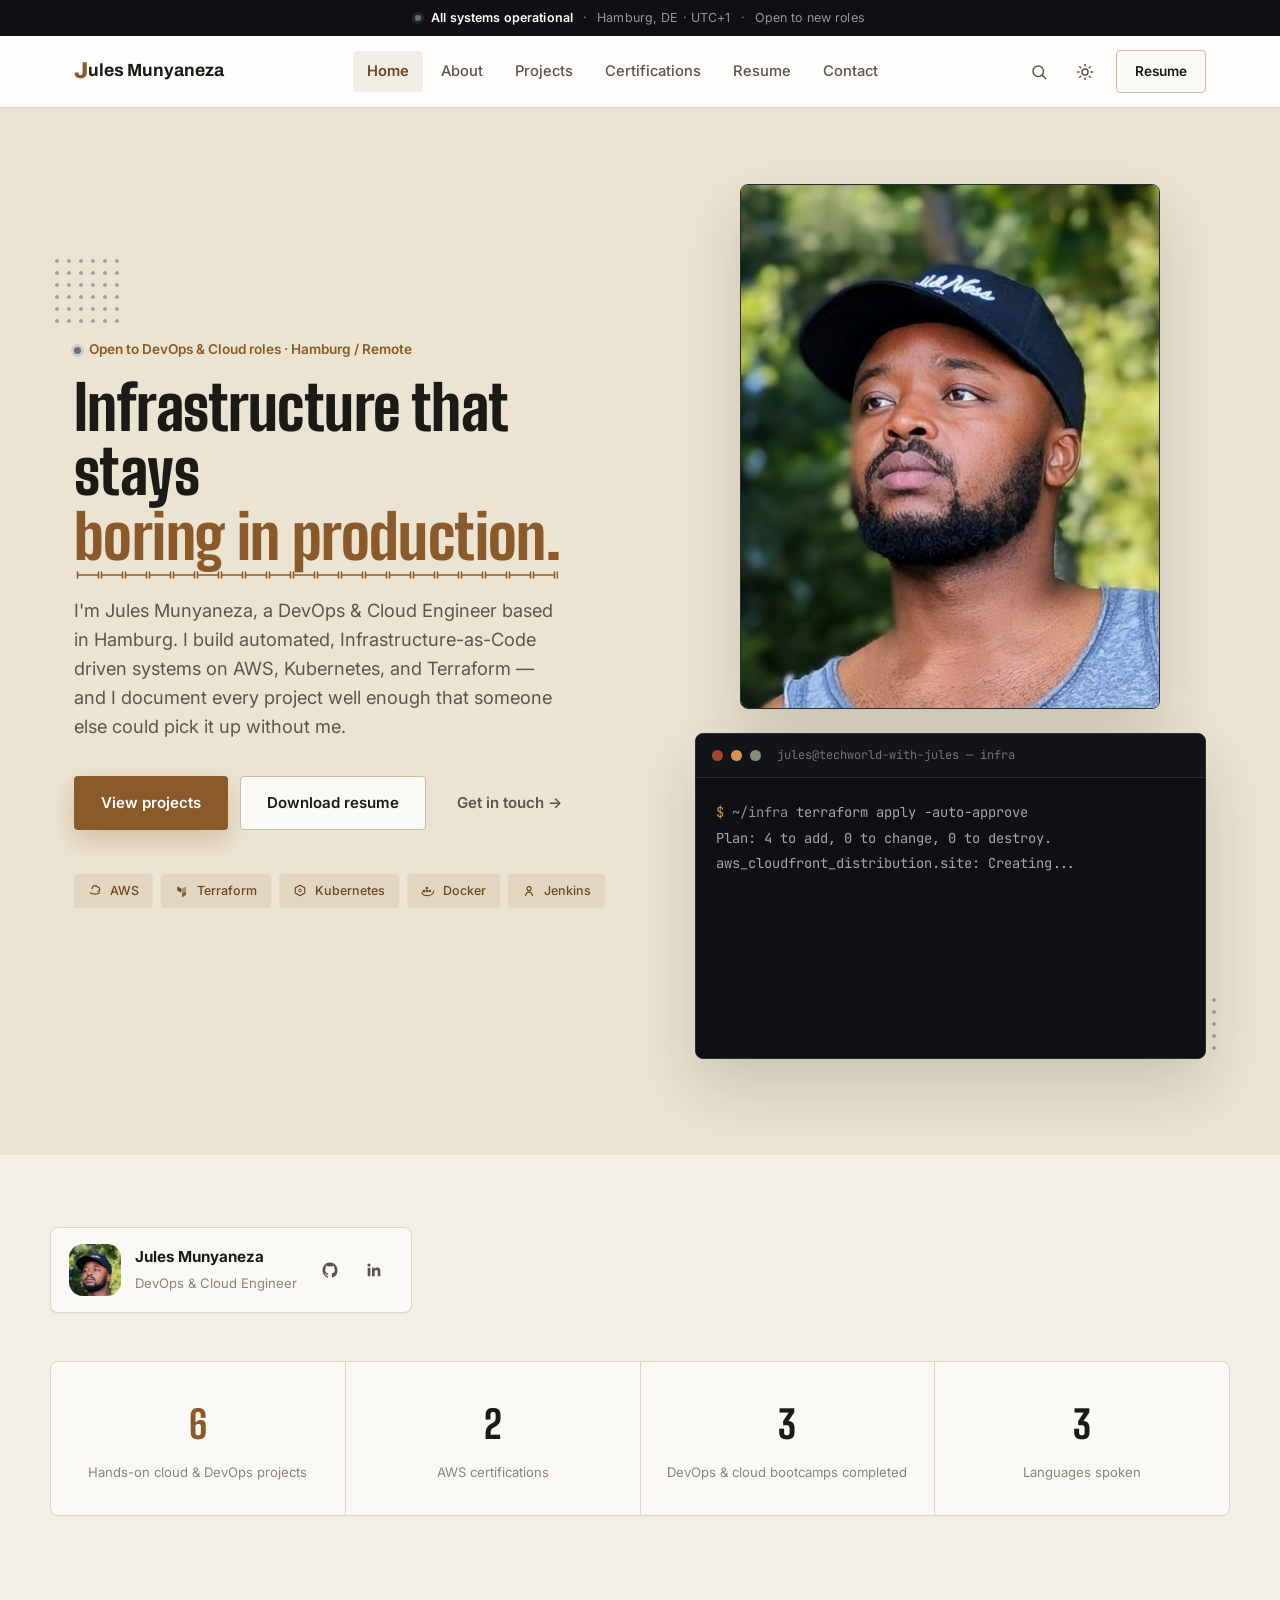
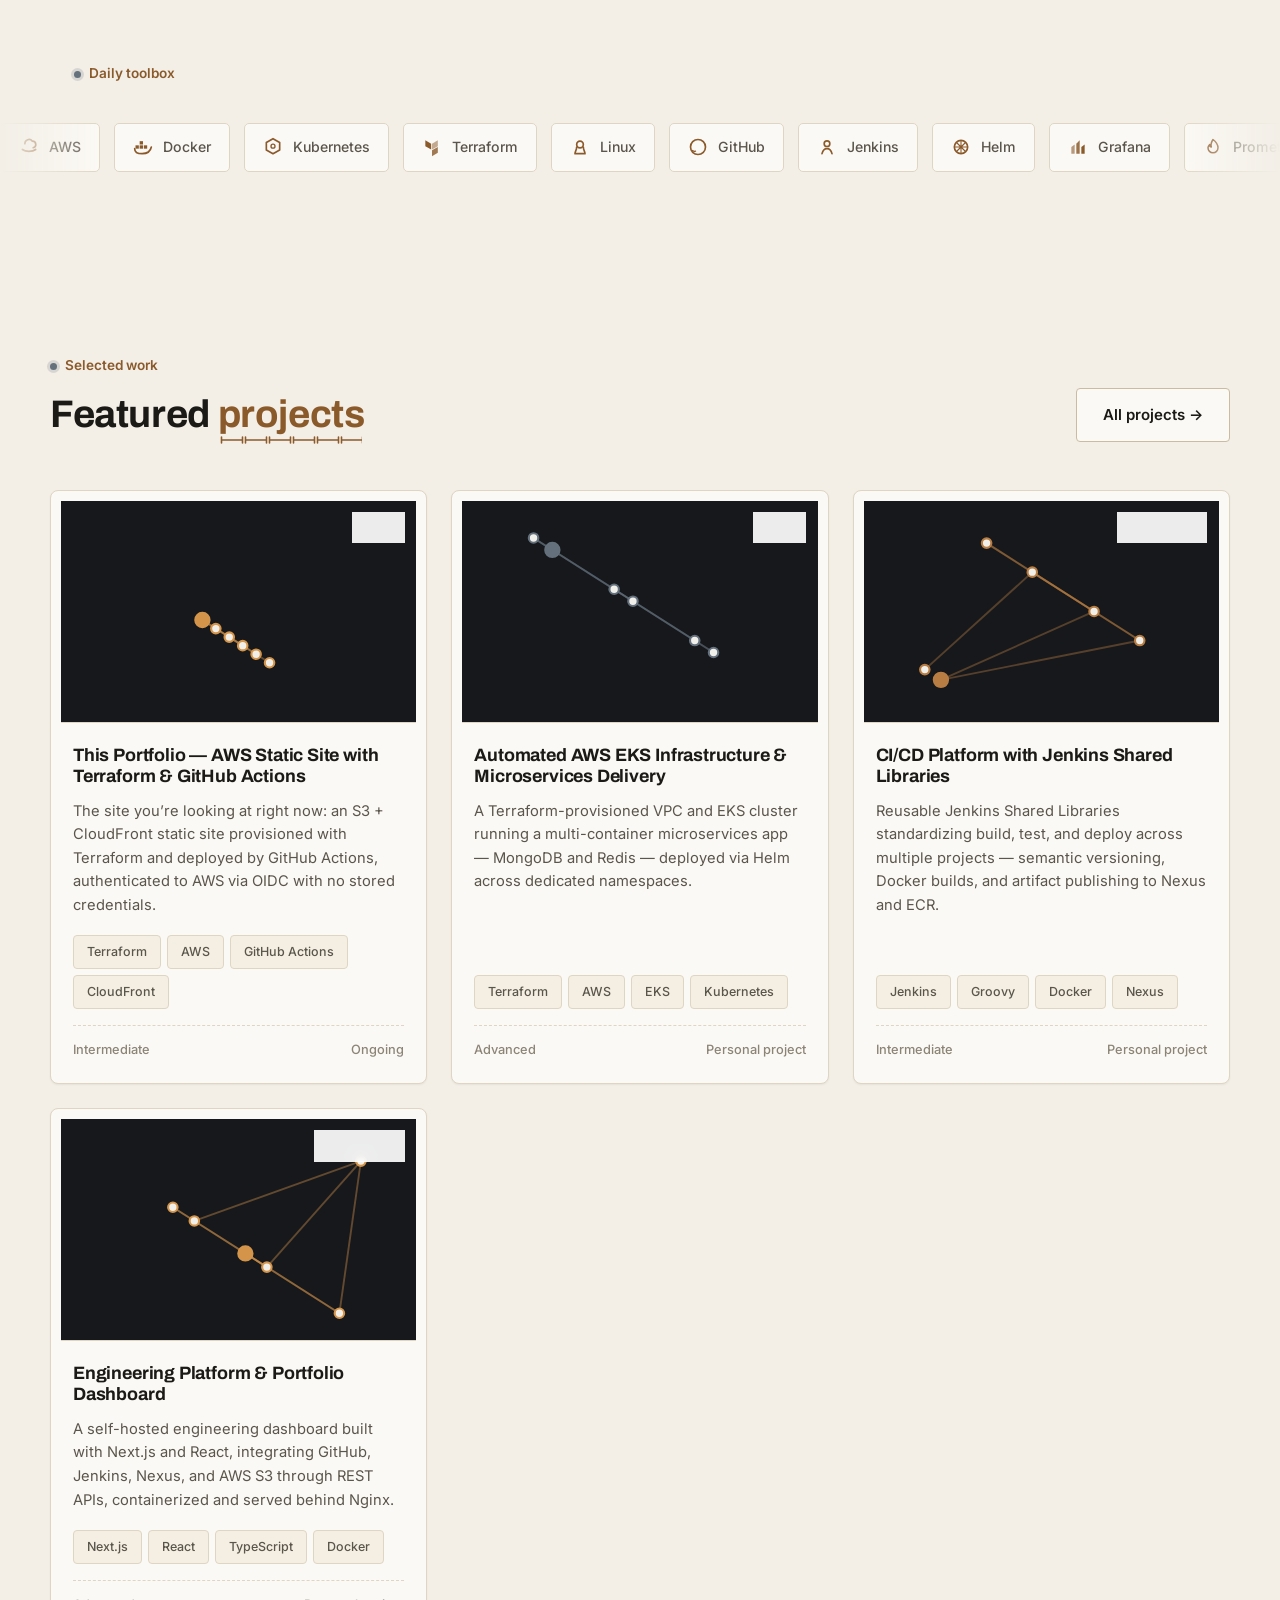
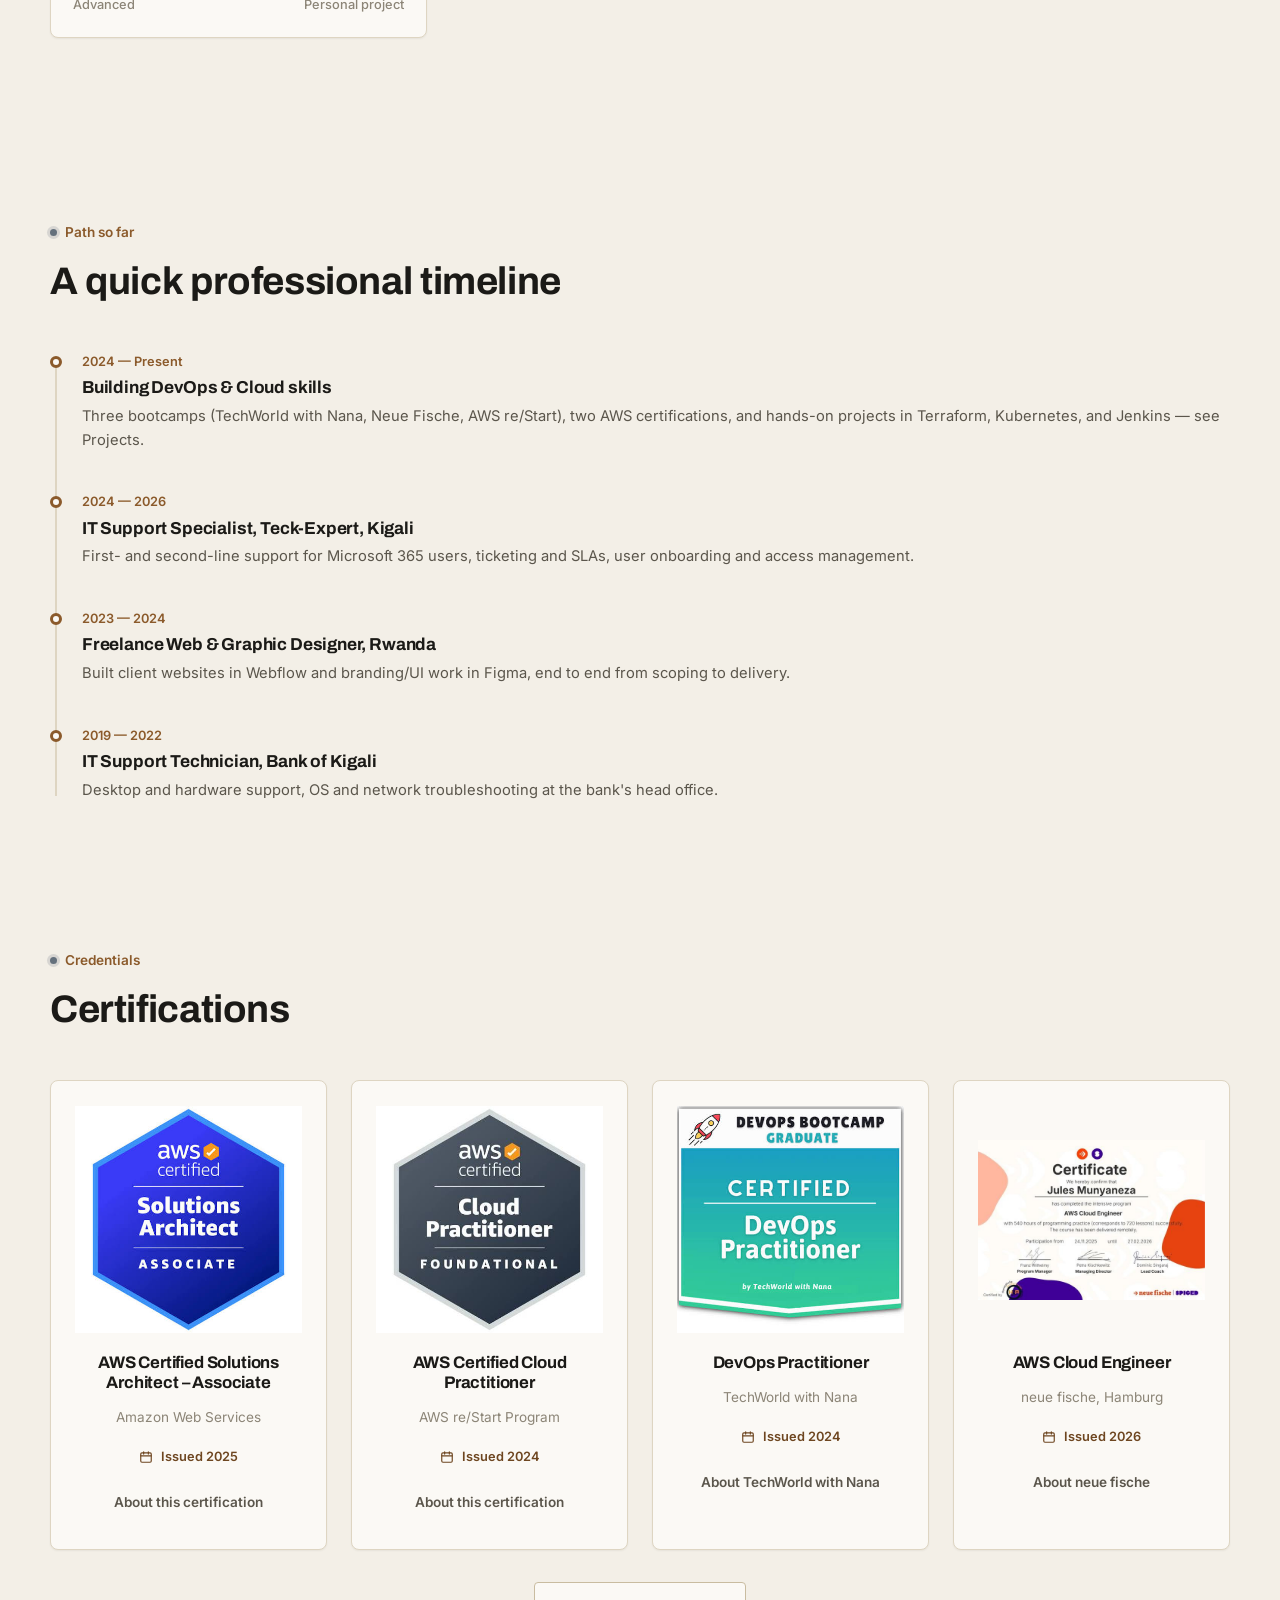
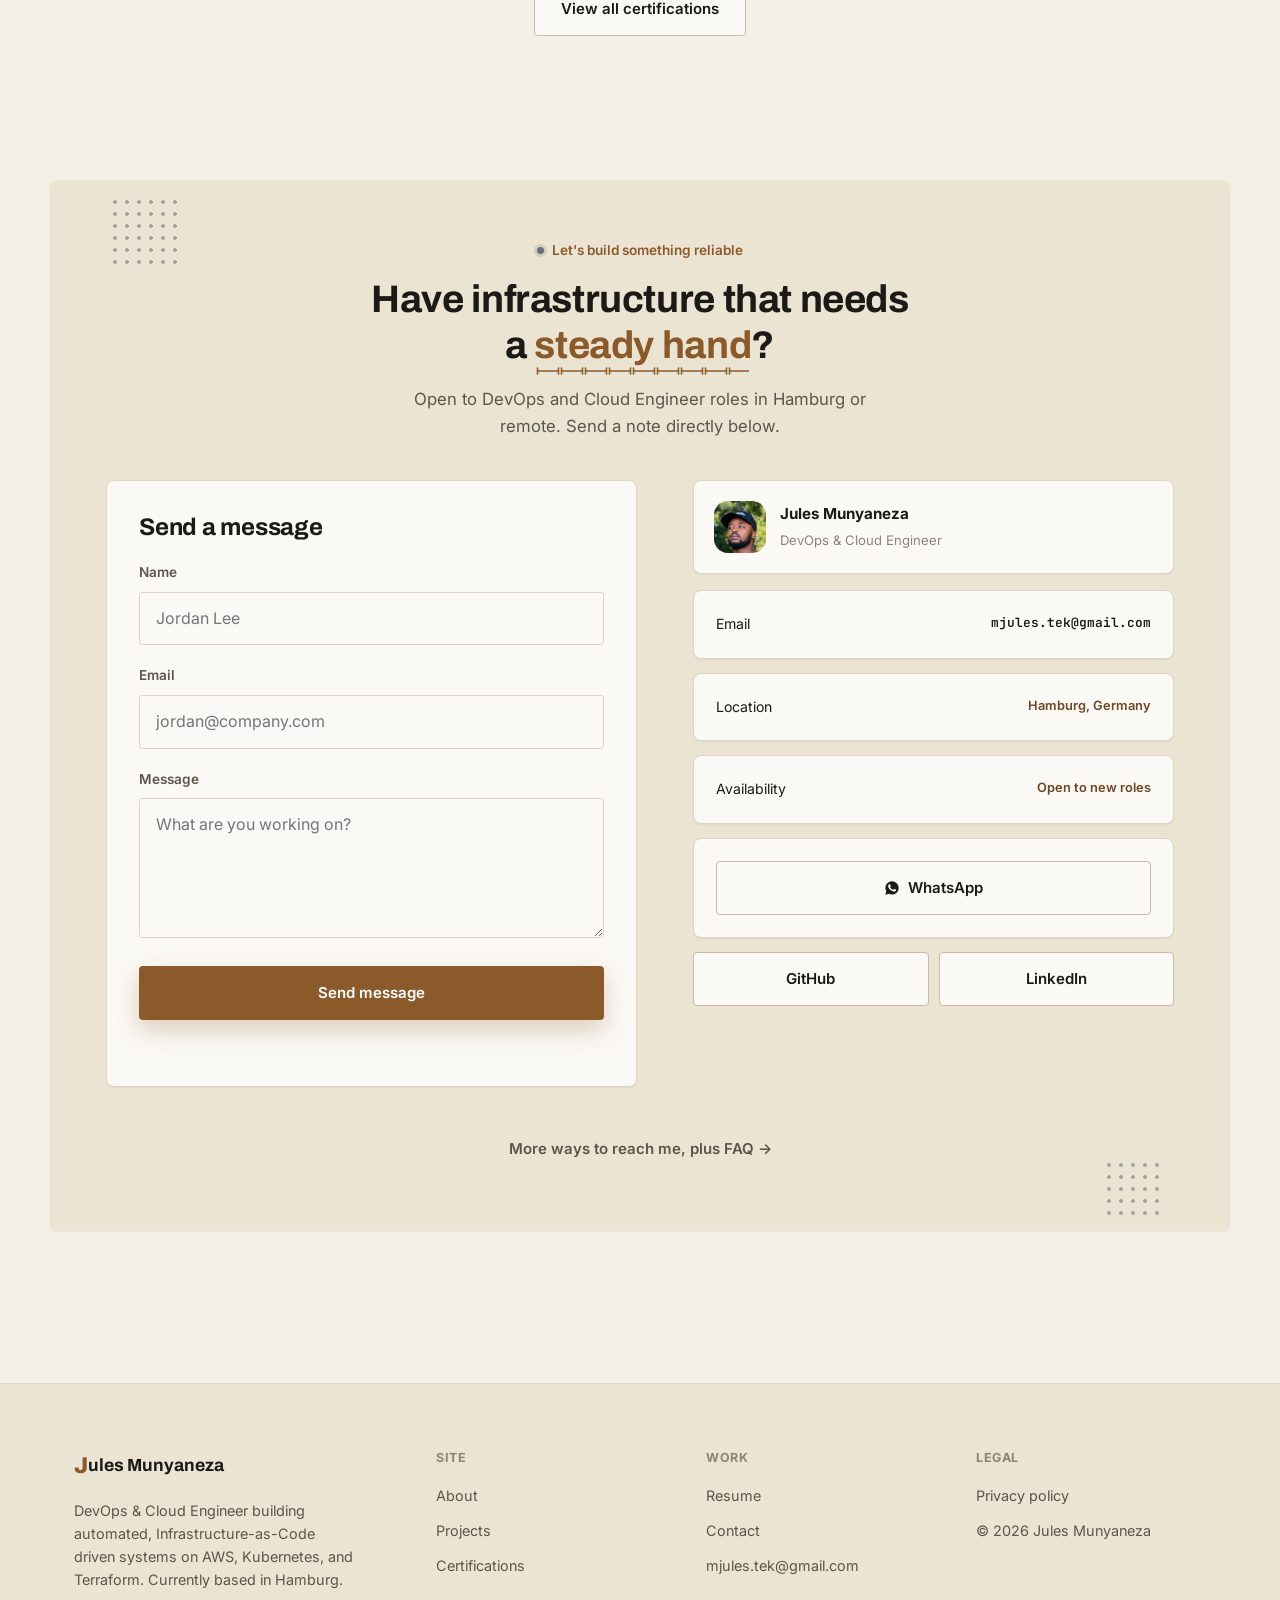
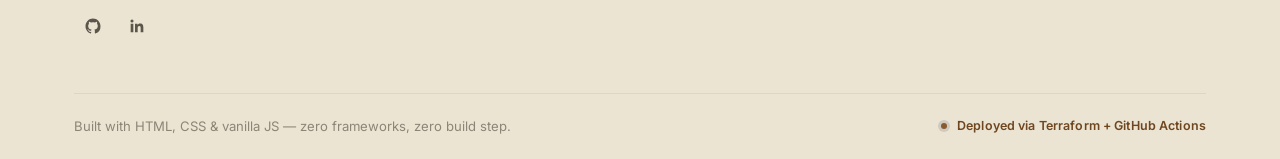
==== commit 3a130ed1: "enhanced sections UI/UX cta and colors" ====
--- a/public/index.html
+++ b/public/index.html
@@ -5,14 +5,14 @@
 <meta name="viewport" content="width=device-width, initial-scale=1.0">
 <title>Jules Munyaneza — DevOps &amp; Cloud Engineer Portfolio</title>
 <meta name="description" content="DevOps & Cloud Engineer based in Hamburg, Germany. AWS, Terraform, Kubernetes, and Jenkins — hands-on projects, certifications, and a straightforward path into cloud engineering.">
-<link rel="canonical" href="https://__SITE_DOMAIN__/index.html">
+<link rel="canonical" href="https://__SITE_DOMAIN__/">
 <meta name="robots" content="index, follow">
 
 <meta property="og:type" content="website">
 <meta property="og:title" content="Jules Munyaneza — DevOps & Cloud Engineer Portfolio">
 <meta property="og:description" content="DevOps & Cloud Engineer based in Hamburg, Germany. AWS, Terraform, Kubernetes, and Jenkins.">
 <meta property="og:image" content="https://__SITE_DOMAIN__/assets/images/og-cover.svg">
-<meta property="og:url" content="https://__SITE_DOMAIN__/index.html">
+<meta property="og:url" content="https://__SITE_DOMAIN__/">
 <meta name="twitter:card" content="summary_large_image">
 <meta name="twitter:title" content="Jules Munyaneza — DevOps & Cloud Engineer Portfolio">
 <meta name="twitter:description" content="DevOps & Cloud Engineer based in Hamburg, Germany. AWS, Terraform, Kubernetes, and Jenkins.">
@@ -21,7 +21,7 @@
 <link rel="icon" type="image/svg+xml" href="assets/images/favicon.svg">
 <link rel="preconnect" href="https://fonts.googleapis.com">
 <link rel="preconnect" href="https://fonts.gstatic.com" crossorigin>
-<link rel="stylesheet" href="https://fonts.googleapis.com/css2?family=Poppins:wght@500;600;700;800&family=Inter:wght@400;500;600;700&family=JetBrains+Mono:wght@400;500;600&display=swap">
+<link rel="stylesheet" href="https://fonts.googleapis.com/css2?family=Big+Shoulders:wght@700;800;900&family=Archivo:wght@600;700;800&family=Inter:wght@400;500;600;700&family=JetBrains+Mono:wght@400;500;600&display=swap">
 
 <link rel="stylesheet" href="assets/css/style.css">
 <link rel="stylesheet" href="assets/css/animations.css">
@@ -42,7 +42,7 @@
   "@type": "Person",
   "name": "Jules Munyaneza",
   "jobTitle": "DevOps & Cloud Engineer",
-  "url": "https://__SITE_DOMAIN__/index.html",
+  "url": "https://__SITE_DOMAIN__/",
   "sameAs": ["https://github.com/mjulestek", "https://www.linkedin.com/in/jules-munyaneza-40418a364/"]
 }
 </script>
@@ -74,7 +74,7 @@
       </div>
 
       <div class="reveal-right">
-        <img src="assets/images/hero-photo.jpg" alt="Jules Munyaneza" style="width:100%;max-width:420px;aspect-ratio:4/5;object-fit:cover;border-radius:var(--radius-lg);border:1px solid #1c2129;box-shadow:var(--shadow-lg);display:block;margin:0 auto 24px;">
+        <img src="assets/images/hero-photo.jpg" alt="Jules Munyaneza" style="width:100%;max-width:420px;aspect-ratio:4/5;object-fit:cover;border-radius:var(--radius-lg);border:1px solid #2A2D33;box-shadow:var(--shadow-lg);display:block;margin:0 auto 24px;">
 
         <div class="terminal">
           <div class="terminal-bar">
--- a/public/assets/css/style.css
+++ b/public/assets/css/style.css
@@ -9,40 +9,47 @@
    ============================================================ */
 
 :root {
-  /* ---- Color tokens ---- */
-  --bg: #ffffff;
-  --bg-elevated: #ffffff;
-  --bg-soft: #eaf6ee;          /* mint section band (hero / CTA) */
-  --surface: #ffffff;
-  --surface-hover: #f4faf5;
-  --border: #e6ece7;
-  --border-strong: #d4ddd6;
-
-  --text-primary: #14181a;
-  --text-secondary: #5c6b62;
-  --text-tertiary: #8d9a92;
-
-  --accent: #1e9e5c;           /* forest green — primary */
-  --accent-dim: #167a47;
-  --accent-amber: #f5a623;     /* gold — secondary / decorative */
-  --accent-rose: #e14f4f;
-  --accent-violet: #f5a623;    /* alias kept for gradient pairs; see note above */
-
-  --accent-rgb: 30, 158, 92;
-  --amber-rgb: 245, 166, 35;
-
-  --font-display: 'Poppins', 'Inter', sans-serif;
+  /* ---- Color tokens: "Precision Instrument" — gunmetal + brass ----
+     A deliberate departure from the generic near-black + acid-accent
+     look. Brass carries warmth and craft; steel is the cool, quiet
+     counterweight used sparingly so brass stays the one accent that
+     pops (never two competing accents at once). Light mode is warm
+     parchment, not stark white — closer to technical drawing paper
+     than a blank document. */
+  --bg: #F3EFE7;
+  --bg-elevated: #FBF9F5;
+  --bg-soft: #ECE4D2;           /* warm tan band — hero / CTA sections */
+  --surface: #FBF9F5;
+  --surface-hover: #F5EFE3;
+  --border: #DED5C2;
+  --border-strong: #C9BCA0;
+
+  --text-primary: #1B1A17;
+  --text-secondary: #5B564C;
+  --text-tertiary: #8C8577;
+
+  --accent: #8B5A2B;            /* bronze — primary, light-mode contrast tuned */
+  --accent-dim: #6E4620;
+  --accent-amber: #64707C;      /* steel — secondary / decorative counterweight */
+  --accent-rose: #A8432E;       /* rust — errors; corrosion-on-metal is the metaphor */
+  --accent-violet: #64707C;     /* alias kept for gradient pairs; mirrors steel */
+
+  --accent-rgb: 139, 90, 43;
+  --amber-rgb: 100, 112, 124;
+
+  --font-display: 'Big Shoulders', 'Archivo', sans-serif;
+  --font-heading: 'Archivo', 'Inter', sans-serif;
   --font-body: 'Inter', -apple-system, BlinkMacSystemFont, sans-serif;
   --font-mono: 'JetBrains Mono', 'SFMono-Regular', Consolas, monospace;
 
-  --radius-sm: 10px;
-  --radius-md: 16px;
-  --radius-lg: 24px;
-  --radius-full: 999px;
-
-  --shadow-sm: 0 1px 2px rgba(20,40,30,0.05);
-  --shadow-md: 0 12px 28px rgba(20,45,32,0.08);
-  --shadow-lg: 0 28px 64px rgba(20,45,32,0.14);
+  --radius-sm: 3px;
+  --radius-md: 5px;
+  --radius-lg: 8px;
+  --radius-full: 4px;           /* deliberately NOT a pill anymore — see note above */
+
+  --shadow-sm: 0 1px 2px rgba(27,26,23,0.06);
+  --shadow-md: 0 12px 28px rgba(27,26,23,0.09);
+  --shadow-lg: 0 28px 64px rgba(27,26,23,0.16);
   --shadow-glow: 0 0 0 1px rgba(var(--accent-rgb), 0.16), 0 10px 30px rgba(var(--accent-rgb), 0.14);
 
   --container: 1180px;
@@ -128,21 +135,37 @@
   position: absolute;
   left: 2px; right: 2px; bottom: -0.06em;
   height: 9px;
-  background-image: url("data:image/svg+xml,%3Csvg xmlns='http://www.w3.org/2000/svg' width='24' height='9' viewBox='0 0 24 9'%3E%3Cpath d='M0.5 5.5 Q4 1 8 5.5 T16 5.5 T23.5 5.5' fill='none' stroke='%231e9e5c' stroke-width='2' stroke-linecap='round'/%3E%3C/svg%3E");
+  background-image: url("data:image/svg+xml,%3Csvg xmlns='http://www.w3.org/2000/svg' width='24' height='9' viewBox='0 0 24 9'%3E%3Cpath d='M1.5 2 V8 M1.5 5 H22.5 M22.5 2 V8' fill='none' stroke='%238B5A2B' stroke-width='1.6' stroke-linecap='round'/%3E%3C/svg%3E");
   background-repeat: repeat-x;
   background-size: 24px 9px;
 }
-
-/* ---- Typography ---- */
-h1, h2, h3, h4 {
+html[data-theme="dark"] .hl::after {
+  background-image: url("data:image/svg+xml,%3Csvg xmlns='http://www.w3.org/2000/svg' width='24' height='9' viewBox='0 0 24 9'%3E%3Cpath d='M1.5 2 V8 M1.5 5 H22.5 M22.5 2 V8' fill='none' stroke='%23D4954B' stroke-width='1.6' stroke-linecap='round'/%3E%3C/svg%3E");
+}
+
+/* ---- Typography ----
+   Big Shoulders carries the big, characterful moments only (h1) — an
+   industrial, condensed grotesque with real weight, used with
+   restraint rather than everywhere. h2-h4 use Archivo, a steadier
+   grotesque that still reads confident at heading sizes without
+   competing with h1 for attention. */
+h1 {
   font-family: var(--font-display);
-  font-weight: 600;
-  line-height: 1.15;
+  font-weight: 800;
+  line-height: 1.05;
   letter-spacing: -0.01em;
   color: var(--text-primary);
-}
-
-h1 { font-size: clamp(2.3rem, 4.4vw, 3.9rem); }
+  text-transform: none;
+}
+h2, h3, h4 {
+  font-family: var(--font-heading);
+  font-weight: 700;
+  line-height: 1.2;
+  letter-spacing: -0.01em;
+  color: var(--text-primary);
+}
+
+h1 { font-size: clamp(2.5rem, 4.8vw, 4.4rem); }
 h2 { font-size: clamp(1.85rem, 3vw, 2.5rem); }
 h3 { font-size: clamp(1.25rem, 2vw, 1.5rem); }
 h4 { font-size: 1.08rem; }
@@ -248,7 +271,7 @@
   color: var(--text-secondary);
 }
 .badge.accent { color: var(--accent-dim); border-color: transparent; background: rgba(var(--accent-rgb), 0.1); }
-.badge.amber { color: #9c6b0c; border-color: transparent; background: rgba(var(--amber-rgb), 0.14); }
+.badge.amber { color: #3E4A54; border-color: transparent; background: rgba(var(--amber-rgb), 0.14); }
 
 /* ---- Cards ---- */
 .card {
@@ -273,11 +296,11 @@
   display: flex;
   align-items: center;
   justify-content: center;
-  background: #12181a;
-  border-bottom: 1px solid #12181a;
+  background: #0E1013;
+  border-bottom: 1px solid #0E1013;
   font-family: var(--font-body);
   font-size: 0.78rem;
-  color: #aab6ae;
+  color: #9098A0;
   letter-spacing: 0.01em;
   gap: 10px;
 }
@@ -319,7 +342,7 @@
   display: flex;
   align-items: center;
   gap: 0;
-  font-family: var(--font-display);
+  font-family: var(--font-heading);
   font-weight: 700;
   font-size: 1.1rem;
   color: var(--text-primary);
@@ -389,8 +412,8 @@
 
 /* Terminal — the one deliberate dark accent card in an otherwise light system */
 .terminal {
-  background: #0d1117;
-  border: 1px solid #1c2129;
+  background: #0E1013;
+  border: 1px solid #2A2D33;
   border-radius: var(--radius-lg);
   overflow: hidden;
   box-shadow: var(--shadow-lg);
@@ -400,14 +423,14 @@
   align-items: center;
   gap: 8px;
   padding: 12px 16px;
-  background: #11161f;
-  border-bottom: 1px solid #1c2129;
+  background: #121418;
+  border-bottom: 1px solid #2A2D33;
 }
 .terminal-dot { width: 11px; height: 11px; border-radius: 50%; }
-.terminal-dot.r { background: #ef6a6a; }
-.terminal-dot.y { background: #f5a623; }
-.terminal-dot.g { background: #4fd1c5; }
-.terminal-title { margin-left: 8px; font-family: var(--font-mono); font-size: 0.75rem; color: #6b7681; }
+.terminal-dot.r { background: #A8432E; }
+.terminal-dot.y { background: #D4954B; }
+.terminal-dot.g { background: #7C9473; }
+.terminal-title { margin-left: 8px; font-family: var(--font-mono); font-size: 0.75rem; color: #6E7680; }
 .terminal-body {
   padding: 22px 20px;
   font-family: var(--font-mono);
@@ -415,15 +438,15 @@
   line-height: 1.85;
   min-height: 280px;
 }
-.terminal-body .prompt { color: #4fd1c5; }
-.terminal-body .path { color: #b9a6f5; }
-.terminal-line { color: #9aa5b1; white-space: pre-wrap; word-break: break-word; }
-.terminal-line .ok { color: #4fd1c5; }
-.terminal-line .warn { color: #f5a623; }
+.terminal-body .prompt { color: #D4954B; }
+.terminal-body .path { color: #8A93A0; }
+.terminal-line { color: #A3A6AB; white-space: pre-wrap; word-break: break-word; }
+.terminal-line .ok { color: #7C9473; }
+.terminal-line .warn { color: #D4954B; }
 .terminal-cursor {
   display: inline-block;
   width: 8px; height: 16px;
-  background: #4fd1c5;
+  background: #D4954B;
   vertical-align: middle;
   animation: blink 1s steps(1) infinite;
 }
@@ -531,7 +554,7 @@
 .project-media {
   display: block;
   aspect-ratio: 16/10;
-  background: linear-gradient(135deg, #f2f9f4, #eaf6ee);
+  background: linear-gradient(135deg, #16181C, #1B1E22);
   position: relative;
   overflow: hidden;
   border-bottom: 1px solid var(--border);
@@ -679,7 +702,7 @@
   justify-content: space-between;
   padding: 20px 4px;
   text-align: left;
-  font-family: var(--font-display);
+  font-family: var(--font-heading);
   font-size: 1rem;
   color: var(--text-primary);
 }
@@ -859,14 +882,14 @@
 .blog-post-body h2 { margin: 44px 0 16px; scroll-margin-top: 120px; }
 .blog-post-body p { margin-bottom: 18px; font-size: 1.02rem; line-height: 1.75; color: var(--text-secondary); }
 .code-block {
-  background: #0d1117;
-  border: 1px solid #1c2129;
+  background: #0E1013;
+  border: 1px solid #2A2D33;
   border-radius: var(--radius-md);
   padding: 20px 22px;
   overflow-x: auto;
   margin: 8px 0 26px;
 }
-.code-block code { font-family: var(--font-mono); font-size: 0.86rem; color: #a6e3d8; line-height: 1.7; }
+.code-block code { font-family: var(--font-mono); font-size: 0.86rem; color: #C4A576; line-height: 1.7; }
 
 /* ============================================================
    CONTACT FORM
@@ -893,8 +916,8 @@
    ============================================================ */
 .cert-card { padding: 24px; display: flex; flex-direction: column; gap: 14px; align-items: center; text-align: center; }
 .cert-badge-img { width: 100%; max-width: 230px; height: 230px; object-fit: contain; margin: 0 auto 4px; display: block; }
-.cert-icon { width: 46px; height: 46px; border-radius: 13px; background: linear-gradient(135deg, var(--accent), var(--accent-amber)); display: flex; align-items: center; justify-content: center; color: #ffffff; font-family: var(--font-display); font-weight: 700; font-size: 0.85rem; }
-.cert-icon.amber { background: linear-gradient(135deg, var(--accent-amber), #e08a1c); }
+.cert-icon { width: 46px; height: 46px; border-radius: 13px; background: linear-gradient(135deg, var(--accent), var(--accent-amber)); display: flex; align-items: center; justify-content: center; color: #ffffff; font-family: var(--font-heading); font-weight: 700; font-size: 0.85rem; }
+.cert-icon.amber { background: linear-gradient(135deg, var(--accent-amber), #4E5860); }
 .cert-card h4 { font-size: 1.05rem; }
 .cert-issuer { font-size: 0.85rem; color: var(--text-tertiary); }
 .cert-date-row { display: flex; align-items: center; gap: 8px; font-size: 0.8rem; color: var(--accent-dim); font-weight: 600; margin-top: 4px; }
@@ -925,22 +948,31 @@
    Same brand accents (forest green + gold), inverted surfaces.
    ============================================================ */
 html[data-theme="dark"] {
-  --bg: #0e1512;
-  --bg-elevated: #141d18;
-  --bg-soft: #101a15;
-  --surface: #141d18;
-  --surface-hover: #1a251f;
-  --border: #223028;
-  --border-strong: #2c3d33;
-  --text-primary: #eef4f0;
-  --text-secondary: #a3b3ab;
-  --text-tertiary: #6d7d75;
+  --bg: #0E1013;
+  --bg-elevated: #16181C;
+  --bg-soft: #1B1E22;
+  --surface: #16181C;
+  --surface-hover: #1D2024;
+  --border: #2A2D33;
+  --border-strong: #383C43;
+  --text-primary: #F1EFEA;
+  --text-secondary: #A3A6AB;
+  --text-tertiary: #6E7680;
+
+  /* Brass reads lighter/warmer on dark bg than the bronze used for
+     light mode — same hue family, lightness tuned per-background so
+     both stay comfortably above WCAG AA rather than sharing one value
+     that only really works on one of the two backgrounds. */
+  --accent: #D4954B;
+  --accent-dim: #B87D42;
+  --accent-rgb: 212, 149, 75;
+
   --shadow-sm: 0 1px 2px rgba(0,0,0,0.3);
   --shadow-md: 0 12px 28px rgba(0,0,0,0.35);
   --shadow-lg: 0 28px 64px rgba(0,0,0,0.5);
 }
-html[data-theme="dark"] .site-nav { background: rgba(14,21,18,0.82); }
-html[data-theme="dark"] .site-nav.scrolled { background: rgba(14,21,18,0.96); }
-html[data-theme="dark"] .project-media { background: linear-gradient(135deg, #141d18, #101a15); }
-html[data-theme="dark"] .project-provider { background: rgba(14,21,18,0.85); color: var(--accent); }
-html[data-theme="dark"] [data-tooltip]::after { background: #ffffff; color: #0e1512; }
+html[data-theme="dark"] .site-nav { background: rgba(14,16,19,0.82); }
+html[data-theme="dark"] .site-nav.scrolled { background: rgba(14,16,19,0.96); }
+html[data-theme="dark"] .project-media { background: linear-gradient(135deg, #16181C, #1B1E22); }
+html[data-theme="dark"] .project-provider { background: rgba(14,16,19,0.85); color: var(--accent); }
+html[data-theme="dark"] [data-tooltip]::after { background: #ffffff; color: #0E1013; }
--- a/public/assets/css/animations.css
+++ b/public/assets/css/animations.css
@@ -96,7 +96,7 @@
 .route-loader.hidden { opacity: 0; visibility: hidden; }
 .route-loader .loader-mark {
   width: 36px; height: 36px;
-  border-radius: 10px;
+  border-radius: var(--radius-sm);
   border: 2px solid var(--border-strong);
   border-top-color: var(--accent);
   animation: spin-slow 0.8s linear infinite;
--- a/public/assets/css/responsive.css
+++ b/public/assets/css/responsive.css
@@ -28,7 +28,7 @@
     display: flex;
     width: 40px; height: 40px;
     align-items: center; justify-content: center;
-    border-radius: 10px;
+    border-radius: var(--radius-sm);
     border: 1px solid var(--border);
   }
   .nav-toggle svg { width: 20px; height: 20px; }
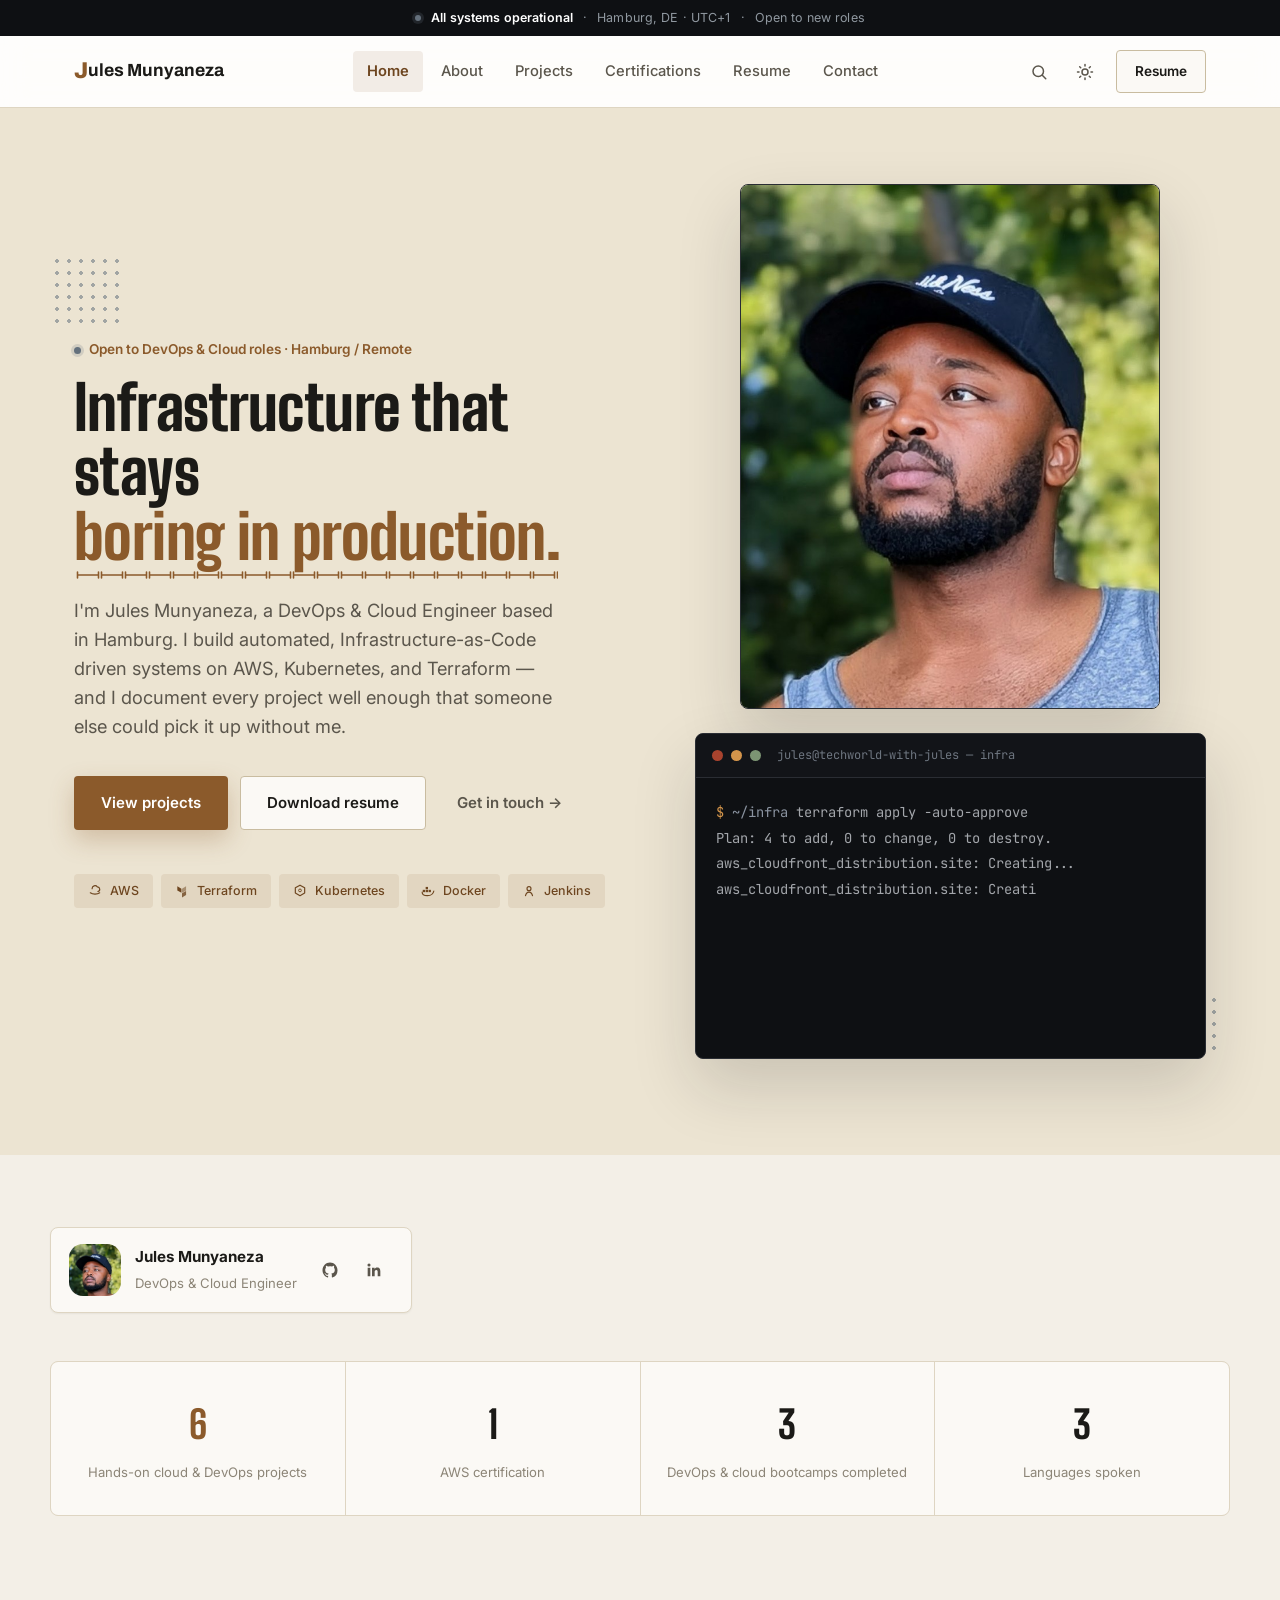
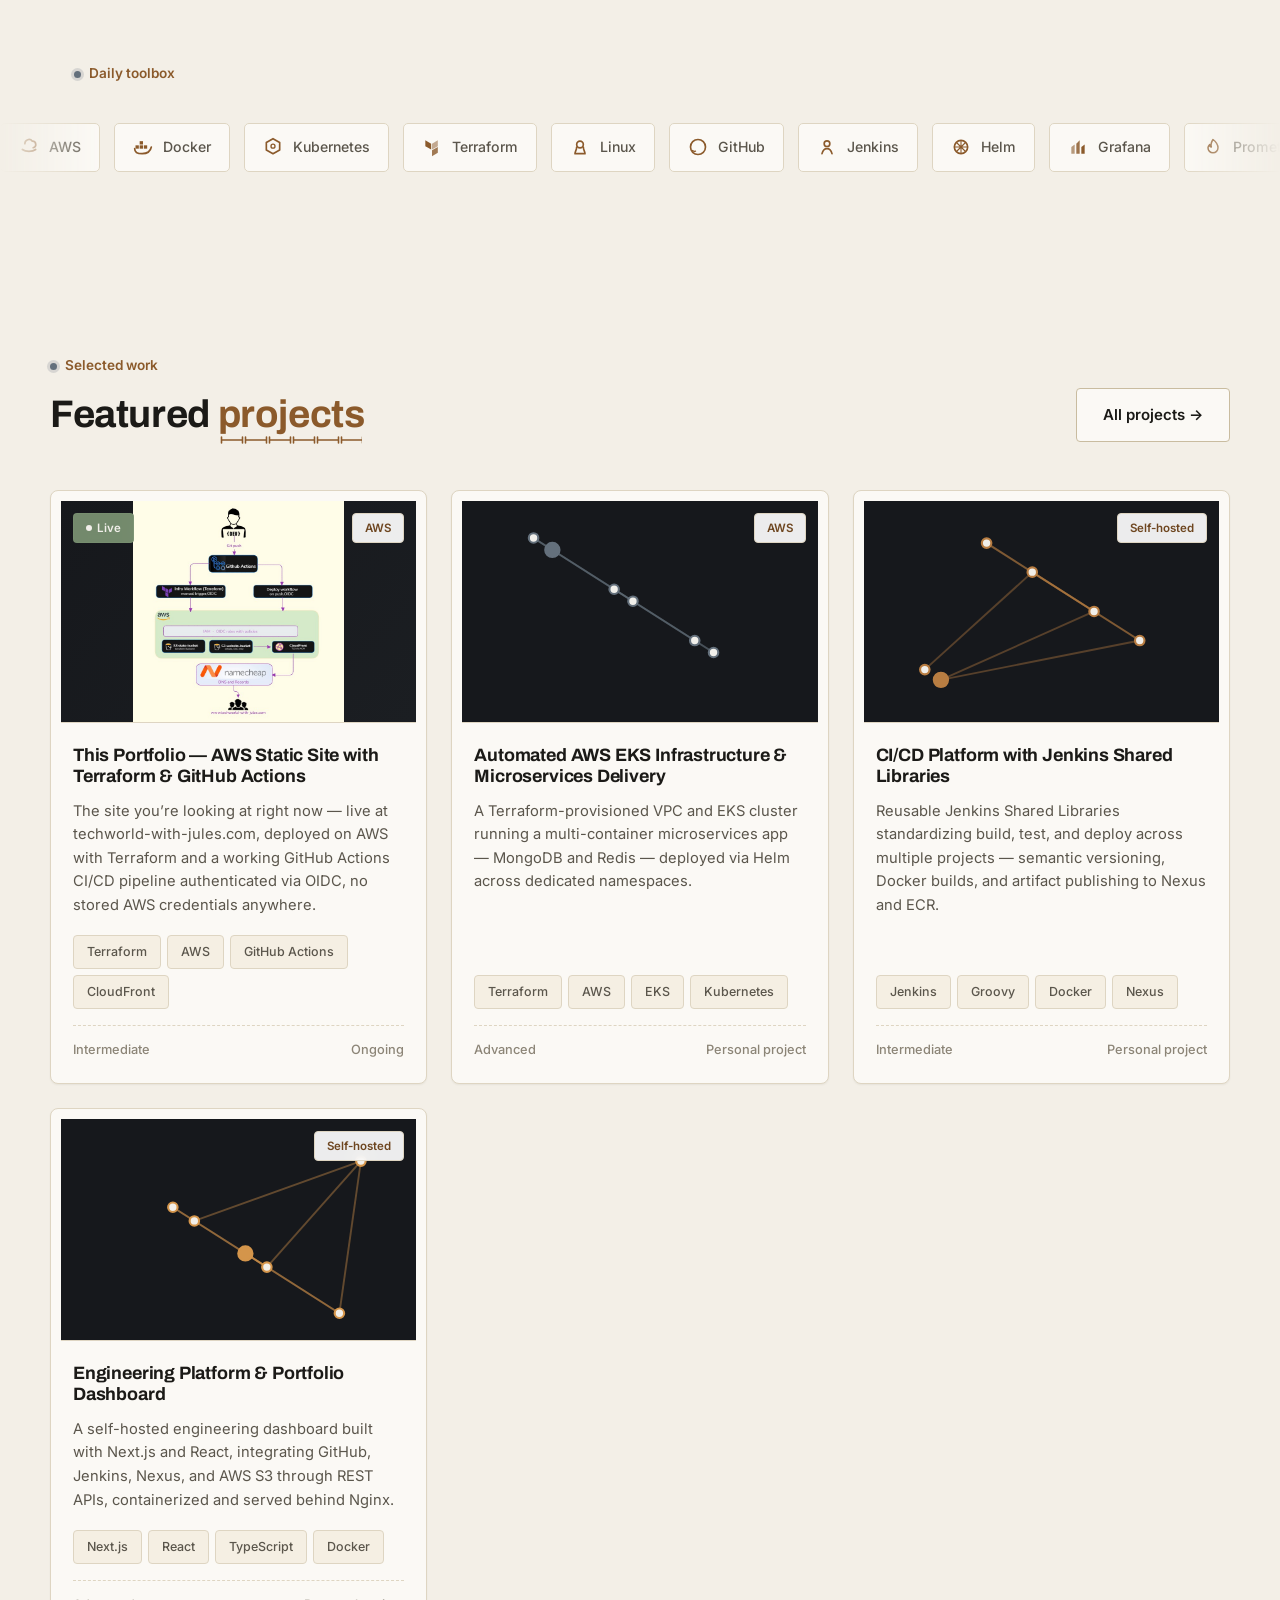
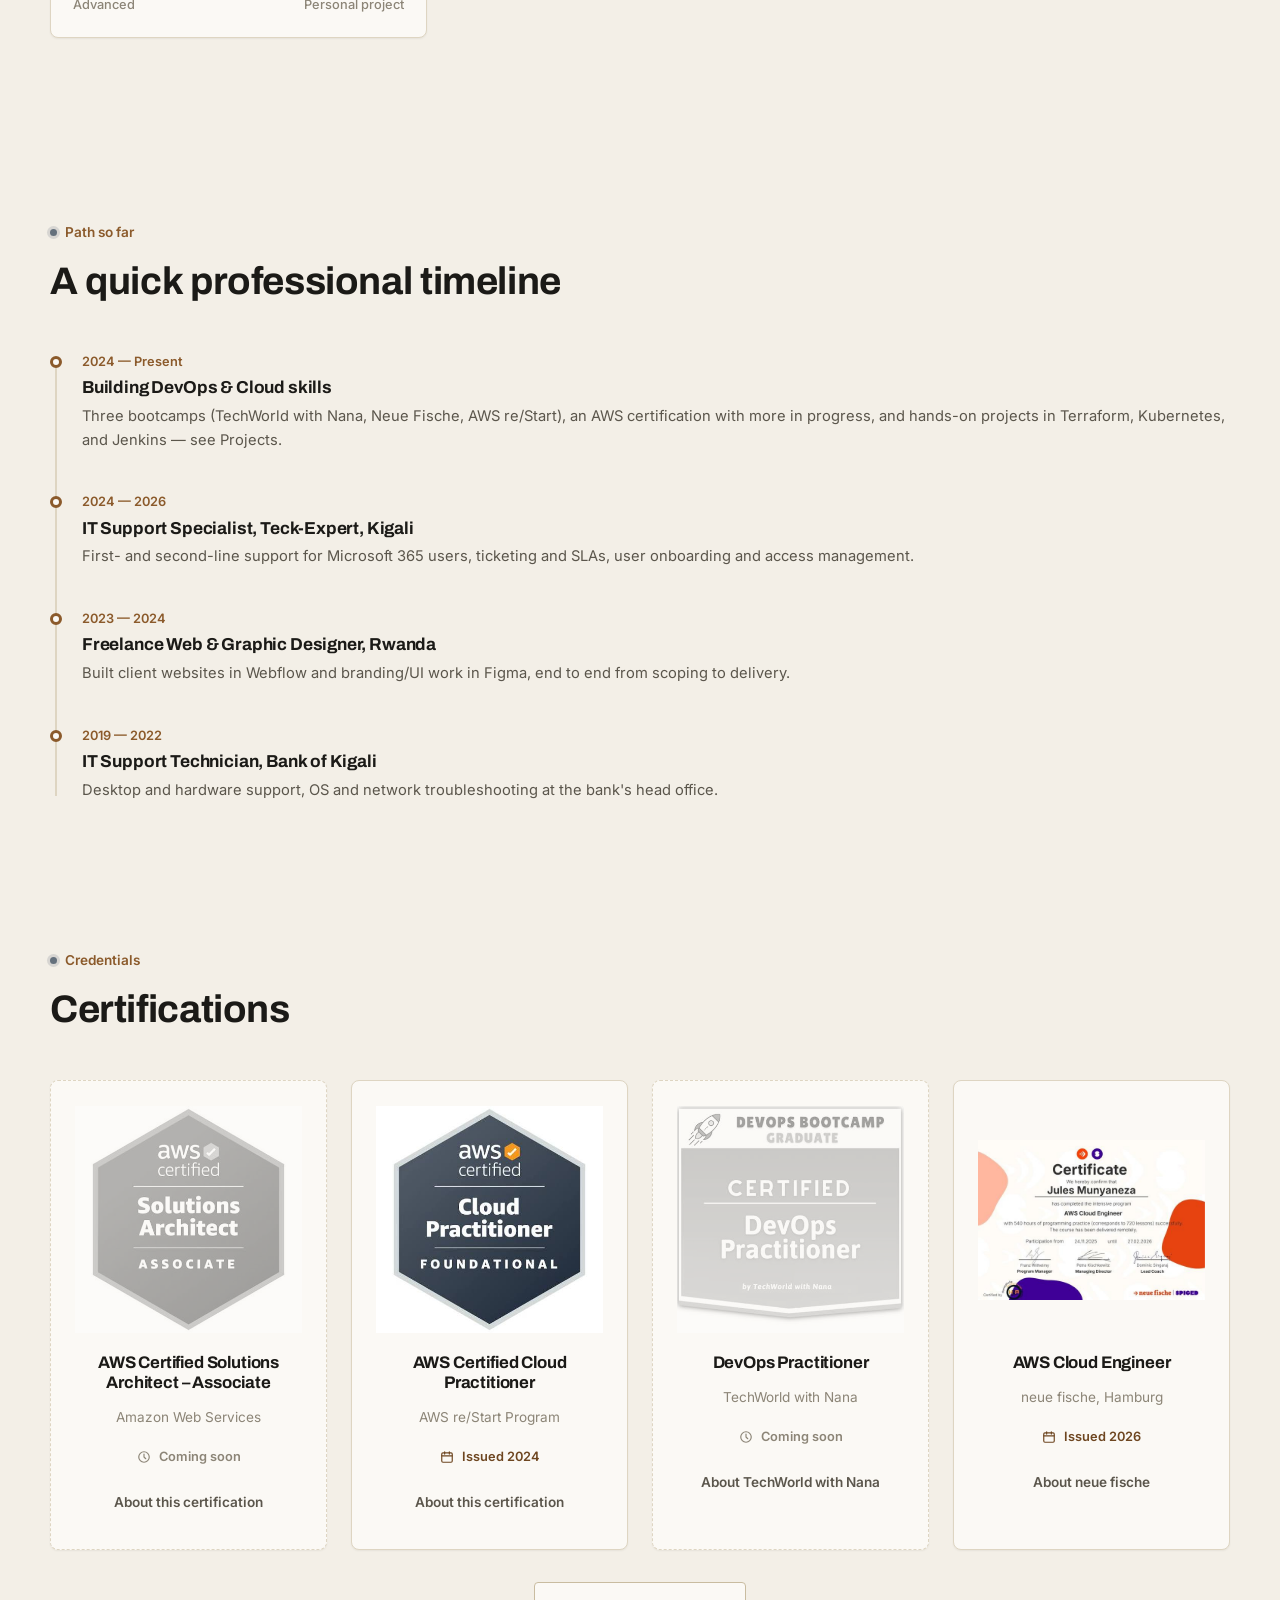
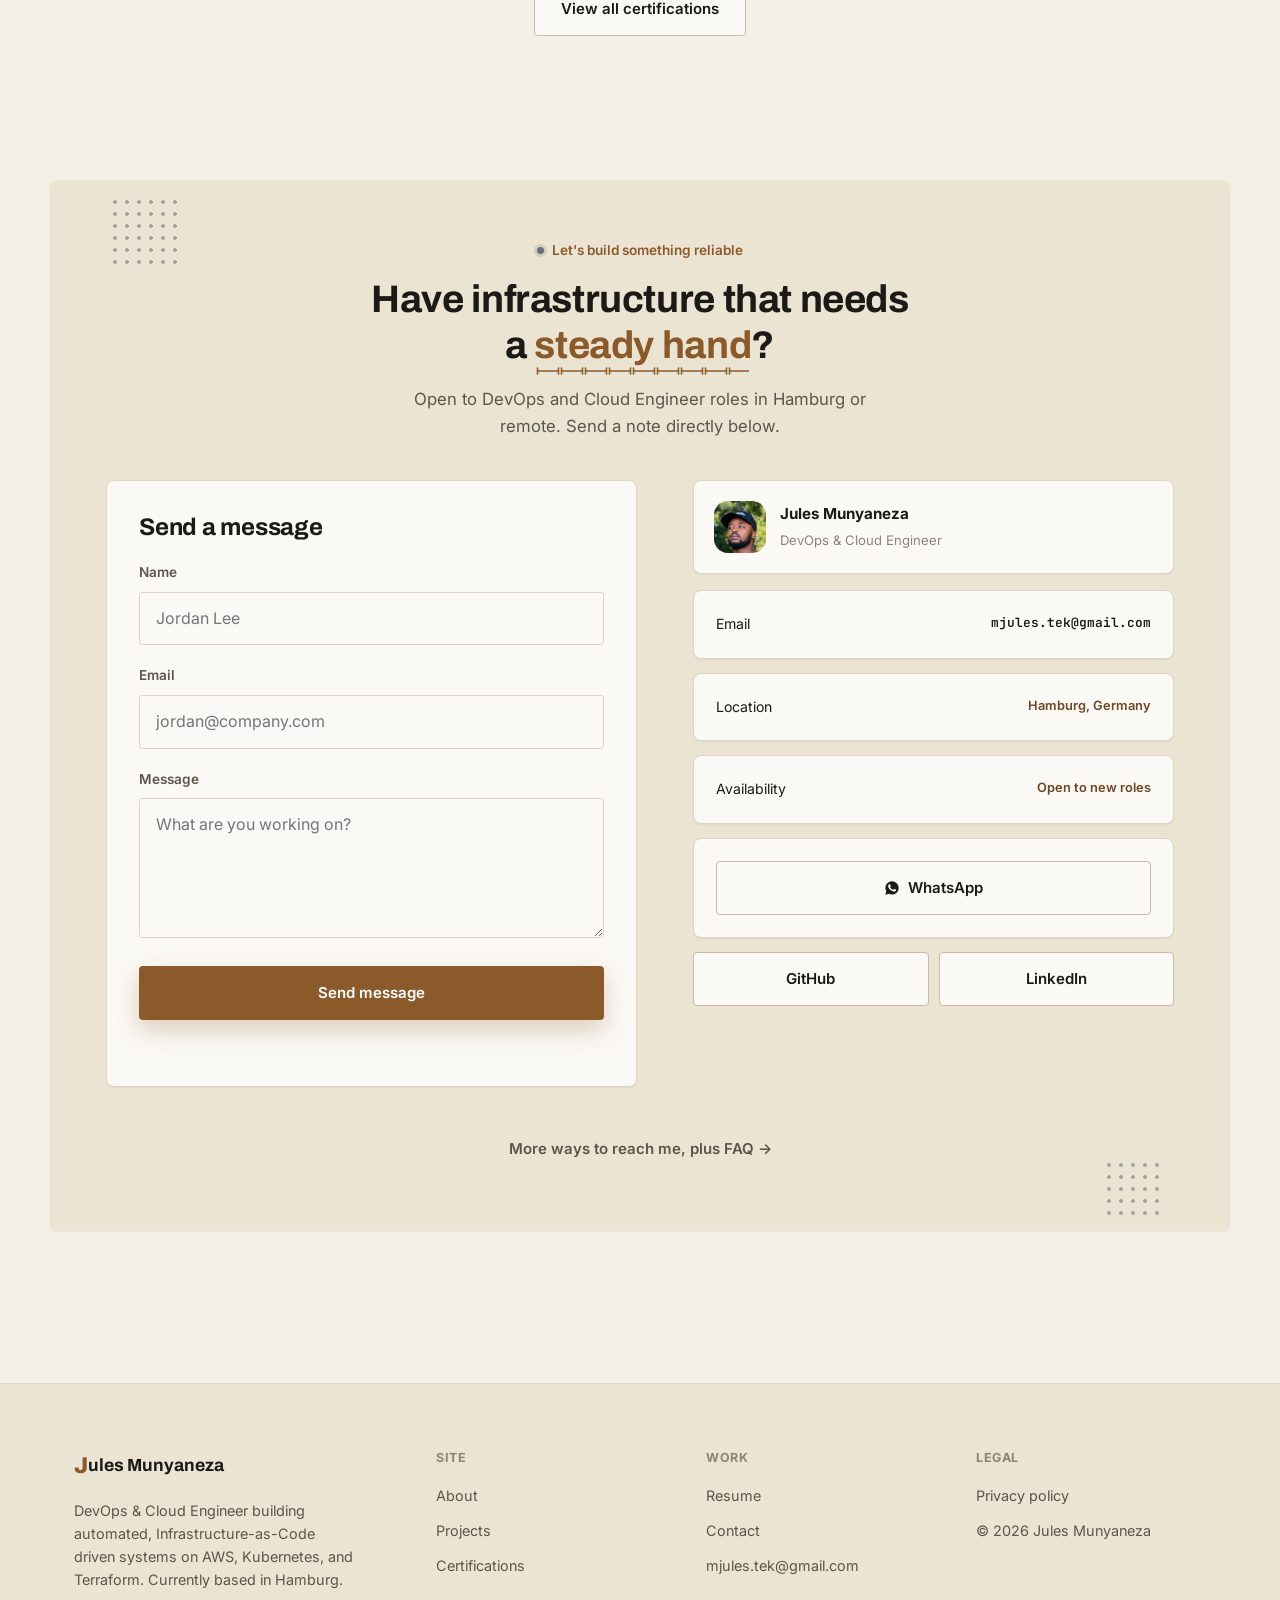
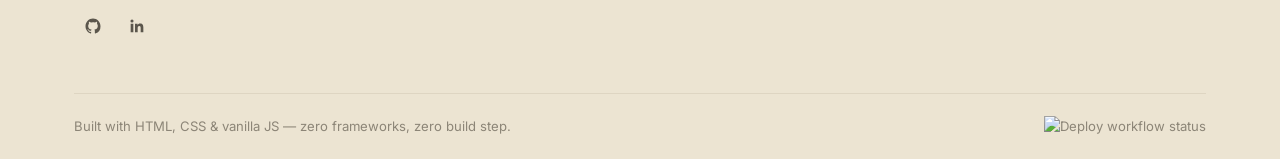
==== commit 03ca5286: "well corrected with actual diagrams" ====
--- a/public/index.html
+++ b/public/index.html
@@ -110,7 +110,7 @@
 
     <div class="stats-row reveal">
       <div class="stat-cell"><div class="stat-num"><span class="accent" data-count="6" data-suffix="">0</span></div><div class="stat-label">Hands-on cloud &amp; DevOps projects</div></div>
-      <div class="stat-cell"><div class="stat-num"><span data-count="2" data-suffix="">0</span></div><div class="stat-label">AWS certifications</div></div>
+      <div class="stat-cell"><div class="stat-num"><span data-count="1" data-suffix="">0</span></div><div class="stat-label">AWS certification</div></div>
       <div class="stat-cell"><div class="stat-num"><span data-count="3" data-suffix="">0</span></div><div class="stat-label">DevOps &amp; cloud bootcamps completed</div></div>
       <div class="stat-cell"><div class="stat-num"><span data-count="3" data-suffix="">0</span></div><div class="stat-label">Languages spoken</div></div>
     </div>
@@ -146,7 +146,7 @@
       <div class="timeline-item reveal">
         <div class="timeline-date">2024 — Present</div>
         <h4>Building DevOps &amp; Cloud skills</h4>
-        <p>Three bootcamps (TechWorld with Nana, Neue Fische, AWS re/Start), two AWS certifications, and hands-on projects in Terraform, Kubernetes, and Jenkins — see Projects.</p>
+        <p>Three bootcamps (TechWorld with Nana, Neue Fische, AWS re/Start), an AWS certification with more in progress, and hands-on projects in Terraform, Kubernetes, and Jenkins — see Projects.</p>
       </div>
       <div class="timeline-item reveal">
         <div class="timeline-date">2024 — 2026</div>
@@ -173,11 +173,11 @@
       <h2>Certifications</h2>
     </div>
     <div class="project-grid grid-cols-4">
-      <div class="card cert-card reveal">
+      <div class="card cert-card pending reveal">
         <img src="assets/images/certifications/aws-solutions-architect-associate.png" alt="AWS Certified Solutions Architect – Associate badge" class="cert-badge-img">
         <h4>AWS Certified Solutions Architect – Associate</h4>
         <span class="cert-issuer">Amazon Web Services</span>
-        <div class="cert-date-row"><svg viewBox="0 0 24 24" fill="none" stroke="currentColor" stroke-width="2" stroke-linecap="round" stroke-linejoin="round"><rect x="3" y="5" width="18" height="16" rx="2"/><path d="M16 3v4M8 3v4M3 10h18"/></svg><span>Issued 2025</span></div>
+        <div class="cert-date-row"><svg viewBox="0 0 24 24" fill="none" stroke="currentColor" stroke-width="2" stroke-linecap="round" stroke-linejoin="round"><circle cx="12" cy="12" r="9"/><path d="M12 7v5l3 3"/></svg><span>Coming soon</span></div>
         <a href="https://aws.amazon.com/certification/certified-solutions-architect-associate/" target="_blank" rel="noopener" class="btn btn-ghost btn-sm">About this certification</a>
       </div>
       <div class="card cert-card reveal">
@@ -187,11 +187,11 @@
         <div class="cert-date-row"><svg viewBox="0 0 24 24" fill="none" stroke="currentColor" stroke-width="2" stroke-linecap="round" stroke-linejoin="round"><rect x="3" y="5" width="18" height="16" rx="2"/><path d="M16 3v4M8 3v4M3 10h18"/></svg><span>Issued 2024</span></div>
         <a href="https://aws.amazon.com/certification/certified-cloud-practitioner/" target="_blank" rel="noopener" class="btn btn-ghost btn-sm">About this certification</a>
       </div>
-      <div class="card cert-card reveal">
+      <div class="card cert-card pending reveal">
         <img src="assets/images/certifications/devops-practitioner-techworld-nana.png" alt="DevOps Bootcamp Graduate badge, TechWorld with Nana" class="cert-badge-img">
         <h4>DevOps Practitioner</h4>
         <span class="cert-issuer">TechWorld with Nana</span>
-        <div class="cert-date-row"><svg viewBox="0 0 24 24" fill="none" stroke="currentColor" stroke-width="2" stroke-linecap="round" stroke-linejoin="round"><rect x="3" y="5" width="18" height="16" rx="2"/><path d="M16 3v4M8 3v4M3 10h18"/></svg><span>Issued 2024</span></div>
+        <div class="cert-date-row"><svg viewBox="0 0 24 24" fill="none" stroke="currentColor" stroke-width="2" stroke-linecap="round" stroke-linejoin="round"><circle cx="12" cy="12" r="9"/><path d="M12 7v5l3 3"/></svg><span>Coming soon</span></div>
         <a href="https://www.techworld-with-nana.com/" target="_blank" rel="noopener" class="btn btn-ghost btn-sm">About TechWorld with Nana</a>
       </div>
       <div class="card cert-card reveal">
--- a/public/assets/css/style.css
+++ b/public/assets/css/style.css
@@ -575,6 +575,28 @@
   font-weight: 600;
   color: var(--accent-dim);
 }
+.project-live-badge {
+  position: absolute;
+  top: 12px; left: 12px;
+  padding: 5px 12px;
+  border-radius: var(--radius-full);
+  background: rgba(124,148,115,0.92);
+  backdrop-filter: blur(6px);
+  border: 1px solid rgba(124,148,115,0.4);
+  font-size: 0.72rem;
+  font-weight: 600;
+  color: #F1EFEA;
+  display: flex;
+  align-items: center;
+  gap: 5px;
+}
+.project-live-badge::before {
+  content: "";
+  width: 6px; height: 6px;
+  border-radius: 50%;
+  background: #F1EFEA;
+}
+.badge.success { color: #3F5C39; border-color: transparent; background: rgba(124,148,115,0.18); }
 .project-body { padding: 22px; display: flex; flex-direction: column; gap: 12px; flex: 1; }
 .project-body h3 { font-size: 1.12rem; }
 .project-body h3 a:hover { color: var(--accent); }
@@ -916,6 +938,9 @@
    ============================================================ */
 .cert-card { padding: 24px; display: flex; flex-direction: column; gap: 14px; align-items: center; text-align: center; }
 .cert-badge-img { width: 100%; max-width: 230px; height: 230px; object-fit: contain; margin: 0 auto 4px; display: block; }
+.cert-card.pending { border-style: dashed; }
+.cert-card.pending .cert-badge-img { opacity: 0.4; filter: grayscale(1); }
+.cert-card.pending .cert-date-row { color: var(--text-tertiary); }
 .cert-icon { width: 46px; height: 46px; border-radius: 13px; background: linear-gradient(135deg, var(--accent), var(--accent-amber)); display: flex; align-items: center; justify-content: center; color: #ffffff; font-family: var(--font-heading); font-weight: 700; font-size: 0.85rem; }
 .cert-icon.amber { background: linear-gradient(135deg, var(--accent-amber), #4E5860); }
 .cert-card h4 { font-size: 1.05rem; }
